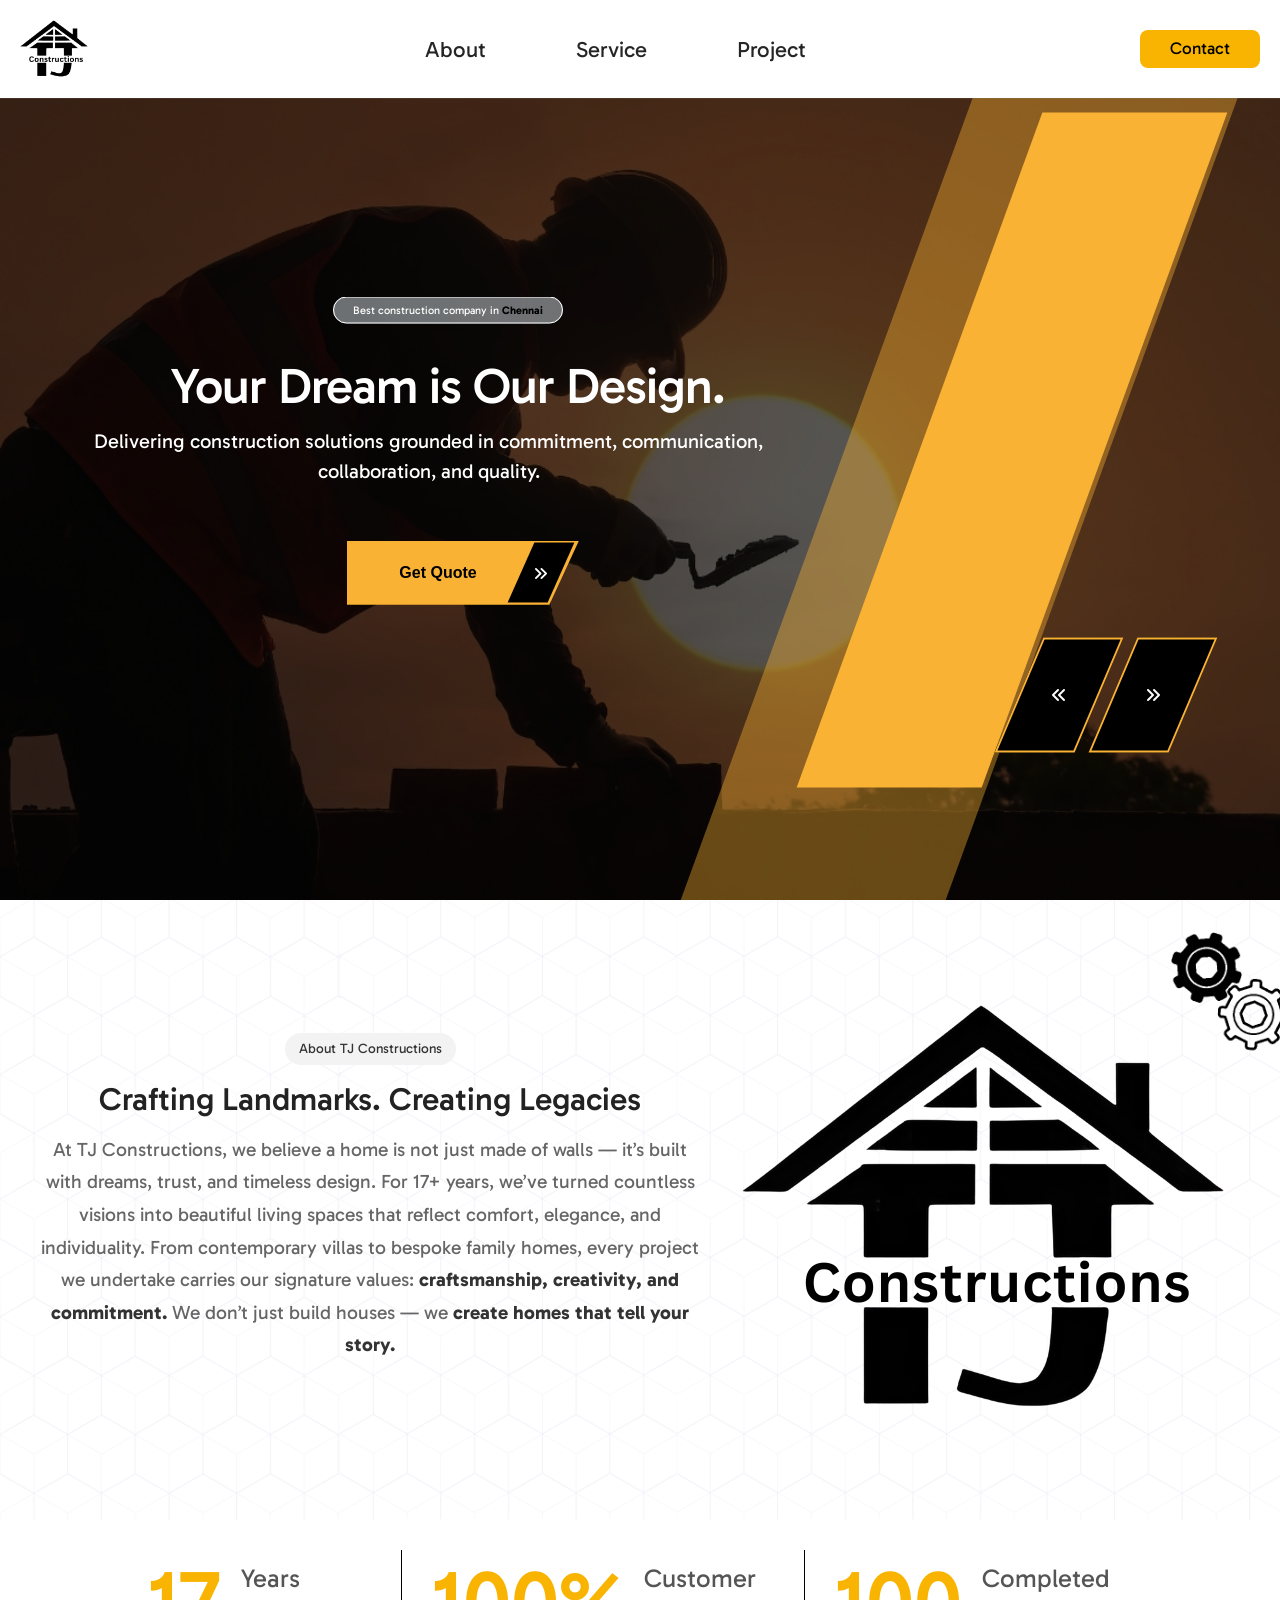
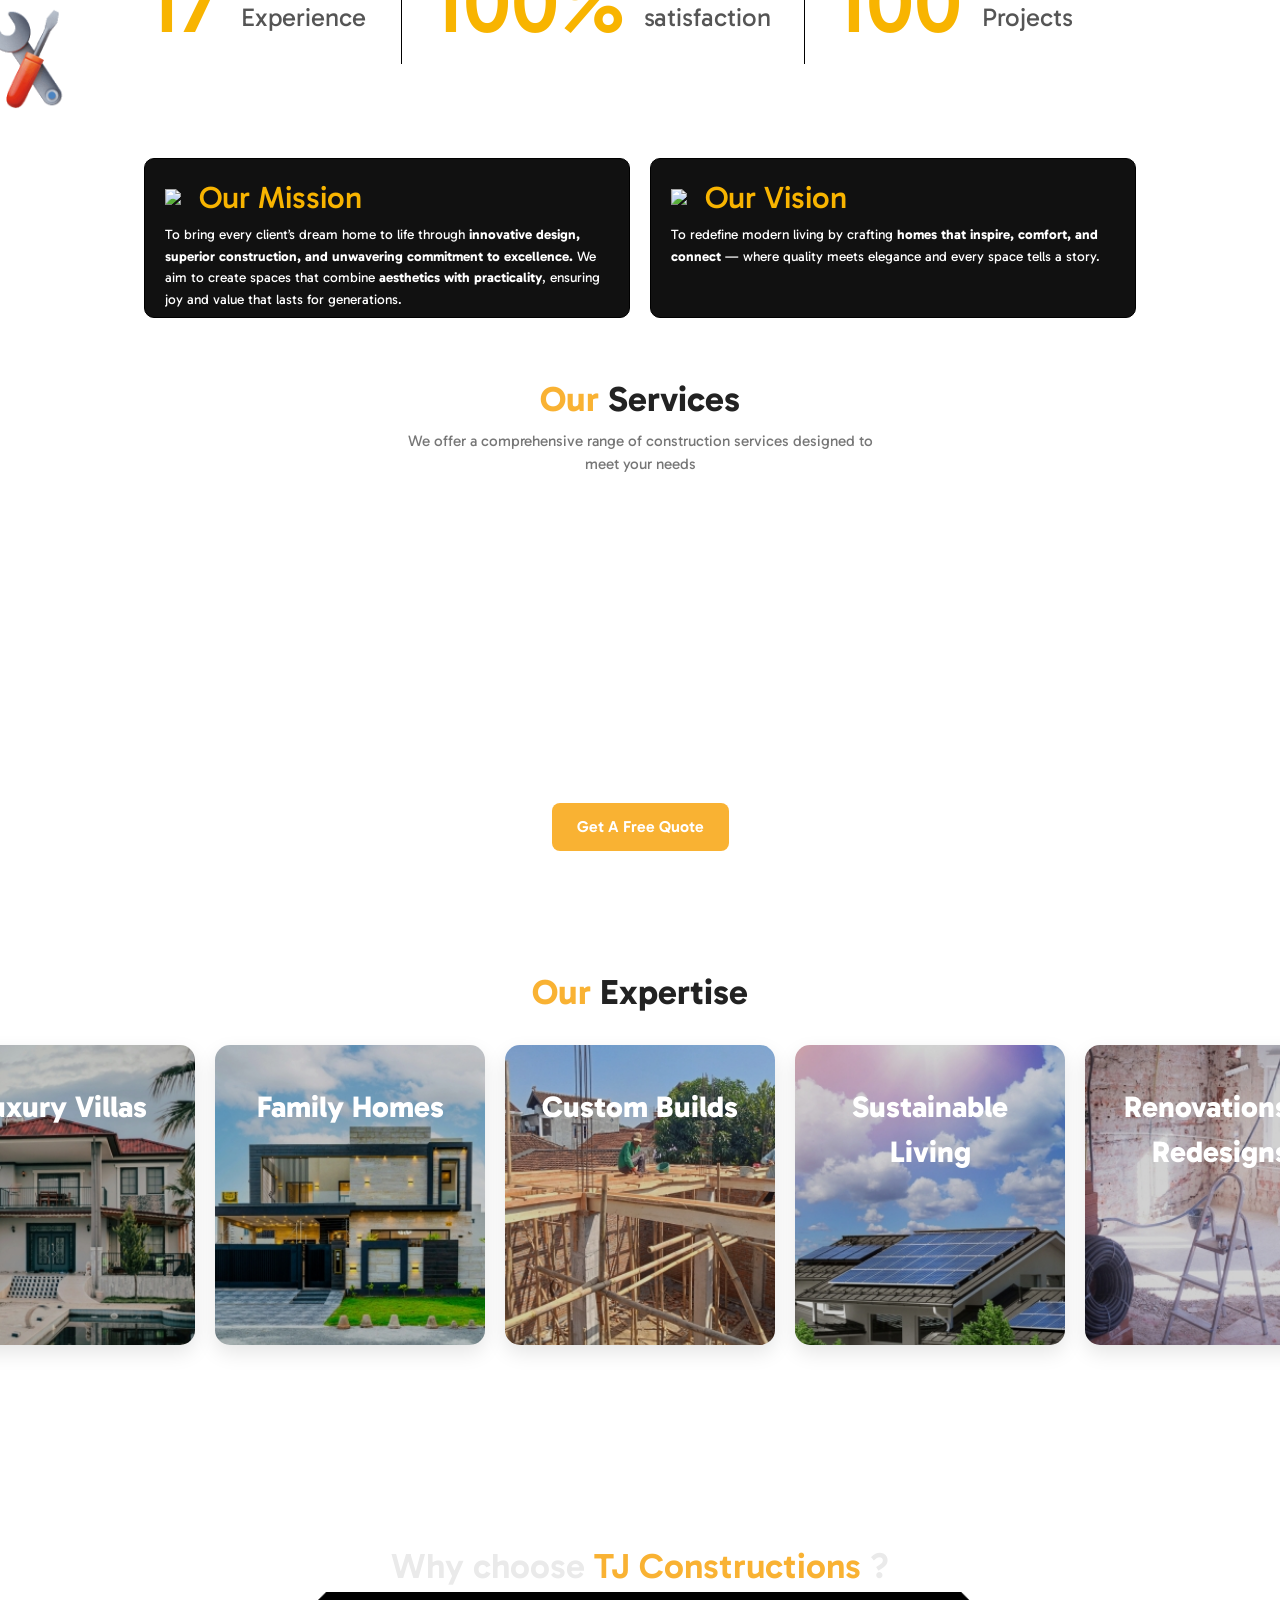
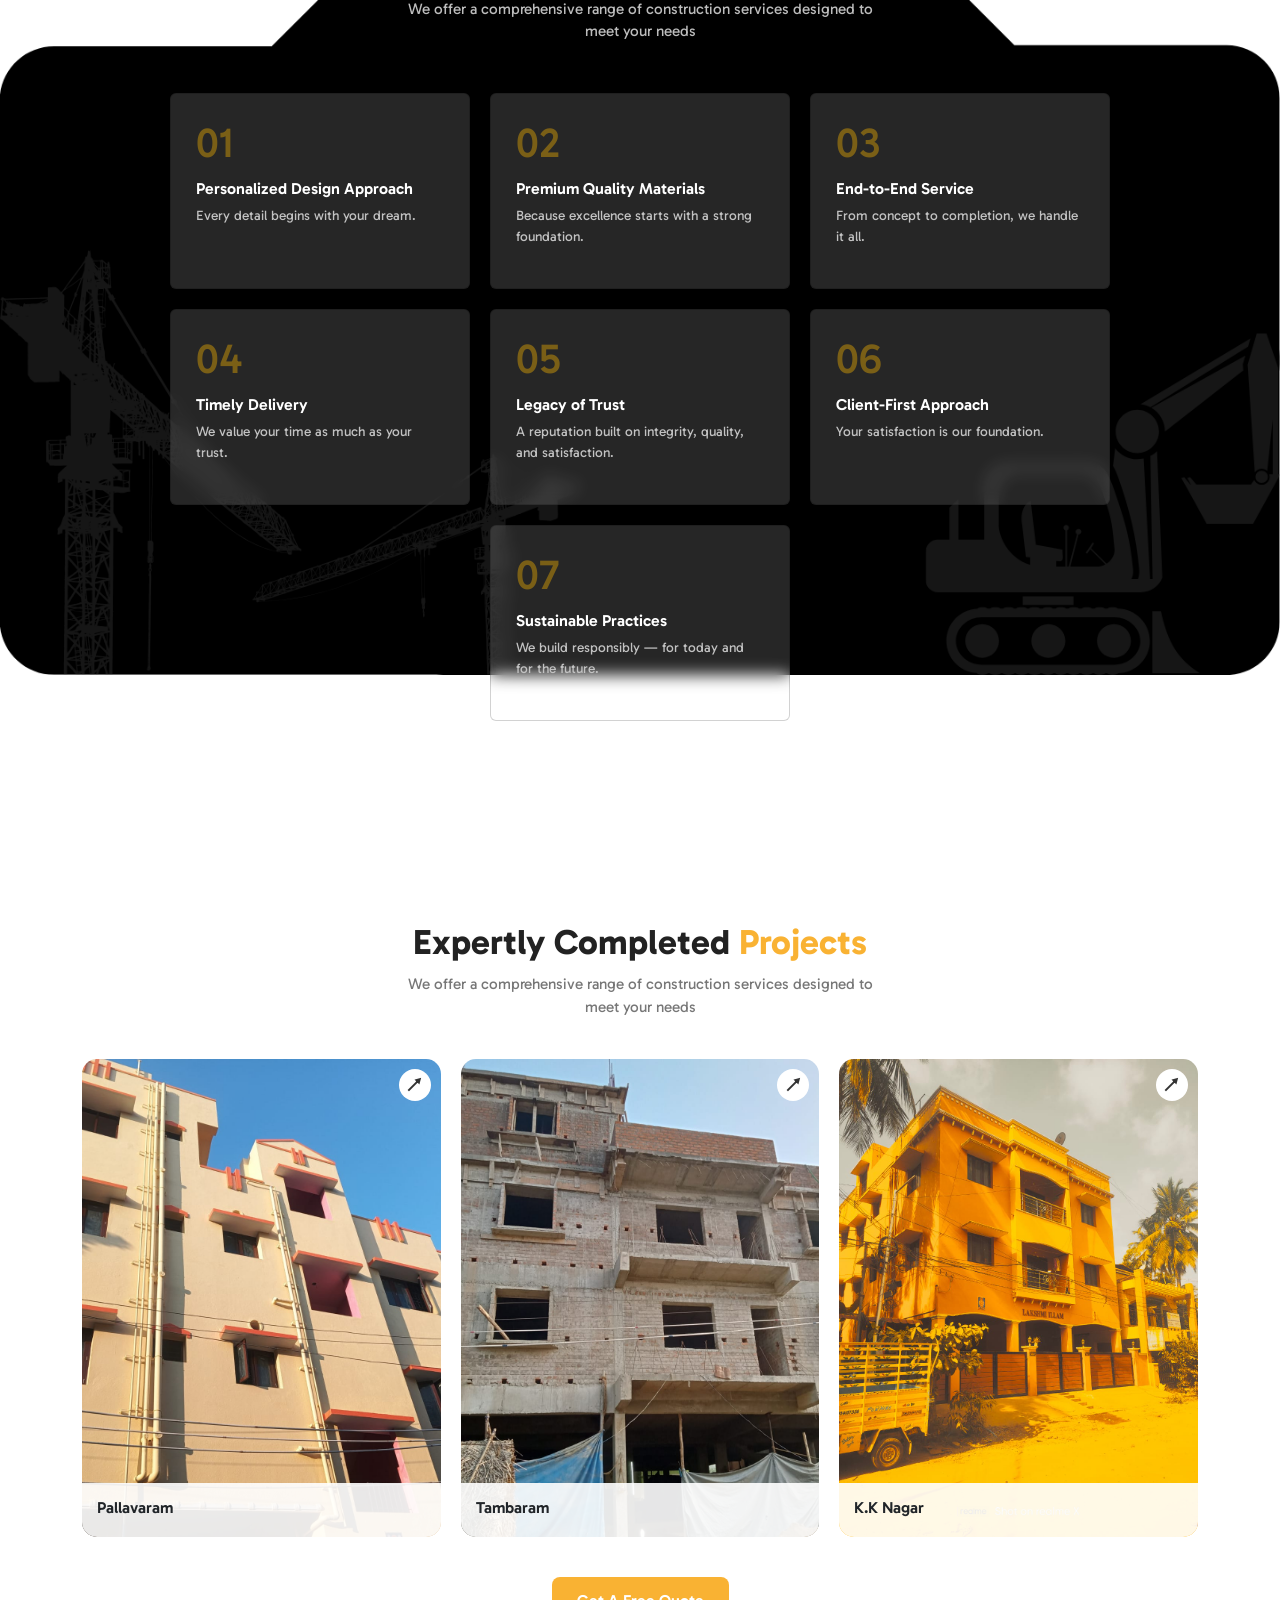
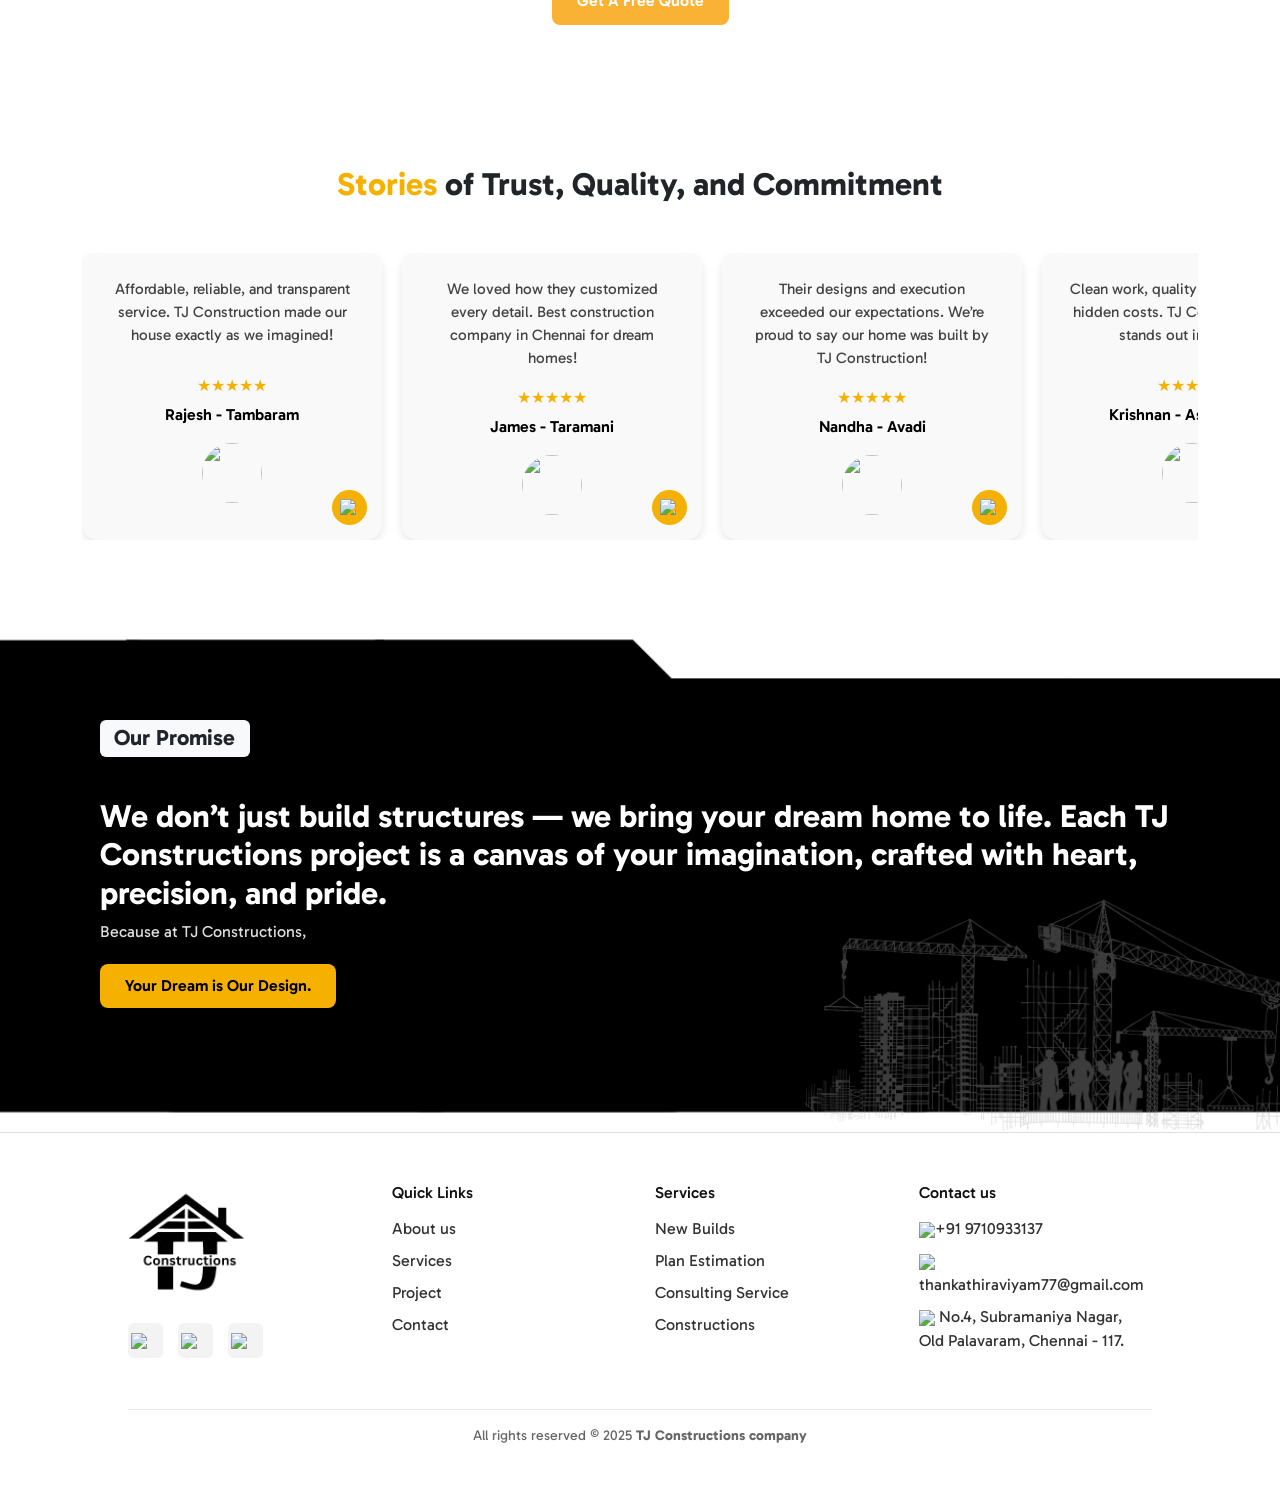
==== index.html @ e99a5098 "Update index.html" ====
<!DOCTYPE html>
<html lang="en">
<head>
    <meta charset="UTF-8">
    <meta name="viewport" content="width=device-width, initial-scale=1.0">
    <title>TJ Constructions</title>
    <!-- Local Stylesheet Linking -->
    <link rel="stylesheet" type="text/css" href="./Assets/style/index.css">
    <!-- google font cdn linking  -->
    <link rel="preconnect" href="https://fonts.googleapis.com">
    <link rel="preconnect" href="https://fonts.gstatic.com" crossorigin>
    <link href="https://fonts.googleapis.com/css2?family=Gabarito:wght@400..900&display=swap" rel="stylesheet">
    <!-- Bootstrap CDN Linking -->
    <link href="https://cdn.jsdelivr.net/npm/bootstrap@5.3.8/dist/css/bootstrap.min.css" rel="stylesheet" integrity="sha384-sRIl4kxILFvY47J16cr9ZwB07vP4J8+LH7qKQnuqkuIAvNWLzeN8tE5YBujZqJLB" crossorigin="anonymous">
    <!-- fav ico -->
    <link rel="apple-touch-icon" sizes="180x180" href="./Assets/Constructions.jpg">
    <link rel="icon" type="image/png" sizes="32x32" href="./Assets/Constructions.jpg">
    <link rel="icon" type="image/png" sizes="16x16" href="./Assets/Constructions.jpg">
    <link rel="manifest" href="site.webmanifest">
    <link href="https://unpkg.com/aos@2.3.1/dist/aos.css" rel="stylesheet">
    <!-- swiper js -->
<link rel="stylesheet" href="https://cdn.jsdelivr.net/npm/swiper@11/swiper-bundle.min.css">
  <link rel="stylesheet" href="https://cdnjs.cloudflare.com/ajax/libs/font-awesome/6.5.2/css/all.min.css">
  
  </head>
<body>
    <!-- header start -->
<nav class="navbar fixed-top mobile-navigation">
  <div class="container-fluid">
    <a class="navbar-brand" href="#"><img src="./Assets/Constructions.png" width="50px"></a>
    <button class="navbar-toggler" type="button" data-bs-toggle="offcanvas" data-bs-target="#offcanvasNavbar" aria-controls="offcanvasNavbar" aria-label="Toggle navigation">
      <span class="navbar-toggler-icon"></span>
    </button>
    <div class="offcanvas offcanvas-end" tabindex="-1" id="offcanvasNavbar" aria-labelledby="offcanvasNavbarLabel">
      <div class="offcanvas-header">
        <h5 class="offcanvas-title" id="offcanvasNavbarLabel">TJ Constructions</h5>
        <button type="button" class="btn-close" data-bs-dismiss="offcanvas" aria-label="Close"></button>
      </div>
      <div class="offcanvas-body">
        <ul class="navbar-nav justify-content-end flex-grow-1 pe-3">
          <li class="nav-item">
            <a class="nav-link active" aria-current="page" href="#">Home</a>
          </li>
          <li class="nav-item">
            <a class="nav-link" href="#about">About</a>
          </li>
          <li class="nav-item">
            <a class="nav-link" href="#service">Service</a>
          </li>
          <li class="nav-item">
            <a class="nav-link" href="#project">Project</a>
          </li>
          <li class="nav-item">
            <a class="nav-link" href="#contact">Contact</a>
          </li>
        </ul>
      </div>
    </div>
  </div>
</nav>

<!-- desktop navigation bar -->
<div class="desktop-navigation">
    <a href="#"><img src="./Assets/Constructions.png" width="70px"></a>
    <div class="subnav">
        <a href="#about">About</a>
        <a href="#service">Service</a>
        <a href="#project">Project</a>
    </div>
    <button class="con" onclick="window.location.href='#contact'">Contact</button>
</div>
    <!-- header end -->

    <!-- home section starts -->
     <!-- <section class="hero">
    <div class="hero-content">
      <p class="small-text">Best construction company in <strong>Chennai</strong></p>
      <h1>Your Dream is<br>Our <span class="typed" aria-live="polite">Design</span></h1>
      <p class="desc">
        Delivering construction solutions grounded in commitment, communication, collaboration, and quality.
      </p>

      <div class="btn-group">
        <a href="tel:+919710933137" class="btn primary">Free Quote</a>
        <a href="#service" class="btn secondary">Our Services</a>
      </div>
    </div>

    <div class="hero-image">
      <img src="./Assets/home.png" data-aos="fade-up" alt="Construction site" />
      <div class="rating">
        <p style="margin-bottom: 0;">⭐ Rating <strong>4.8</strong></p>
        <div class="avatars">
          <img src="https://img.icons8.com/?size=100&id=d7WxNEZSjR5O&format=png&color=000000" alt="User" />
          <img src="https://img.icons8.com/?size=100&id=d7WxNEZSjR5O&format=png&color=000000" alt="User" />
          <img src="https://img.icons8.com/?size=100&id=d7WxNEZSjR5O&format=png&color=000000" alt="User" />
        </div>
      </div>
    </div>
  </section> -->


  <!-- Second Home -->
   <section class="creative-parallax--slider" style="background: grey; min-height: 100vh;">
    <div class="creative-container">
        <div class="swiper swiper-container parallax-slider">
            <div class="swiper-wrapper">
                <!-- Slide 1 -->
                <div class="swiper-slide">
                    <div class="f-slider-layer">
                        <img src="./Assets/home5.jpg" alt="Builty Innovative &amp; Industrial Solutions" />
                        <div class="f-slider-one-data" style="text-align: center;">
                          <p class="small-text" style="font-size:11px; margin-bottom: 90px; padding: 6px 19px; background-color: rgba(240, 248, 255, 0.442); border: 1px solid white; border-radius: 25px; display: inline;">Best construction company in <strong>Chennai</strong></p>
                            <h1 style="text-align: center; margin-top: 30px;">Your Dream is Our Design.</h1>
                            <p>Delivering construction solutions grounded in commitment, communication, collaboration, and quality.</p>
                            <a class="slide-btn" href="">Get Quote<i class="fa-solid fa-angles-right"></i></a>
                        </div>
                    </div>
                </div>
                <!-- Slide 2 -->
                <div class="swiper-slide">
                    <div class="f-slider-layer">
                        <img src="./Assets/home3.jpg" alt="Create the Building You Want Here" />
                        <div class="f-slider-one-data">
                            <h1>From Blueprint to Reality</h1>
                            <p>End-to-end construction, renovation, and design services that bring your vision to life.</p>
                            <a class="slide-btn" href="">Get Quote<i class="fa-solid fa-angles-right"></i></a>
                        </div>
                    </div>
                </div>
                <!-- Slide 3 -->
                <div class="swiper-slide">
                    <div class="f-slider-layer">
                        <img src="./Assets/home2.jpg" alt="A Better Way To Build Your Dreams" />
                        <div class="f-slider-one-data">
                            <h1>A Better Way To Build Your Dreams</h1>
                            <p>Innovative designs, sustainable solutions, and construction excellence in every detail.</p>
                            <a class="slide-btn" href="">Get Quote<i class="fa-solid fa-angles-right"></i></a>
                        </div>
                    </div>
                </div>
            </div>
            <div class="swiper-nav">
                <button class="swiper-nav-prev" tabindex="0" aria-label="Previous slide"><i class="fa-solid fa-angles-left"></i></button>
                <button class="swiper-nav-next" tabindex="0" aria-label="Next slide"><i class="fa-solid fa-angles-right"></i></button>
            </div>
        </div>
    </div>
</section>


    <!-- about start -->
    <section class="about-section" id="about">
    <div class="about-container">

      <!-- Left Text Section -->
      <div class="about-left">
        <button class="about-btn" data-aos="fade-down">About TJ Constructions</button>
        <h2 data-aos="fade-up">Crafting Landmarks. Creating Legacies</h2>
        <p class="about-text" data-aos="fade-left">
          At TJ Constructions, we believe a home is not just made of walls — it’s built with dreams, trust, and timeless design.
For 17+ years, we’ve turned countless visions into beautiful living spaces that reflect comfort, elegance, and individuality.
From contemporary villas to bespoke family homes, every project we undertake carries our signature values: <strong>craftsmanship, creativity, and commitment.</strong>
We don’t just build houses — we <strong>create homes that tell your story.</strong>
        </p>
      </div>
      <div class="about-right">
        <img src="./Assets/Constructions.png">
      </div>
      <img src="./Assets/nut.gif" class="nut">
    </div>
  </section>

      <!-- <div class="abt-video"> -->

        <!-- <video src="./Assets/abt.mp4" muted loop autoplay> -->
      <!-- </div> -->

      <div class="stats" id="statsBox">
        <img src="./Assets/bold.gif" class="bolt">

    <div class="stat">
        <h2 id="exp">0</h2>
        <p>Years Experience</p>
    </div>
    <div class="stat" style="border-left: 1px solid black; padding-left: 30px;">
        <h2 id="succ">0%</h2>
        <p>Customer satisfaction</p>
    </div>
    <div class="stat" style="border-left: 1px solid black; padding-left: 30px;">
        <h2 id="proj">0</h2>
        <p>Completed Projects</p>
    </div>

</div>

      <div class="ours">
          <div class="mission" data-aos="fade-right">
          <!-- <h4 style="display: flex; align-items: center; gap: 4px;"><img src="https://img.icons8.com/?size=100&id=LZtGgAmh0n0e&format=png&color=000000" width="30px">Our Mission</h4> -->
          <h4 style="display: flex; align-items: center; gap: 4px;"><img src="https://img.icons8.com/?size=100&id=IN7yfpVTPRzI&format=png&color=ffffff" width="30px" style="opacity: 1;">Our Mission</h4>
          
          <p>
            To bring every client’s dream home to life through <strong>innovative design, superior construction, and unwavering commitment to excellence.</strong>
We aim to create spaces that combine <strong>aesthetics with practicality</strong>, ensuring joy and value that lasts for generations.
          </p>
        </div>

        <div class="vision" data-aos="fade-left">
          <!-- <h4 style="display: flex; align-items: center; gap: 4px;"><img src="https://img.icons8.com/?size=100&id=HNbq56FZXWmt&format=png&color=000000" width="30px">Our Vision</h4> -->
          <h4 style="display: flex; align-items: center; gap: 4px;"><img src="https://img.icons8.com/?size=100&id=vHtS0M2OcrhC&format=png&color=ffffff" width="30px" style="opacity: 1;">Our Vision</h4>
          <p>
            To redefine modern living by crafting <strong>homes that inspire, comfort, and connect</strong> — where quality meets elegance and every space tells a story.
          </p>
        </div>
      </div>

    <!-- service start -->
      <section class="services-section" id="service">
    <h2 class="section-title">
      <span>Our</span> Services
    </h2>
    <p class="section-subtitle">
      We offer a comprehensive range of construction services designed to meet your needs
    </p>

    <div class="scroll-wrapper">
      <div class="scroll-container">
        <!-- Card 1 -->
        <div class="service-card" data-aos="flip-left">
          <img src="./Assets/1.jpg" alt="New Builds" />
          <div class="card-info">Plan Estimation</div>
        </div>

        <!-- Card 2 -->
        <div class="service-card" data-aos="flip-left">
          <img src="./Assets/2.jpg" alt="Knockdown Rebuilds" />
          <div class="card-info">Construction of Residential</div>
        </div>

        <!-- Card 3 -->
        <div class="service-card" data-aos="flip-right">
          <img src="./Assets/3.jpg" alt="Custom Builds" />
          <div class="card-info">Consulting Service</div>
        </div>

        <!-- Card 4 -->
        <div class="service-card" data-aos="flip-right">
          <img src="./Assets/4.jpg" alt="Project Management" />
          <div class="card-info">Commercial & Industrial Plots</div>
        </div>

        <!-- Card 5 -->
        <div class="service-card" data-aos="flip-right">
          <img src="./Assets/redesign.jpg" alt="Project Management" />
          <div class="card-info">Renovations & Redesigns</div>
        </div>


      </div>
    </div>

    <div class="quote-btn-container">
      <a href="tel:+919710933137" class="quote-btn">Get A Free Quote</a>
    </div>
  </section>

      <!-- service start -->
      <section class="services-section" id="service">
    <h2 class="section-title">
      <span>Our</span> Expertise
    </h2><br>

    <div class="scroll-wrapper">
      <div class="scroll-container">
        <!-- Card 1 -->
        <div class="service-card ex1" data-aos="zoom-in">
          <!-- <img src="./Assets/1.jpg" alt="New Builds" /> -->
          <div class="expert">Luxury Villas</div>
          <p class="ex-p1">Crafted for those who seek sophistication, space, and exclusivity.</p>
        </div>

        <!-- Card 2 -->
        <div class="service-card ex2" data-aos="zoom-in">
          <!-- <img src="./Assets/2.jpg" alt="Knockdown Rebuilds" /> -->
          <div class="expert">Family Homes</div>
          <p class="ex-p2">Designed with heart, ensuring comfort, functionality, and elegance.</p>
        </div>

        <!-- Card 3 -->
        <div class="service-card ex3" data-aos="zoom-in">
          <!-- <img src="./Assets/3.jpg" alt="Custom Builds" /> -->
          <div class="expert">Custom Builds</div>
          <p class="ex-p3">From vision boards to final handover, every inch reflects your taste.</p>
        </div>

        <!-- Card 4 -->
        <div class="service-card ex4" data-aos="zoom-in">
          <!-- <img src="./Assets/4.jpg" alt="Project Management" /> -->
          <div class="expert">Sustainable Living</div>
          <p class="ex-p4">Smart, energy-efficient designs that care for the planet and your comfort.</p>
        </div>

        <!-- Card 5 -->
        <div class="service-card ex5" data-aos="zoom-in">
          <!-- <img src="./Assets/4.jpg" alt="Project Management" /> -->
          <div class="expert">Renovations & Redesigns</div>
           <p class="ex-p5">Breathing new life into the spaces you cherish.</p>
        </div>

      </div>
    </div>

  </section>


    <!-- Why Choose us -->
    <section class="why-choose">
    <div class="overlay">
      <h2>Why choose <span>TJ Constructions</span> ?</h2>
      <p class="subtitle">
        We offer a comprehensive range of construction services designed to meet your needs
      </p>

      <div class="cards">
        <div class="card" data-aos="zoom-out">
          <h3 class="number">01</h3>
          <h4>Personalized Design Approach </h4>
          <p>Every detail begins with your dream.</p>
        </div>

        <div class="card" data-aos="zoom-out">
          <h3 class="number">02</h3>
          <h4>Premium Quality Materials </h4>
          <p>Because excellence starts with a strong foundation.</p>
        </div>

        <div class="card" data-aos="zoom-out">
          <h3 class="number">03</h3>
          <h4>End-to-End Service</h4>
          <p>From concept to completion, we handle it all.</p>
        </div>

        <div class="card" data-aos="zoom-out">
          <h3 class="number">04</h3>
          <h4>Timely Delivery</h4>
          <p>We value your time as much as your trust.</p>
        </div>

                <div class="card" data-aos="zoom-out">
          <h3 class="number">05</h3>
          <h4>Legacy of Trust</h4>
          <p>A reputation built on integrity, quality, and satisfaction.</p>
        </div>

                <div class="card" data-aos="zoom-out">
          <h3 class="number">06</h3>
          <h4>Client-First Approach</h4>
          <p>Your satisfaction is our foundation.</p>
        </div>

                <div class="card" data-aos="zoom-out">
          <h3 class="number">07</h3>
          <h4>Sustainable Practices</h4>
          <p>We build responsibly — for today and for the future.</p>
        </div>
      </div>


    </div>
  </section>


    <!-- Worked Projects -->
    <section class="projects-section" id="project">
    <div class="container">
      <h2 class="section-title">
        Expertly Completed <span>Projects</span>
      </h2>
      <p class="section-subtitle">
        We offer a comprehensive range of construction services designed to meet your needs
      </p>

      <div class="projects-grid">
        <!-- Card 1 -->
        <div class="project-card" data-aos="zoom-out-right">
          <img src="./Assets/p1.jpeg" alt="Project 1" />
          <div class="project-info">
            <h3>Pallavaram</h3>
          </div>
          <div class="open-icon">↗</div>
        </div>

        <!-- Card 1 -->
        <div class="project-card" data-aos="zoom-out">
          <img src="./Assets/p2.jpeg" alt="Project 1" />
          <div class="project-info">
            <h3>Tambaram</h3>
          </div>
          <div class="open-icon">↗</div>
        </div>

        <!-- Card 1 -->
        <div class="project-card" data-aos="zoom-out-left">
          <img src="./Assets/p3.jpeg" alt="Project 1" />
          <div class="project-info">
            <h3>K.K Nagar</h3>
          </div>
          <div class="open-icon">↗</div>
        </div>        

      </div>

      <div class="quote-btn-container">
        <a href="tel:+919710933137" class="quote-btn">Get A Free Quote</a>
      </div>
    </div>
  </section>

    <!-- testimonial start -->
     <section class="testimonial-section container">
  <h2><span>Stories</span> of Trust, Quality, and Commitment</h2>

  <div class="slider">
    <div class="slide-track">
      
      <!-- Repeat cards (at least double for smooth scroll loop) -->
      <div class="testimonial-card position-relative">
        <p>Affordable, reliable, and transparent service.
TJ Construction made our house exactly as we imagined!</p>
        <div class="stars">★★★★★</div>
        <div class="author">Rajesh - Tambaram</div>
        <img src="https://img.icons8.com/?size=100&id=d7WxNEZSjR5O&format=png&color=000000" class="testimonial-img mt-3" alt="">
        <div class="play-btn"><img src="https://img.icons8.com/?size=100&id=jsQadwqj7AbO&format=png&color=000000" width="20px"></div>
      </div>

      <div class="testimonial-card position-relative">
        <p>We loved how they customized every detail.
Best construction company in Chennai for dream homes!</p>
        <div class="stars">★★★★★</div>
        <div class="author">James - Taramani</div>
        <img src="https://img.icons8.com/?size=100&id=d7WxNEZSjR5O&format=png&color=000000" class="testimonial-img mt-3" alt="">
        <div class="play-btn"><img src="https://img.icons8.com/?size=100&id=jsQadwqj7AbO&format=png&color=000000" width="20px"></div>
      </div>

      <div class="testimonial-card position-relative">
        <p>Their designs and execution exceeded our expectations.
We’re proud to say our home was built by TJ Construction!</p>
        <div class="stars">★★★★★</div>
        <div class="author">Nandha - Avadi</div>
        <img src="https://img.icons8.com/?size=100&id=d7WxNEZSjR5O&format=png&color=000000" class="testimonial-img mt-3" alt="">
        <div class="play-btn"><img src="https://img.icons8.com/?size=100&id=jsQadwqj7AbO&format=png&color=000000" width="20px"></div>
      </div>

      <div class="testimonial-card position-relative">
        <p>Clean work, quality materials, and no hidden costs.
TJ Construction really stands out in Chennai!</p>
        <div class="stars">★★★★★</div>
        <div class="author">Krishnan - Ashok Nagar</div>
        <img src="https://img.icons8.com/?size=100&id=d7WxNEZSjR5O&format=png&color=000000" class="testimonial-img mt-3" alt="">
        <div class="play-btn"><img src="https://img.icons8.com/?size=100&id=jsQadwqj7AbO&format=png&color=000000" width="20px"></div>
      </div>

      <div class="testimonial-card position-relative">
        <p>Site visit panrapo daily update kuduthanga.
Construction process full clear ah explain pannanga! Thanks TJ Construction</p>
        <div class="stars">★★★★★</div>
        <div class="author">Victoria - Pallavaram</div>
        <img src="https://img.icons8.com/?size=100&id=d7WxNEZSjR5O&format=png&color=000000" class="testimonial-img mt-3" alt="">
        <div class="play-btn"><img src="https://img.icons8.com/?size=100&id=jsQadwqj7AbO&format=png&color=000000" width="20px"></div>
      </div>

      <!-- Duplicate for infinite effect -->
      <div class="testimonial-card position-relative">
        <p>Super ah work pannanga TJ Construction team.
En dream home reality aagiduchu – thanks a lot!</p>
        <div class="stars">★★★★★</div>
        <div class="author">Annamalai - K.K Nagar</div>
        <img src="https://img.icons8.com/?size=100&id=d7WxNEZSjR5O&format=png&color=000000" class="testimonial-img mt-3" alt="">
        <div class="play-btn"><img src="https://img.icons8.com/?size=100&id=jsQadwqj7AbO&format=png&color=000000" width="20px"></div>
      </div>

      <div class="testimonial-card position-relative">
        <p>TJ Construction built our dream home perfectly on time.
Their quality and professionalism are truly impressive!</p>
        <div class="stars">★★★★★</div>
        <div class="author">Aship - T.Nagar</div>
        <img src="https://img.icons8.com/?size=100&id=d7WxNEZSjR5O&format=png&color=000000" class="testimonial-img mt-3" alt="">
        <div class="play-btn"><img src="https://img.icons8.com/?size=100&id=jsQadwqj7AbO&format=png&color=000000" width="20px"></div>
      </div>

    </div>
  </div>
</section>

    <!-- faq start -->
     <section class="faq-section rounded-4">
  <div class="row faq-content align-items-center">
    <div class="col-lg-12 mb-4">
      <div class="faq-title">
        <span class="badge bg-light text-dark mb-2" style="font-size:22px; margin-bottom:40px !important;">Our Promise</span>
        <h2>We don’t just build structures —
we bring your dream home to life.
Each TJ Constructions project is a canvas of your imagination,
crafted with heart, precision, and pride.
</h2>
<p>Because at TJ Constructions,</p>
        <button class="btn-yellow mt-1" onclick="window.location.href='tel:+919710933137'">Your Dream is Our Design.</button>
      </div>
    </div>
  </div>
</section>

    <!-- footer start -->
    <footer id="contact">
  <div class="footer-container">

    <div class="footer-section">
      <div class="footer-logo"><img src="./Assets/Constructions.png" width="120px"></div>
      <div class="social-icons">
        <a href="https://wa.me/+919710933137"><img src="https://img.icons8.com/?size=100&id=mUZNnRQfuU6L&format=png&color=000000" width="30px"></a>
        <a href="mailto:thankathiraviyam77@gmail.com"><img src="https://img.icons8.com/?size=100&id=63&format=png&color=000000" width="30px"></a>
        <a href="tel:+919710933137"><img src="https://img.icons8.com/?size=100&id=FWYMZlD4gLUg&format=png&color=000000" width="30px"></a>
      </div>
    </div>

    <div class="footer-section">
      <h4>Quick Links</h4>
      <ul>
        <li><a href="#about">About us</a></li>
        <li><a href="#service">Services</a></li>
        <li><a href="#project">Project</a></li>
        <li><a href="#contact">Contact</a></li>
      </ul>
    </div>

    <div class="footer-section">
      <h4>Services</h4>
      <ul>
        <li><a href="#">New Builds</a></li>
        <li><a href="#">Plan Estimation</a></li>
        <li><a href="#">Consulting Service</a></li>
        <li><a href="#">Constructions</a></li>
      </ul>
    </div>

    <div class="footer-section">
      <h4>Contact us</h4>
      <ul>
        <li><a href="tel:+919710933137"><img src="https://img.icons8.com/?size=100&id=85059&format=png&color=000000" width="20px">+91 9710933137</a></li>
        <li><a href="mailto:thankathiraviyam77@gmail.com"><img src="https://img.icons8.com/?size=100&id=hf35HOxizD5q&format=png&color=000000" width="20px"> thankathiraviyam77@gmail.com</a></li>
        <li><img src="https://img.icons8.com/?size=100&id=l1hqS5ECiDBm&format=png&color=000000" width="20px"> No.4, Subramaniya Nagar,<br>Old Palavaram, Chennai - 117.</li>
      </ul>
    </div>
  </div>

  <div class="footer-bottom">
    All rights reserved © 2025 <strong>TJ Constructions company</strong>
  </div>
</footer>
    <!-- footer end -->
</body>
    <!-- script cdn bootstrap linking -->
    <script src="https://cdn.jsdelivr.net/npm/bootstrap@5.3.8/dist/js/bootstrap.bundle.min.js" integrity="sha384-FKyoEForCGlyvwx9Hj09JcYn3nv7wiPVlz7YYwJrWVcXK/BmnVDxM+D2scQbITxI" crossorigin="anonymous"></script>
  <script>
document.addEventListener("DOMContentLoaded", function () {
  const navLinks = document.querySelectorAll(".offcanvas a.nav-link");
  const offcanvas = document.querySelector(".offcanvas");

  navLinks.forEach(link => {
    link.addEventListener("click", () => {
      const offcanvasInstance = bootstrap.Offcanvas.getInstance(offcanvas);
      offcanvasInstance.hide(); // close the menu when any link is clicked
    });
  });
});
</script>

<script>
/*
  Simple type-and-delete loop.
  - words: array of words to cycle
  - typeSpeed: ms per character typing
  - deleteSpeed: ms per character deleting
  - pauseAfterType: pause when word fully typed
  - pauseAfterDelete: short pause after deleting
*/
(function(){
  const el = document.querySelector('.typed');
  if(!el) return;

  const words = ['Design', 'Creation', 'Passion'];
  const typeSpeed = 280;     // ms per character (typing)
  const deleteSpeed = 45;   // ms per character (deleting)
  const pauseAfterType = 2200; // ms hold when fully typed
  const pauseAfterDelete = 300; // ms hold after delete

  // If user prefers reduced motion, just show first word and exit
  const reduced = window.matchMedia && window.matchMedia('(prefers-reduced-motion: reduce)').matches;
  if(reduced){
    el.textContent = words[0];
    return;
  }

  let wordIndex = 0;
  let charIndex = 0;
  let deleting = false;

  function tick(){
    const current = words[wordIndex];
    if(!deleting){
      // typing
      charIndex++;
      el.textContent = current.slice(0, charIndex);
      el.classList.add('fade-in');
      if(charIndex >= current.length){
        // finished typing
        setTimeout(()=> { deleting = true; tick(); }, pauseAfterType);
        return;
      }
      setTimeout(tick, typeSpeed);
    } else {
      // deleting
      charIndex--;
      el.textContent = current.slice(0, charIndex);
      if(charIndex <= 0){
        // move to next word
        deleting = false;
        wordIndex = (wordIndex + 1) % words.length;
        setTimeout(tick, pauseAfterDelete);
        return;
      }
      setTimeout(tick, deleteSpeed);
    }
  }

  // small optimization: ensure fade-in class removed after animation
  el.addEventListener('animationend', ()=> el.classList.remove('fade-in'));

  // start with the first word typed out (or start typing from 0 — here we'll start from 0)
  el.textContent = '';
  tick();
})();
</script>

<script src="https://unpkg.com/aos@2.3.1/dist/aos.js"></script>
<script>
  AOS.init();
</script>

<script>
    const stats = [
        { id: "exp", end: 17, suffix: "" },
        { id: "proj", end: 100, suffix: "" },
        { id: "succ", end: 100, suffix: "%" }
    ];

    let animated = false;

    function animateCount() {
        if (animated) return;
        animated = true;

        stats.forEach(stat => {
            let count = 0;
            const element = document.getElementById(stat.id);
            const speed = Math.ceil(stat.end / 60);

            const interval = setInterval(() => {
                count += speed;
                if (count >= stat.end) {
                    count = stat.end;
                    clearInterval(interval);
                }
                element.textContent = count + stat.suffix;
            }, 30);
        });
    }

    window.addEventListener('scroll', () => {
        const box = document.getElementById('statsBox');
        const rect = box.getBoundingClientRect();
        if (rect.top < window.innerHeight - 100) {
            animateCount();
        }
    });
</script>
  <script src="https://code.jquery.com/jquery-3.6.0.min.js"></script>
  <script src="https://cdn.jsdelivr.net/npm/swiper@11/swiper-bundle.min.js"></script>


<!-- sceonf home js -->
 <script>
 $(document).ready(function() {
    var swiper = new Swiper(".parallax-slider", {
        speed: 1000,
        parallax: true,
        loop: true,
        autoplay: {
            delay: 5000, // Adjust autoplay delay as needed
            disableOnInteraction: false
        },
        grabCursor: true,
        effect: "creative",
      creativeEffect: {
        prev: {
          shadow: true,
          translate: ["-120%", 0, -500],
        },
        next: {
          shadow: true,
          translate: ["120%", 0, -500],
        },
      },
        pagination: {
            el: ".swiper-pagination",
            clickable: true
        },
        navigation: {
            nextEl: ".swiper-nav-next",
            prevEl: ".swiper-nav-prev"
        },
    });
});
</script>

</html>
---- Assets/style/index.css ----
*{
    padding: 0;
    margin: 0;
    box-sizing: border-box;
}

body{
    font-family:"Gabarito", sans-serif !important;
}

/* variable and values */

:root{
    --main-color:#F8B400;
    --next-color:#1E1E1E;
    --third-color:#234182;
    --black:#252525;
    --head:26px;
    --sub-head:22px;
    --text:18px;
}

/* Mobile navigation Bar */
.mobile-navigation{
    display: none !important;
}

@media screen and (min-width:320px) and (max-width:768px){
    .mobile-navigation{
        display: unset !important;
        /* box-shadow: 0px 2px 5px gray; */
        background-color: #fff;
        border-bottom: 1px solid gainsboro;
    }
    .navbar-toggler{
        box-shadow:none !important;
        border:none !important;
    }
    .desktop-navigation{
        display: none !important;
    }

    .nut{
      width: 65px !important;
    }
    .bolt{
      bottom: unset;
      top: -90px !important;
      width: 90px !important;
      left: -30px !important;
    }
}

/* desktop navigation Bar */
.desktop-navigation{
    display: flex;
    justify-content: space-between;
    align-items: center;
    padding: 14px 20px;
    background-color: #fff;
    box-shadow: 0px 0px 1px gray;
    position: fixed;
    top: 0;
    z-index: 9999;
    width: 100%;
}

.subnav{
    display: flex;
    gap: 90px;
}

.subnav a{
    text-decoration: none;
    color: var(--black);
    font-size: var(--sub-head);
}


/* hoem section */

.hero {
  overflow: hidden;
  position: relative;
  margin-top: 6rem;
  display: flex;
  align-items: start;
  justify-content: space-between;
  flex-wrap: wrap;
  padding: 80px 8%;
  background: #fff;
  background-image: url("../bg5.png");
  background-position: bottom;
  background-repeat: no-repeat;
  background-size: cover;
}

/* Left text section */
.hero-content {
  flex: 1;
  min-width: 320px;
  z-index: 2;
}

.small-text {
  font-size: 0.95rem;
  color: #666;
  /* margin-bottom: 10px; */
  margin-bottom: none !important;
}

.small-text strong {
  color: #000;
}

.hero-content h1 {
  font-size: 5.5rem;
  font-weight: 700;
  color: #111;
  line-height: 1.2;
  margin-bottom: 20px;
}

.hero-content h1 span {
  color: #f8b400;
}

.desc {
  color: #555;
  font-size: 1rem;
  line-height: 1.6;
  margin-bottom: 30px;
  max-width: 450px;
}

/* Buttons */
.btn-group {
  display: flex;
  gap: 15px;
}

.btn {
  text-decoration: none;
  font-weight: 500;
  padding: 12px 24px;
  border-radius: 8px;
  transition: all 0.3s ease;
}

.btn.primary {
  background: #f8b400;
  color: #fff;
  border-radius: 8px !important;
}

.btn.primary:hover {
  background: #e2a100;
}

.btn.secondary {
  background: #f3f3f3;
  color: #333;
  border-radius: 8px !important;
}

.btn.secondary:hover {
  background: #e9e9e9;
}

/* Right Image section */
.hero-image {
  flex: 1;
  min-width: 320px;
  position: relative;
  text-align: right;
}

.hero-image img {
  width: 100%;
  max-width: 600px;
  border-radius: 20px;
  clip-path: path('M 0 0 Q 50 20 100 0 Q 150 -20 200 0 Q 250 20 300 0 Q 350 -20 400 0 Q 450 20 500 0 L 500 400 L 0 400 Z');
  /* fallback if clip-path not supported */
  -webkit-clip-path: polygon(0 0, 100% 0, 100% 95%, 0 95%);
  object-fit: cover;
}

/* Rating overlay */
.rating {
  position: absolute;
  bottom: 15px;
  left: 30px;
  background: rgba(255, 255, 255, 0.9);
  backdrop-filter: blur(6px);
  border-radius: 15px;
  padding: 8px 15px;
  display: flex;
  align-items: center;
  gap: 12px;
  box-shadow: 0 5px 15px rgba(0,0,0,0.1);
}

.rating p {
  font-size: 0.9rem;
  color: #333;
}

.rating strong {
  color: #f8b400;
}

.avatars {
  display: flex;
}

.avatars img {
  width: 30px;
  height: 30px;
  border-radius: 50%;
  object-fit: cover;
  border: 2px solid #fff;
  margin-left: -8px;
}

.con{
  padding: 6px 30px;
  font-size: 17px;
  background-color: var(--main-color);
  border: none;
  border-radius: 8px;
}

/* Responsive */
@media (max-width: 992px) {
  .hero {
    flex-direction: column;
    text-align: center;
    margin-top: 3rem;
  }

  .hero-content h1 {
    font-size: 2.5rem;
  }

  .desc {
    margin: 0 auto 30px;
  }

  .btn-group {
    justify-content: center;
  }

  .hero-image {
    margin-top: 40px;
    text-align: center;
  }

  .hero-image img {
    max-width: 100%;
    clip-path: none;
    border-radius: 30px;
  }

  .rating {
    position: static;
    justify-content: center;
    /* margin-top: 15px; */
  }
}

@media (max-width: 480px) {
  .hero-content h1 {
    font-size: 3rem;
  }

  .btn {
    padding: 10px 18px;
    font-size: 0.9rem;
  }
}

/* about start */
/* Section Layout */
.about-section {
  padding: 60px 20px;
  background-image: url("../bg\ 1.png");
  background-position: bottom;
  background-repeat: no-repeat;
  background-size: cover; 
  overflow: hidden;
  position: relative;

}

.about-container {
  text-align: center;
  display: flex;
  gap: 40px;
  align-items: center;
  max-width: 1200px;
  margin: 0 auto;
}

.nut{
  width: 120px;
  position: absolute;
  top: 20px;
  right: -10px;
}

/* Left Side */
.about-left {
  text-align:center;
}

.about-btn {
  background: #f3f3f3;
  border: none;
  color: #333;
  font-size: 0.85rem;
  padding: 6px 14px;
  border-radius: 20px;
  cursor: default;
  margin-bottom: 15px;
}

.abt-video{
  width: 100%;
  display: flex;
  justify-content: center;
  align-items: center;
}

.abt-video video{
  width: 80%;
  border-radius: 13px;
  box-shadow: 2px 2px 7px gray;
}

.ours{
  width: 100%;
  display: flex;
  justify-content:center;
  gap: 20px;
  align-items: center;
  margin-top: 4rem;
  overflow: hidden;
}

.stats{
  position: relative;
}
.bolt{
  position: absolute;
  left: -30px;
  bottom:-40px;
  width: 120px;
}

.mission{
  width: 400px;
  border-radius: 10px;
  border: 1px solid #000;
  padding: 20px;
  flex-basis: 38%;
  /* background-image: url('../mission.png'); */
  background-color:#111;
  background-repeat: no-repeat;
  background-size: cover;
  background-position: bottom;
}

.vision{
  width: 400px;
  border-radius: 10px;
  border: 1px solid #000;
  padding: 20px;
  height: 184px;
  flex-basis: 38%;
  /* background-image: url('../vision.png'); */
  background-color: #111;
  background-repeat: no-repeat;
  background-size: cover;
  background-position: bottom;
}

@media screen and (min-width:320px) and (max-width:768px){
  .about-text{
    font-size: 0.97rem !important;
  }
  .ours{
    flex-direction: column;
  }
  .vision{
    height: unset;
  }
}

.about-left h2 {
  font-size: 2rem;
  margin-bottom: 15px;
  color: #222;
}

.about-text {
  font-size: 1.2rem;
  color: #666;
  line-height: 1.7;
  margin-bottom: 25px;
}

.about-text strong {
  color: #333;
}

/* Founder Section */
.founder {
  display: flex;
  align-items: center;
  gap: 12px;
}

.founder-img {
  width: 45px;
  height: 45px;
  border-radius: 50%;
  object-fit: cover;
}

.founder h4 {
  font-size: 0.95rem;
  margin-bottom: 3px;
}

.founder p {
  font-size: 0.8rem;
  color: #777;
}

.signature {
  height: 28px;
  margin-left: auto;
}

/* Center Image */
.about-center img {
  width: 100%;
  border-radius: 20px;
  object-fit: cover;
  box-shadow: 0 10px 25px rgba(0, 0, 0, 0.1);
}

    @keyframes pulse {
      0%, 100% { transform: scale(1); }
      50% { transform: scale(1.05); }
    }
        @keyframes floatLogo {
      0%, 100% { transform: translateY(0); }
      50% { transform: translateY(-15px); }
    }

/* Right Section */
.about-right {
  display: flex;
  flex-direction: column;
  gap: 25px;
  align-items: flex-start;
  position: relative;
  /* animation: pulse 3s infinite; */
  animation: floatLogo 4s ease-in-out infinite;
}

/* Circular Logo */
.circle-logo {
  position: absolute;
  top: -30px;
  right: 0;
  text-align: center;
}

.circle-text {
  position: absolute;
  width: 120px;
  height: 120px;
  border-radius: 50%;
  text-align: center;
  font-size: 0.7rem;
  color: #aaa;
  animation: spin 10s linear infinite;
}

.circle-inner {
  position: absolute;
  top: 50%;
  left: 50%;
  transform: translate(-50%, -50%);
  font-weight: 500;
  font-size: 0.9rem;
  border: 1px solid rgba(128, 128, 128, 0.292);
  padding: 10px;
  border-radius: 50%;
  color: #bbb;
}

@keyframes spin {
  from { transform: rotate(0deg); }
  to { transform: rotate(360deg); }
}

/* Mission & Vision */
.mission h4,
.vision h4 {
  font-size: 1.94rem;
  color: var(--main-color);
  margin-bottom: 8px;
}

.mission p,
.vision p {
  font-size: 0.85rem;
  color: #fff;
  line-height: 1.6;
  padding-bottom: 15px;
}

.vision, .mission{
  height: 160px;
}

/* Responsive Design */
@media (max-width: 992px) {
  .about-container {
    gap: 30px;
  }

  .about-right {
    order: 3;
  }

  .circle-logo {
    display: none;
  }
}

@media (max-width: 768px) {
  .about-container {
    flex-direction: column;
    text-align: center;
    gap: 10px;
  }

  .about-right img{
    width: 80%;
  }

  .about-left, .about-right {
    align-items: center;
    text-align: center;
  }

  .founder {
    justify-content: center;
  }

  .about-center img {
    width: 90%;
    margin: 0 auto;
  }
}


/* service starts */
.services-section {
  padding: 60px 20px;
  text-align: center;
  overflow: hidden;
}

.section-title {
  font-size: 2.2rem;
  font-weight: 700;
  color: #222;
}

.section-title span {
  color: #F9B233;
}

.section-subtitle {
  color: #777;
  font-size: 0.95rem;
  margin: 10px auto 40px;
  max-width: 500px;
}

/* SCROLLING CONTAINER */
.scroll-wrapper {
  /* overflow: scroll; */
  position: relative;
}

.scroll-container {
  display: flex;
  justify-content: center;
  gap: 20px;
  animation: scrll 25s forwards linear infinite;
  width: 100%;
}

/* Stop scrolling on hover */
.scroll-container:hover {
  animation-play-state: paused;
}

/* CARD DESIGN */
.service-card {
  min-width: 270px;
  max-width: 270px;
  border-radius: 15px;
  overflow: hidden;
  background: #fff;
  flex-shrink: 0;
  box-shadow: 0 8px 20px rgba(0, 0, 0, 0.1);
  transition: transform 0.3s ease;
}


.service-card img {
  width: 100%;
  height: 200px;
  object-fit: cover;
  display: block;
  transition: transform 0.4s ease;
}

.service-card:hover img {
  transform: scale(1.05);
}

.card-info {
  background: #fff;
  text-align: center;
  padding: 12px;
  font-weight: 600;
  border-top: 1px solid #f2f2f2;
  font-size: 0.95rem;
}

.card:hover{
  /* border: 1px solid white; */
  box-shadow: 0px 0px 9px whitesmoke;
  padding: 25px;
}

/* QUOTE BUTTON */
.quote-btn-container {
  margin-top: 40px;
}

.quote-btn {
  display: inline-block;
  background: #F9B233;
  color: #fff;
  text-decoration: none;
  padding: 12px 25px;
  border-radius: 8px;
  font-weight: 600;
  transition: background 0.3s ease;
}

.quote-btn:hover {
  background: #e49e1e;
}

/* KEYFRAMES for smooth horizontal scrolling */
@keyframes scroll {
  0% {
    transform: translateX(0);
  }
  100% {
    transform: translateX(-50%);
  }
}

/* RESPONSIVE DESIGN */
@media (max-width: 1024px) {
  .service-card {
    min-width: 240px;
  }
}

@media (max-width: 768px) {
  .section-title {
    font-size: 1.8rem;
  }
  .scroll-container {
    animation-duration: 30s;
    justify-content: start;
  }
}

@media (max-width: 600px) {
  .scroll-container {
    display: flex;
    overflow-x: auto;
    scroll-snap-type: x mandatory;
    animation: none;
  }

  .service-card {
    flex: 0 0 80%;
    scroll-snap-align: center;
  }

  .service-card img {
    height: 180px;
  }

  .quote-btn {
    padding: 10px 20px;
  }
}

.expert{
  font-size: 30px;
  font-weight: 800;
  margin-top: 20px;
  color: white;
  text-align: center;
}



/* ex4 */
.ex1{
  width:260px; height: 300px; background-image:url('../villa.jpg'); padding: 20px; background-position: center; background-size: cover;
}

.ex1:hover{
  color: white;
  background-image: url('../villa1.jpg');
  background-color: #000;
  padding: 20px;
}


.ex-p1{
  display: none;
}

.ex1:hover > .ex-p1{
  display: unset !important;
  margin-top: 20px;
}

/* ex2 */
.ex2{
  width:260px; height: 300px; background-image:url('../home.jpg'); padding: 20px; background-position: center; background-size: cover;
}

.ex2:hover{
  color: white;
  background-image: url('../home1.jpg');
  background-color: #000;
  padding: 20px;
}


.ex-p2{
  display: none;
}

.ex2:hover > .ex-p2{
  display: unset !important;
  margin-top: 20px;
}

/* ex3 */
.ex3{
  width:260px; height: 300px; background-image:url('../custom.jpg'); padding: 20px; background-position: center; background-size: cover;
}

.ex3:hover{
  color: white;
  background-image: url('../cus1.jpg');
  background-color: #000;
  padding: 20px;
}


.ex-p3{
  display: none;
}

.ex3:hover > .ex-p3{
  display: unset !important;
  margin-top: 20px;
}

/* ex2 */
.ex4{
  width:260px; height: 300px; background-image:url('../sus.jpg'); padding: 20px; background-position: center; background-size: cover;
}

.ex4:hover{
  color: white;
  background-image: url('../sus1.jpg');
  background-color: #000;
  padding: 20px;
}


.ex-p4{
  display: none;
}

.ex4:hover > .ex-p4{
  display: unset !important;
  margin-top: 20px;
}


/* ex5 */
.ex5{
  width:260px; height: 300px; background-image:url('../re.jpg'); padding: 20px; background-position: center; background-size: cover;
}

.ex5:hover{
  color: white;
  background-image: url('../re1.jpg');
  background-color: #000;
  padding: 20px;
}


.ex-p5{
  display: none;
}

.ex5:hover > .ex-p5{
  display: unset !important;
  margin-top: 20px;
}


/* why start */
.why-choose {
  background: url('../why.png') center/contain no-repeat;
  position: relative;
  padding: 80px 20px;
  border-radius: 30px;
  overflow: hidden;
}

/* Dark overlay to improve contrast */
.overlay {
  /* background: rgba(0, 0, 0, 0.75); */
  border-radius: 30px;
  padding: 60px 20px;
  text-align: center;
}

/* Title */
.why-choose h2 {
  font-size: 2.2rem;
  font-weight: 600;
  color: #eaeaea;
}

.why-choose h2 span {
  color: #F9B233;
}

.subtitle {
  font-size: 0.95rem;
  color: #bcbcbc;
  max-width: 500px;
  margin: 10px auto 50px auto;
}

/* Cards Grid */
.cards {
  display: flex;
  grid-template-columns: repeat(auto-fit, minmax(230px, 1fr));
  gap: 20px;
  justify-content: center;
  flex-wrap: wrap;
}

/* Individual Card */
.card {
  background: rgba(255, 255, 255, 0.15) !important;
  border-radius: 15px;
  padding: 25px;
  text-align: left;
  width: 300px;
  color: #fff;
  transition: all 0.3s ease;
  backdrop-filter: blur(8px);
}

.card:hover {
  background: rgba(255, 255, 255, 0.95);
  transform: translateY(-5px);
}

/* Card Content */
.number {
  font-size: 2.6rem;
  font-weight: 500;
  opacity: 0.4;
  margin-bottom: 10px;
  color: var(--main-color);
}

.card h4 {
  font-size: 1rem;
  font-weight: 600;
  margin-bottom: 8px;
  color: #fff;
}

.card p {
  font-size: 0.85rem;
  color: #c2c2c2;
  line-height: 1.5;
}

/* Responsive */
@media (max-width: 768px) {
  .why-choose {
    padding: 60px 15px;
    background: url('../why.png') center/cover no-repeat;
  }

  .why-choose h2 {
    font-size: 1.8rem;
  }

  .subtitle {
    font-size: 0.9rem;
    margin-bottom: 30px;
  }

  .card {
    padding: 20px;
  }

  .number {
    font-size: 1.4rem;
  }

  .card h4 {
    font-size: 0.95rem;
  }

  .card p {
    font-size: 0.8rem;
  }
}

@media (max-width: 480px) {
  .cards {
    grid-template-columns: 1fr;
  }
}

/* Project page */

.projects-section {
  padding: 60px 20px;
  text-align: center;
  overflow: hidden;
}

.section-title {
  font-size: 2.2rem;
  font-weight: 700;
  color: #222;
}

.section-title span {
  color: #F9B233;
}

.section-subtitle {
  font-size: 0.95rem;
  color: #777;
  margin-top: 10px;
  max-width: 500px;
  margin-left: auto;
  margin-right: auto;
}

/* Grid Layout */
.projects-grid {
  display: grid;
  grid-template-columns: repeat(auto-fit, minmax(250px, 1fr));
  gap: 20px;
  margin-top: 40px;
}

/* Project Card */
.project-card {
  position: relative;
  border-radius: 15px;
  overflow: hidden;
  cursor: pointer;
  transition: transform 0.3s ease, box-shadow 0.3s ease;
}

.project-card img {
  width: 100%;
  height: 100%;
  object-fit: cover;
  display: block;
}

.project-card:hover {
  transform: translateY(-5px);
  box-shadow: 0 10px 20px rgba(0,0,0,0.15);
}

/* Card Info Overlay */
.project-info {
  position: absolute;
  bottom: 0;
  left: 0;
  width: 100%;
  background: rgba(255,255,255,0.9);
  padding: 15px;
  text-align: left;
}

.project-info h3 {
  font-size: 1rem;
  font-weight: 600;
  margin-bottom: 5px;
}

.project-info p {
  font-size: 0.85rem;
  color: #666;
}

/* Open Icon (top-right) */
.open-icon {
  position: absolute;
  top: 10px;
  right: 10px;
  background: #fff;
  border-radius: 50%;
  width: 32px;
  height: 32px;
  display: flex;
  align-items: center;
  justify-content: center;
  font-size: 1.2rem;
  color: #333;
  transition: background 0.3s;
}

.project-card:hover .open-icon {
  background: #F9B233;
  color: #fff;
}

/* Button */
.quote-btn-container {
  margin-top: 40px;
}

.quote-btn {
  display: inline-block;
  background: #F9B233;
  color: #fff;
  padding: 12px 25px;
  border-radius: 8px;
  text-decoration: none;
  font-weight: 600;
  transition: background 0.3s;
}

.quote-btn:hover {
  background: #e49e1e;
}

/* Responsive */
@media (max-width: 600px) {
  .section-title {
    font-size: 1.8rem;
  }

  .project-info {
    padding: 10px;
  }

  .quote-btn {
    padding: 10px 20px;
  }
}


/* testimonial start */

  .testimonial-section {
      padding: 80px 0;
      text-align: center;
      overflow: hidden;
    }

    .testimonial-section h2 {
      font-size: 2rem;
      font-weight: 700;
    }

    .testimonial-section h2 span {
      color: #f5b000;
    }

    /* Slider Container */
    .slider {
      display: flex;
      gap: 20px;
      overflow: hidden;
      margin-top: 50px;
      position: relative;
    }

    .slide-track {
      display: flex;
      animation: scroll 30s linear infinite;
      gap: 20px;
    }

    .testimonial-card {
      background: #f9f9f9;
      border-radius: 16px;
      padding: 25px;
      width: 300px;
      flex-shrink: 0;
      box-shadow: 0 3px 10px rgba(0,0,0,0.1);
      transition: transform 0.3s ease;
    }

    .testimonial-card:hover {
      transform: translateY(-5px);
    }

    .testimonial-card p {
      font-size: 0.95rem;
      color: #444;
      min-height: 80px;
    }

    .stars {
      color: #f5b000;
      font-size: 1rem;
    }

    .author {
      font-weight: 600;
      margin-top: 5px;
      color: #000;
    }

    .play-btn {
      background: #f5b000;
      border-radius: 50%;
      width: 35px;
      height: 35px;
      display: flex;
      align-items: center;
      justify-content: center;
      color: #000;
      font-weight: bold;
      position: absolute;
      bottom: 15px;
      right: 15px;
    }

    .testimonial-img {
      width: 60px;
      height: 60px;
      border-radius: 50%;
      object-fit: cover;
    }

    @keyframes scroll {
      0% { transform: translateX(0); }
      100% { transform: translateX(-50%); }
    }

    @media (max-width: 768px) {
      .testimonial-card {
        width: 250px;
      }
      .testimonial-section h2 {
        font-size: 1.5rem;
      }
    }


/* Faq Start */

 .faq-section {
      background: url("../faq.png") top/cover no-repeat;
      color: #fff;
      padding: 100px;
      border-radius: 20px;
      position: relative;
      overflow: hidden;
      /* min-height: 600px; */
    }

    .faq-section::before {
      content: '';
      position: absolute;
      inset: 0;
      /* background: rgba(0, 0, 0, 0.7); */
      z-index: 1;
    }

    .faq-content {
      position: relative;
      z-index: 2;
    }

    .faq-title h2 {
      font-size: 2rem;
      font-weight: 700;
    }

    .faq-title p {
      font-size: 1rem;
      color: #ddd;
    }

    .btn-yellow {
      background: #f5b000;
      color: #000;
      font-weight: 600;
      border: none;
      border-radius: 8px;
      padding: 10px 25px;
      transition: 0.3s;
    }

    .btn-yellow:hover {
      background: #ffcb3c;
    }

    .accordion-item {
      background-color: #1c1c1c;
      border: none;
      margin-bottom: 10px;
      border-radius: 10px;
    }

    .accordion-button {
      background-color: #2a2a2a;
      color: #fff;
      font-weight: 500;
      border-radius: 10px;
      box-shadow: none;
    }

    .accordion-button:not(.collapsed) {
      background-color: #f5b000;
      color: #000;
    }

    .accordion-body {
      background: #1c1c1c;
      color: #ccc;
    }

    @media (max-width: 768px) {
      .faq-title h2 {
        font-size: 1.2rem;
        font-weight: 400;
      }
      .faq-title p {
        font-size: 0.9rem;
      }
      .faq-section{
        background: url("../faq.png") center/cover no-repeat;
        padding: 20px;
        padding-top: 3rem;
      }
    }



/* FOOTER START */


  footer {
    background: #fff;
    color: #333;
    padding: 50px 10%;
    border-top: 1px solid #ddd;
    overflow: hidden;
  }

  .footer-container {
    display: flex;
    justify-content: space-between;
    flex-wrap: wrap;
    gap: 30px;
  }

  .footer-section {
    flex: 1 1 200px;
    min-width: 200px;
  }

  .footer-logo {
    font-weight: 700;
    font-size: 20px;
    margin-bottom: 20px;
  }

  .footer-section h4 {
    font-size: 16px;
    margin-bottom: 15px;
    color: #111;
  }

  .footer-section ul {
    list-style: none;
    padding-left: 0 !important;
  }

  .footer-section ul li {
    margin-bottom: 8px;
  }

  .footer-section ul li a {
    color: #333;
    text-decoration: none;
    transition: color 0.3s;
  }

  .footer-section ul li a:hover {
    color: var(--next-color);
    border-bottom: 2px solid var(--next-color);
  }

  .social-icons {
    display: flex;
    gap: 15px;
    margin-top: 10px;
  }

  .social-icons a {
    width: 35px;
    height: 35px;
    display: inline-flex;
    align-items: center;
    justify-content: center;
    border-radius: 6px;
    background: #f3f3f3;
    transition: background 0.3s;
  }

  .social-icons a:hover {
    background: var(--main-color);
    color: var(--next-color);
  }

  .social-icons i {
    color: #333;
  }

  .footer-bottom {
    text-align: center;
    border-top: 1px solid #eaeaea;
    margin-top: 40px;
    padding-top: 15px;
    font-size: 14px;
    color: #666;
  }

  /* Responsive Design */
  @media (max-width: 768px) {
    footer {
      padding: 40px 6%;
    }

    .footer-container {
      flex-direction: column;
    }

    .footer-section {
      text-align: center;
    }

    .social-icons {
      justify-content: center;
    }
  }



  /* effect */
   h1{
    font-size: clamp(24px, 4vw, 48px);
    font-weight:800;
    letter-spacing: -0.02em;
  }

  /* Keep original markup: span is the dynamic word */
  h1 .typed{
    color: var(--main-color);
    position: relative;
    white-space: nowrap;
    display: inline-block;
    min-width: 6ch; /* avoids layout jump while typing */
    vertical-align: bottom;
  }

  /* blinking caret implemented as pseudo-element */
  h1 .typed::after{
    content: "";
    display:inline-block;
    width:2px;
    height:1.05em;
    background:var(--accent);
    margin-left:6px;
    vertical-align:middle;
    transform-origin: 50% 50%;
    opacity:1;
    /* animation: blink 26s steps(2,end) infinite; */
  }

  @keyframes blink{
    0% { opacity:1 }
    50% { opacity:0 }
    100% { opacity:1 }
  }

  /* optional subtle fade when replacing words */
  .fade-in {
    /* animation: fadeIn 260ms ease-out; */
  }
  @keyframes fadeIn {
    from { opacity: 0.02; transform: translateY(-6px); }
    to   { opacity: 1; transform: translateY(0); }
  }

  /* Respect reduced motion preference */
  @media (prefers-reduced-motion: reduce) {
    h1 .typed::after { animation:none; }
    .fade-in { animation:none; }
  }

  /* small helper for demo page layout */
  .wrap { padding:40px; text-align:left; }
  p.hint { color:var(--muted); margin-top:8px; font-size:14px; }


  /* count */

      .stats {
        display: flex;
        justify-content: center;
        align-items: center;
        gap: 10px;
        border-radius: 12px;
        padding: 30px 40px;
    }

    .stat {
        text-align: center;
        display: flex;
        justify-content: center;
        align-items: center;
        gap: 20px;
        /* padding-right: 20px; */
    }

    .stat h2 {
        font-size: 5.5rem;
        color: #f8b400;
        /* margin-bottom: px; */
    }

    .stat p {
        font-size: 1.6rem;
        color: #555;
        /* letter-spacing: 0.5px; */
        text-align: left;
        max-width: 150px;
    }

    @media (max-width: 768px) {
        .stats {
            gap: 25px;
            width: 100%;
            padding: 15px 20px;
        }
        .stat{
          flex-direction: column;
          gap: 0;
          /* padding-left: 10px !important; */
          justify-content: center;

        }
        .stat h2 {
            font-size: 35px;
        }
        .stat p{
          font-size: 20px;
          text-align: center;
          max-width: 100px;
        }

        .about-section{
          padding: 10px 20px;
          padding-top: 40px;
        }

        .ours{
          margin-top: 2rem;
        }
    }


  /* Second Home Css */

  /* Full Parallax Slider */
.creative-parallax--slider .f-slider-layer {
    position: relative;
}
.creative-parallax--slider .swiper-slide.swiper-slide-active:before {
    content: "";
    width: 475px;
    height: 100%;
    position: absolute;
    top: 0;
    right: 3%;
    transform: translateX(-50%) skew(-20deg, 0deg);
    z-index: 1;
    opacity: .4;
    background-color: #F9B233;
    animation-name: fadeInTwo;
    animation-duration: 2.3s;
    animation-delay: 0s;
}
.creative-parallax--slider .f-slider-layer img{
    width: 100%;
    height: 100vh;
    vertical-align: middle;
    object-fit:cover;
}
.creative-parallax--slider .f-slider-layer:before {
    content: "";
    background: #000;
    width: 100%;
    height: 100%;
    position: absolute;
    left: 0;
    top: 0;
    opacity: .5;
}
.creative-parallax--slider .f-slider-layer:after{
    background-color: #F9B233;
    content: "";
    width: 280px;
    height: 540px;
    position: absolute;
    top: 60%;
    right: 1.5%;
    transform: translate(-50%, -50%) skew(-20deg, 0deg);
    z-index: 1;
    
}
.creative-parallax--slider .swiper-slide-active .f-slider-layer:after{
    animation-name: fadeInThree;
    animation-duration: 2.3s;
    animation-delay: 0s;
}
.creative-parallax--slider .f-slider-layer .f-slider-one-data{
    position: absolute;
    top: 60%;
    transform: translateY(-50%);
    left: 16%;
    width: 40%;
    z-index: 9;
}
.creative-parallax--slider .f-slider-one-data h1{
    font-size: 67px;
    line-height: 87px;
    color: #fff;
    margin-bottom: 10px;
    margin-top: 0px;
    opacity: 0;
    
}
.creative-parallax--slider .swiper-slide-active .f-slider-one-data h1{
    
    transition: opacity 0.5s ease, filter 0.5s ease; 
    animation: fadeInUp 1s ease forwards; 
    animation-delay: 1s;
}
.f-slider-layer .f-slider-one-data p{
    font-size: 20px;
    line-height: 30px;
    color: #fff;
    margin-bottom: 55px;
    width: 95%;
    font-weight: 400;
    opacity: 0;
}
 .swiper-slide-active .f-slider-layer  .f-slider-one-data p{
    transition: opacity 0.5s ease, filter 0.5s ease; 
    animation: fadeInUp 1s ease forwards; 
    animation-delay: 1.5s;
}
.f-slider-layer .slide-btn{
    text-decoration: none;
    background-color: #F9B233;
    padding: 18px 70px 18px 50px;
    font-size: 16px;
    font-family: Epilogue, sans-serif;
    color: #000;
    display: inline-flex;
    position: relative;
    border: 2px solid #F9B233;
    font-weight: 700;
    transition: .3s ease-in-out;
    opacity: 0;   
}
 .swiper-slide-active .f-slider-layer .slide-btn{
transition: opacity 0.5s ease, filter 0.5s ease; 
    animation: fadeInUp 1s ease forwards; 
    animation-delay: 2s;
}
.f-slider-layer .slide-btn:hover{
    background-color: transparent;
    color: #fff;
}
.f-slider-layer .slide-btn:after{
    content: "";
    width: 30px;
    height: 100%;
    position: absolute;
    top: -2px;
    right: -32px;
    background: transparent;
    border-left: 0 solid transparent;
    border-right: 30px solid transparent;
    border-top: 65px solid #F9B233;
}
.f-slider-layer .slide-btn i{
    width: 40px;
    height: 100%;
    position: absolute;
    top: 0;
    right: -14px;
    z-index: 1;
    color: #fff;
    display: flex;
    align-items: center;
    justify-content: center;
    font-size: 15px;
    transition: .5s ease-in-out;

}
.f-slider-layer .slide-btn:hover i{
    color: #000;
    width: 45px;
}
.f-slider-layer .slide-btn i:after{
    content: "";
    background: #000;
    width: 100%;
    height: 100%;
    position: absolute;
    z-index: -1;
    transform: skew(-24deg, 0deg);
    transition: .5s ease-in-out;
}
.f-slider-layer .slide-btn:hover i:after{
    background-color: #F9B233;
}
.swiper-nav {
    position: absolute;
    bottom: 10%;
    right: 0;
    transform: translate(-50%, -50%);
    z-index: 2;
}
.swiper-nav button{
    width: 80px;
    height: 115px;
    background: transparent;
    color: #fff;
    border: 0;
    position: relative;
    z-index: 0;
    border-color: #F9B233;
    transition: .3s ease-in-out;
    cursor: pointer;
}
.swiper-nav button:first-child{
    margin-right: 10px;
}
.swiper-nav button:before{
    content: "";
    width: 100%;
    height: 100%;
    background: #000;
    position: absolute;
    top: 0;
    left: 0;
    z-index: -1;
    border: 2px solid;
    transform: skew(-23deg, 0deg);
    border-color: #F9B233;
}
.swiper-nav button:hover:before{
    border-color: #c1c1c1;
}
@keyframes fadeInThree{
    0% {
        opacity: 0;
    }
    40% {
        opacity: .2;
    }
    100% {
        opacity: 1;
    }
}
@keyframes fadeInUp {
  0% {
    opacity: 0;
    transform: translateY(100px);
}
100% {
    opacity: 1;
    transform: translateY(0);
}
}
@keyframes fadeInTwo{
    0% {
        opacity: 0;
        transform: translateX(-50%) skew(-20deg, 0deg);
    }

    40% {
        opacity: 0;
        transform: translateX(-30%) skew(-20deg, 0deg);
    }
    100% {
        opacity: .4;
        transform: translateX(-50%) skew(-20deg, 0deg);
    }
}


/* ===================== RESPONSIVE IPAD PRO ============================= */
@media (max-width: 1366px) {
    .creative-parallax--slider .f-slider-layer .f-slider-one-data {
        width: 60%;
        left: 5%;
        top: 50%;
    }
    .creative-parallax--slider .swiper-slide.swiper-slide-active:before{
        width: 265px;
    }
    .creative-parallax--slider .f-slider-layer:after {
               width: 185px;
        height: 75%;
        right: 6.5%;
        top: 50%;
    }
        .creative-parallax--slider .f-slider-one-data h1 {
        font-size: 50px;
        line-height: 60px;
    }

}
/* ===================== RESPONSIVE IPAD ============================= */
@media (max-width: 992px) {
    .creative-parallax--slider .f-slider-layer .f-slider-one-data {
        width: 65%;
    }
    .creative-parallax--slider .f-slider-one-data h1 {
        font-size: 50px;
        line-height: 60px;
    }
}

/* ===================== RESPONSIVE IPAD ============================= */
@media (max-width: 767px) {
        .creative-parallax--slider .f-slider-layer .f-slider-one-data {
        width: 90%;
        top: 50%;
        text-align: center;
    }
    .creative-parallax--slider .f-slider-one-data h1{
            font-size: 30px;
    line-height: 40px;
    }
    .f-slider-layer .f-slider-one-data p{
        font-size: 15px;
        line-height: 25px;
    }
        .creative-parallax--slider .swiper-slide.swiper-slide-active:before {
        right: -100%;
    }
    .creative-parallax--slider .f-slider-layer:after{
        display: none;
    }
    .f-slider-layer .slide-btn{
                padding: 13px 55px 13px 25px;
    }
    .swiper-nav {
        left: 50%;
        transform: translate(-50%, -50%);
        right: unset;
                bottom: 2%;
    }
    .swiper-nav button{
                width: 50px;
        height: 50px;
        border-width: 1px;
                transform: unset;
    }
    .swiper-nav button:before{
        transform: unset;
    }
}
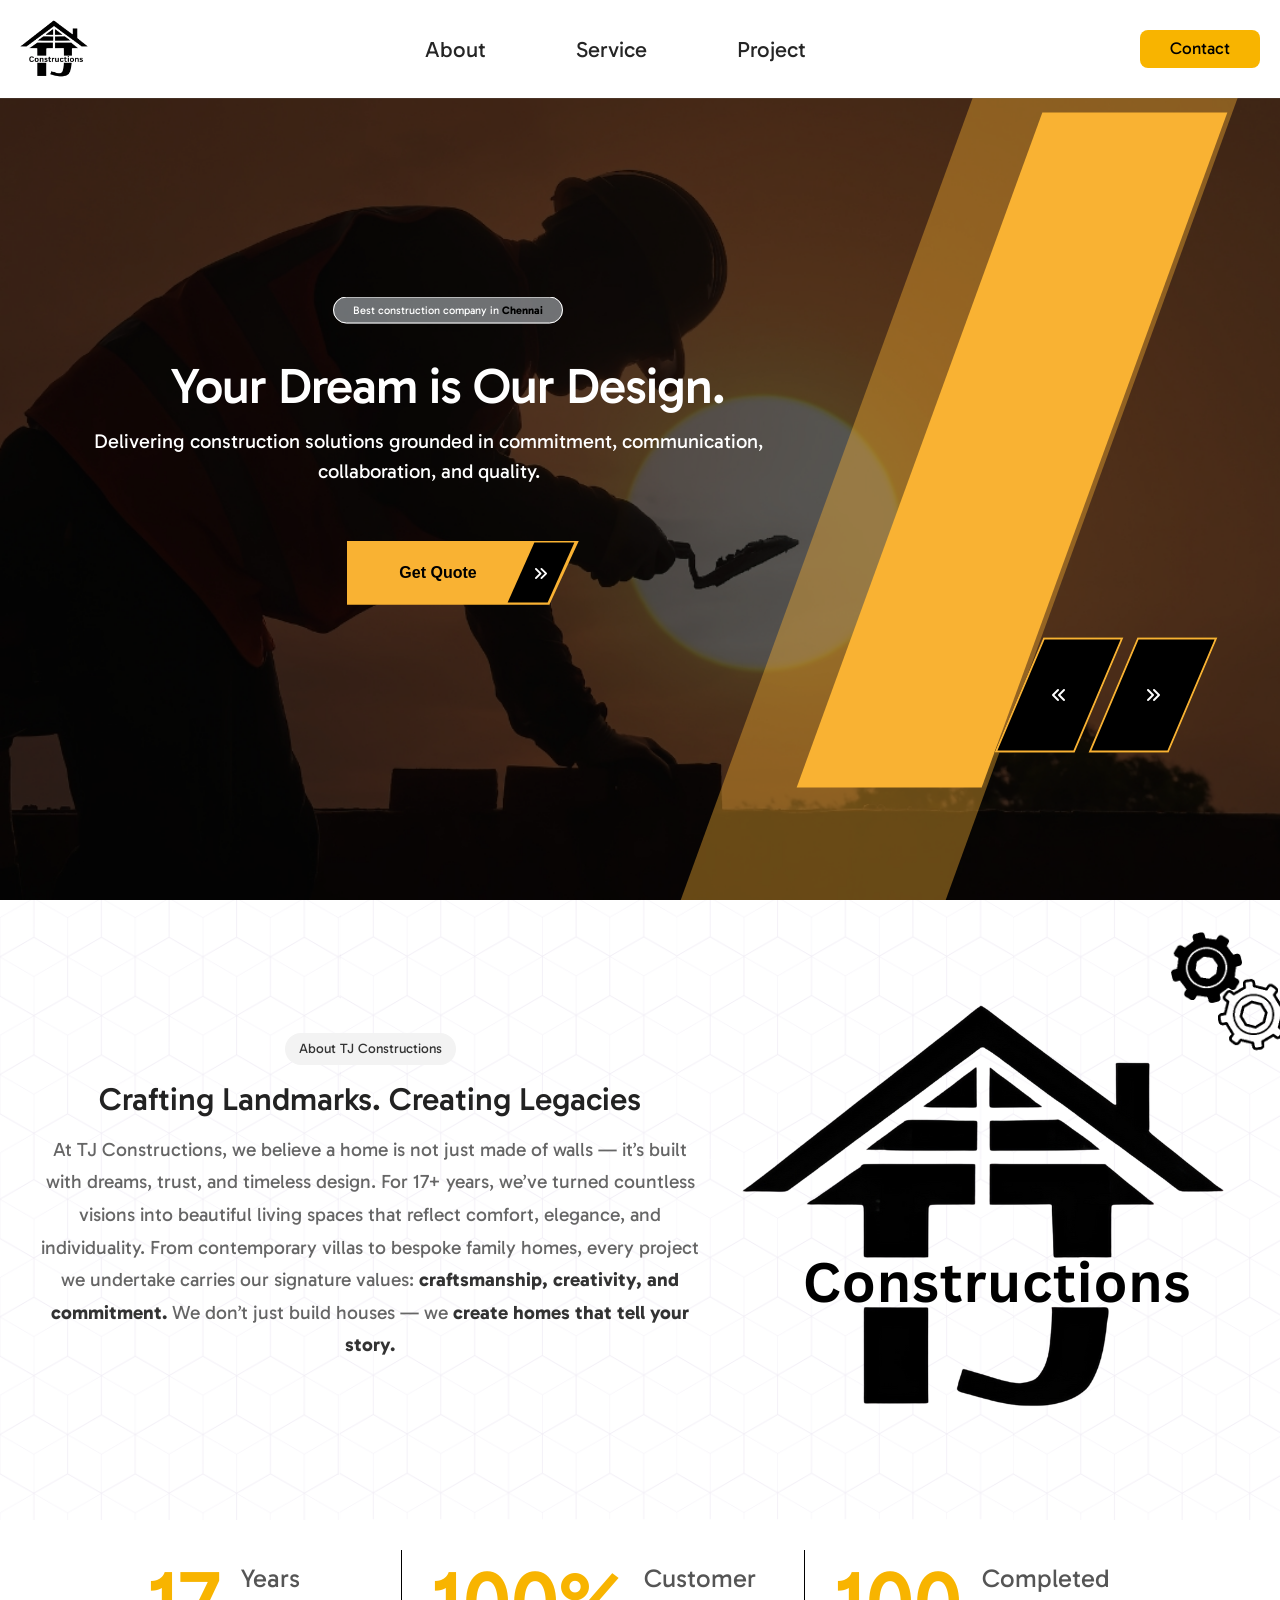
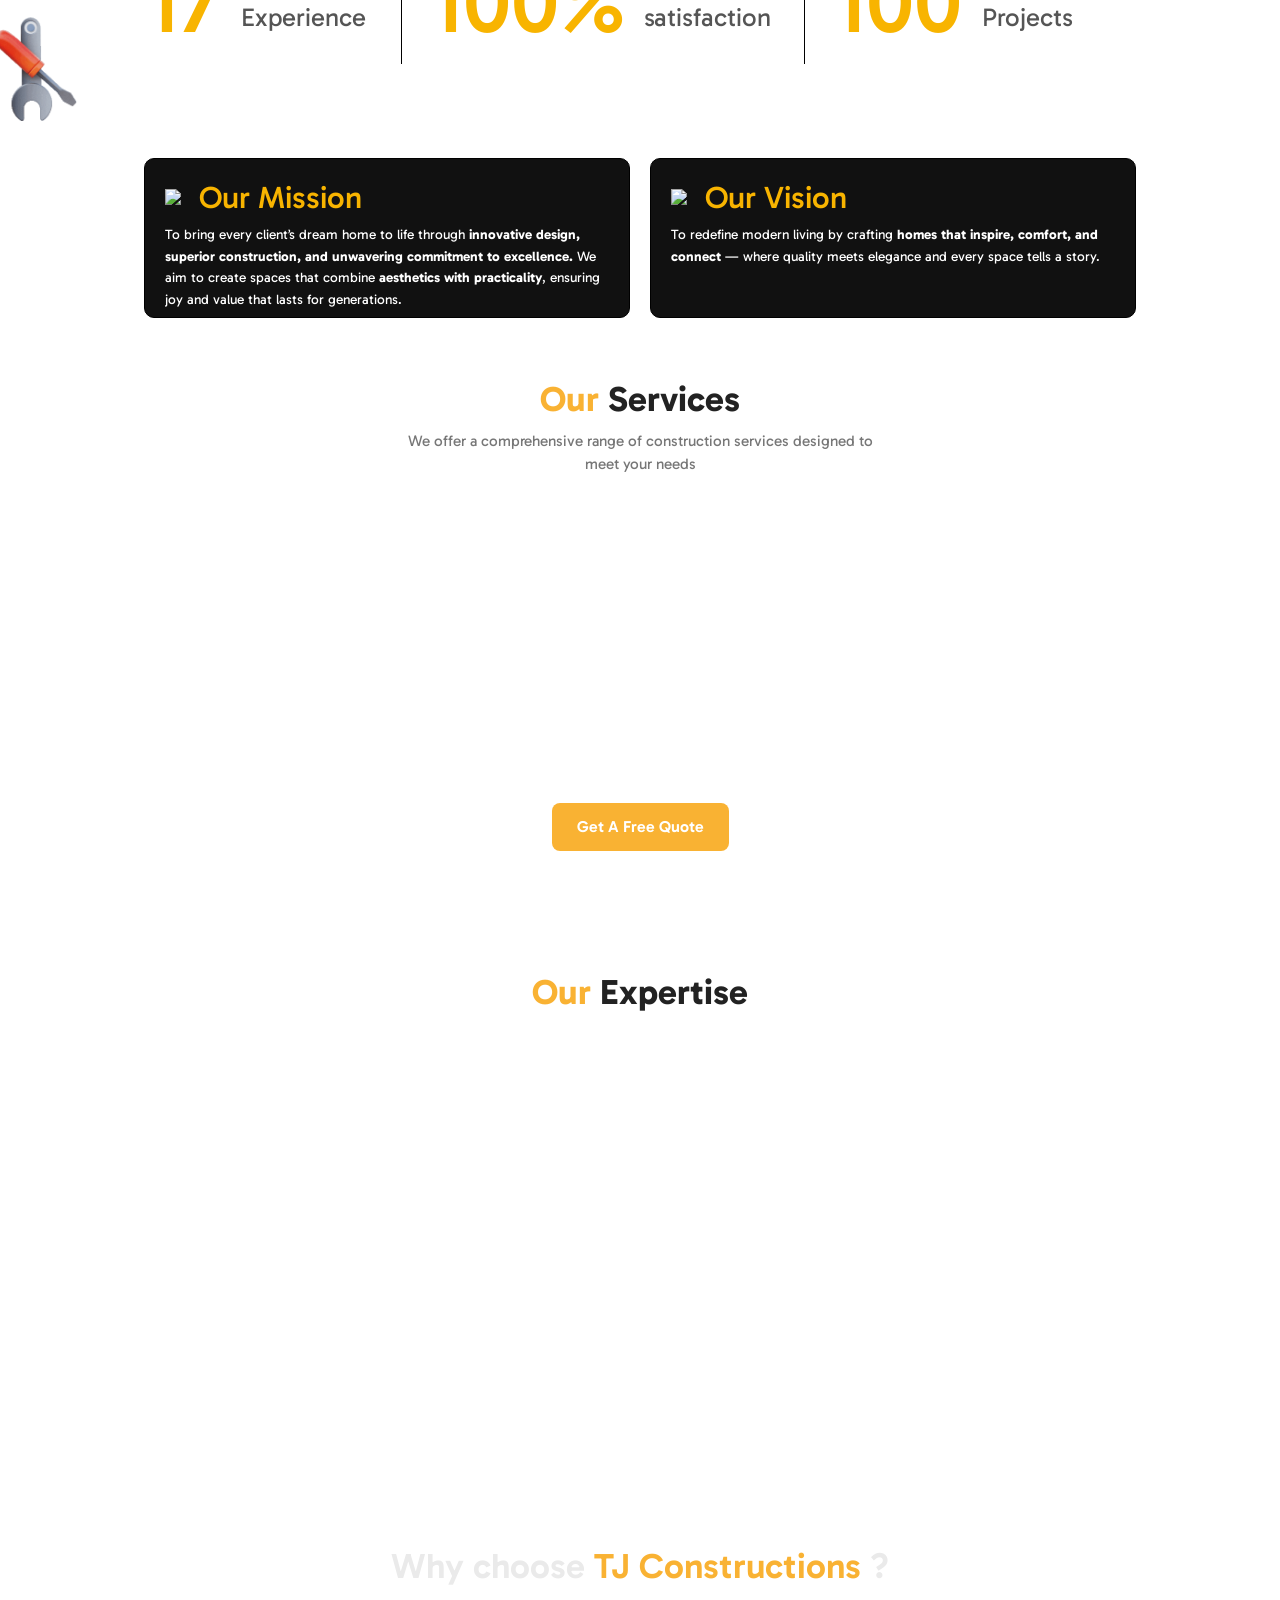
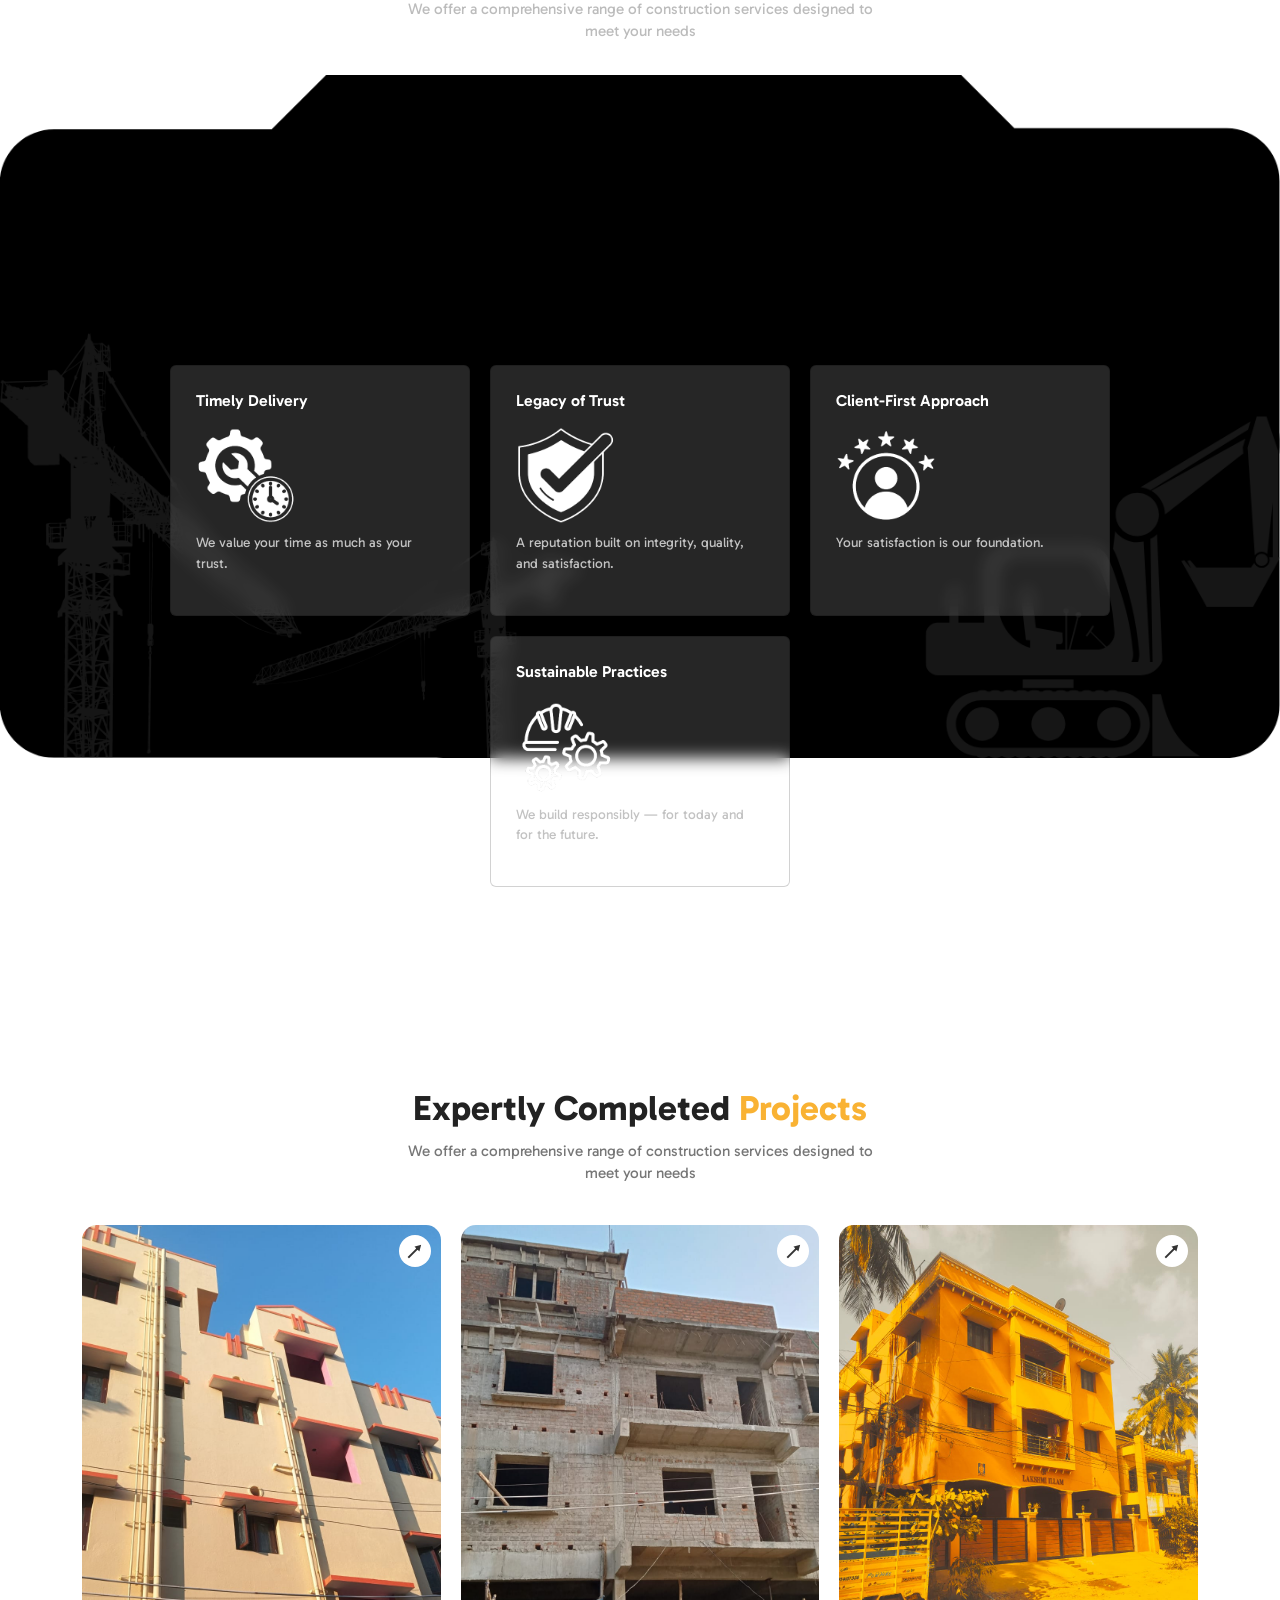
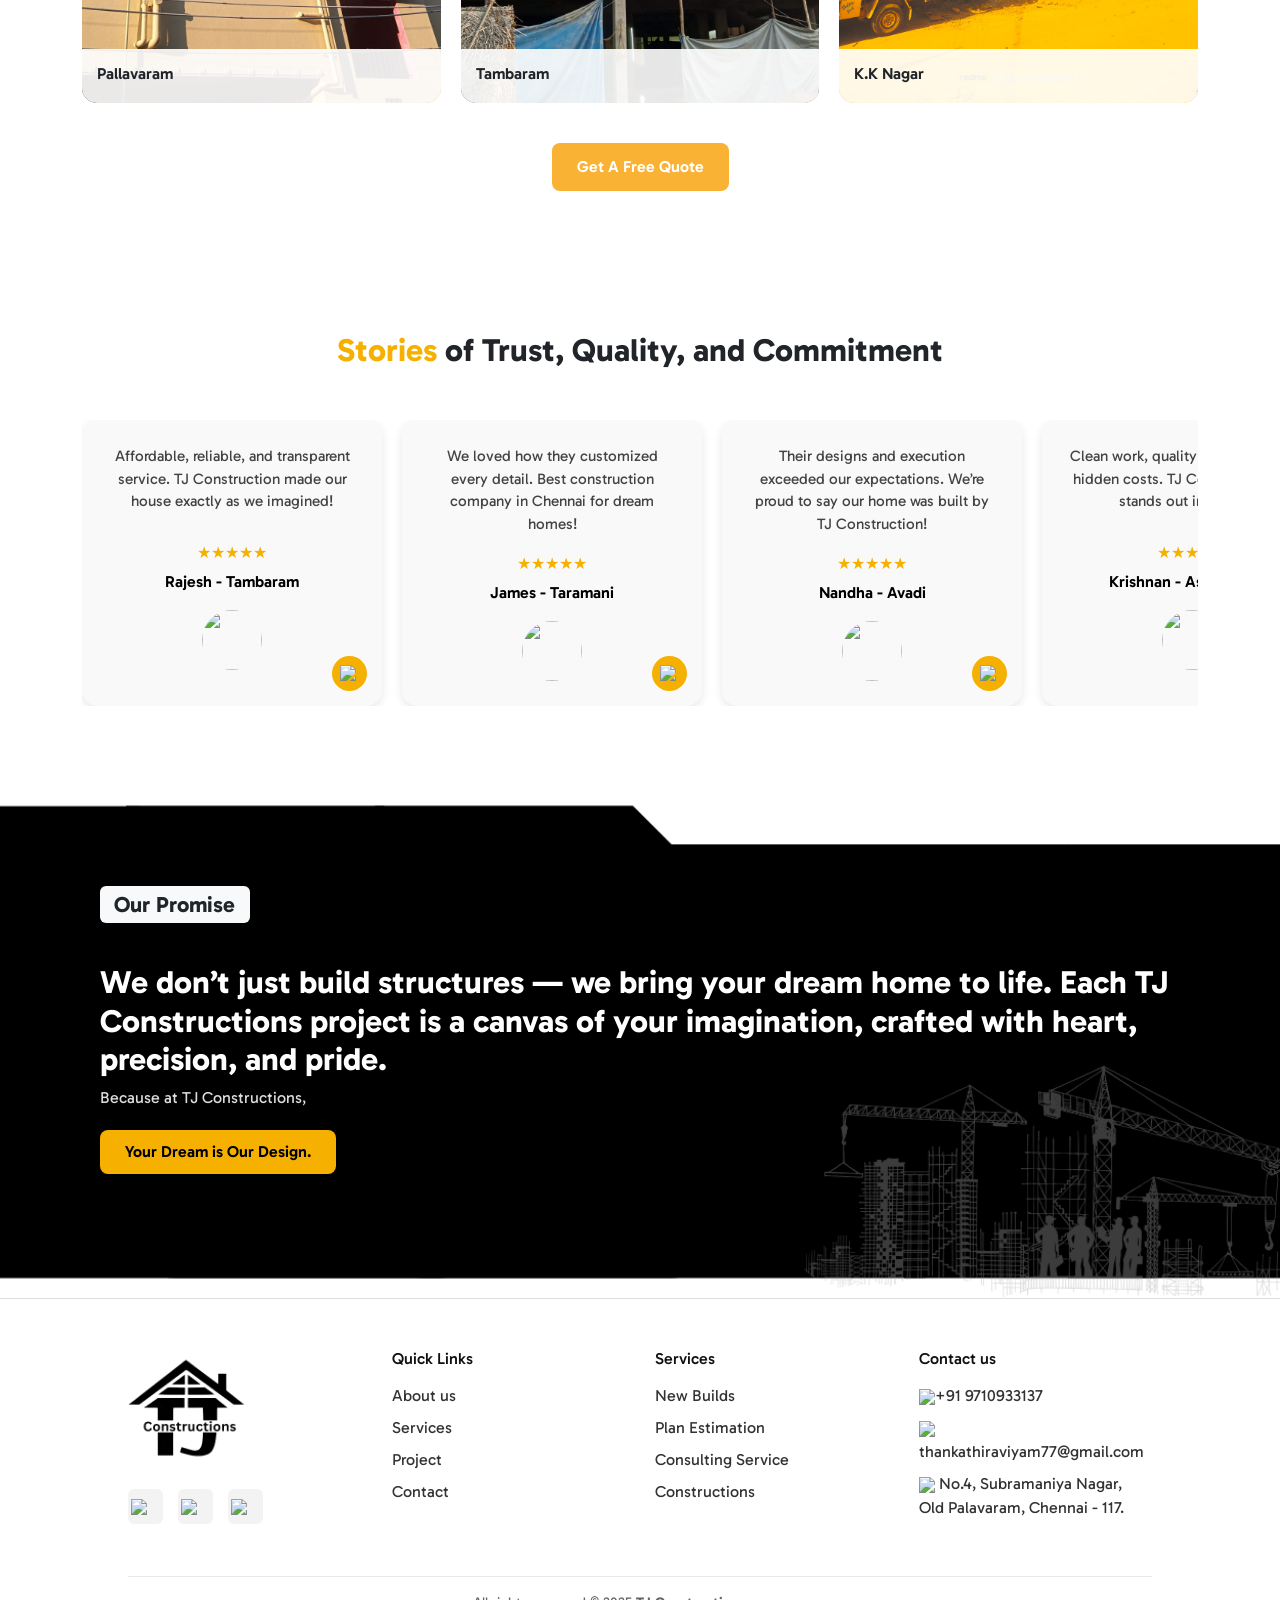
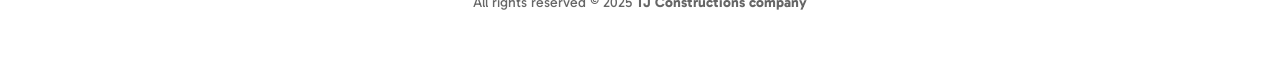
==== commit c74a3348: "Update index.html" ====
--- a/index.html
+++ b/index.html
@@ -321,50 +321,56 @@
         We offer a comprehensive range of construction services designed to meet your needs
       </p>
 
-      <div class="cards">
+            <div class="cards">
         <div class="card" data-aos="zoom-out">
-          <h3 class="number">01</h3>
+          <!-- <h3 class="number">01</h3> -->
           <h4>Personalized Design Approach </h4>
+          <img src="./Assets/15.png" width="100px">
           <p>Every detail begins with your dream.</p>
         </div>
 
         <div class="card" data-aos="zoom-out">
-          <h3 class="number">02</h3>
+          <!-- <h3 class="number">02</h3> -->
           <h4>Premium Quality Materials </h4>
+          <img src="./Assets/16.png" width="100px">
           <p>Because excellence starts with a strong foundation.</p>
         </div>
 
         <div class="card" data-aos="zoom-out">
-          <h3 class="number">03</h3>
+          <!-- <h3 class="number">03</h3> -->
           <h4>End-to-End Service</h4>
+          <img src="./Assets/17.png" width="100px">
           <p>From concept to completion, we handle it all.</p>
         </div>
 
         <div class="card" data-aos="zoom-out">
-          <h3 class="number">04</h3>
+          <!-- <h3 class="number">04</h3> -->
           <h4>Timely Delivery</h4>
+          <img src="./Assets/18.png" width="100px">
           <p>We value your time as much as your trust.</p>
         </div>
 
-                <div class="card" data-aos="zoom-out">
-          <h3 class="number">05</h3>
+        <div class="card" data-aos="zoom-out">
+          <!-- <h3 class="number">05</h3> -->
           <h4>Legacy of Trust</h4>
+          <img src="./Assets/19.png" width="100px">
           <p>A reputation built on integrity, quality, and satisfaction.</p>
         </div>
 
-                <div class="card" data-aos="zoom-out">
-          <h3 class="number">06</h3>
+        <div class="card" data-aos="zoom-out">
+          <!-- <h3 class="number">06</h3> -->
           <h4>Client-First Approach</h4>
+          <img src="./Assets/20.png" width="100px">
           <p>Your satisfaction is our foundation.</p>
         </div>
 
-                <div class="card" data-aos="zoom-out">
-          <h3 class="number">07</h3>
+        <div class="card" data-aos="zoom-out">
+          <!-- <h3 class="number">07</h3> -->
           <h4>Sustainable Practices</h4>
+          <img src="./Assets/21.png" width="100px">
           <p>We build responsibly — for today and for the future.</p>
         </div>
       </div>
-
 
     </div>
   </section>
@@ -727,3 +733,4 @@
 
 
 
+
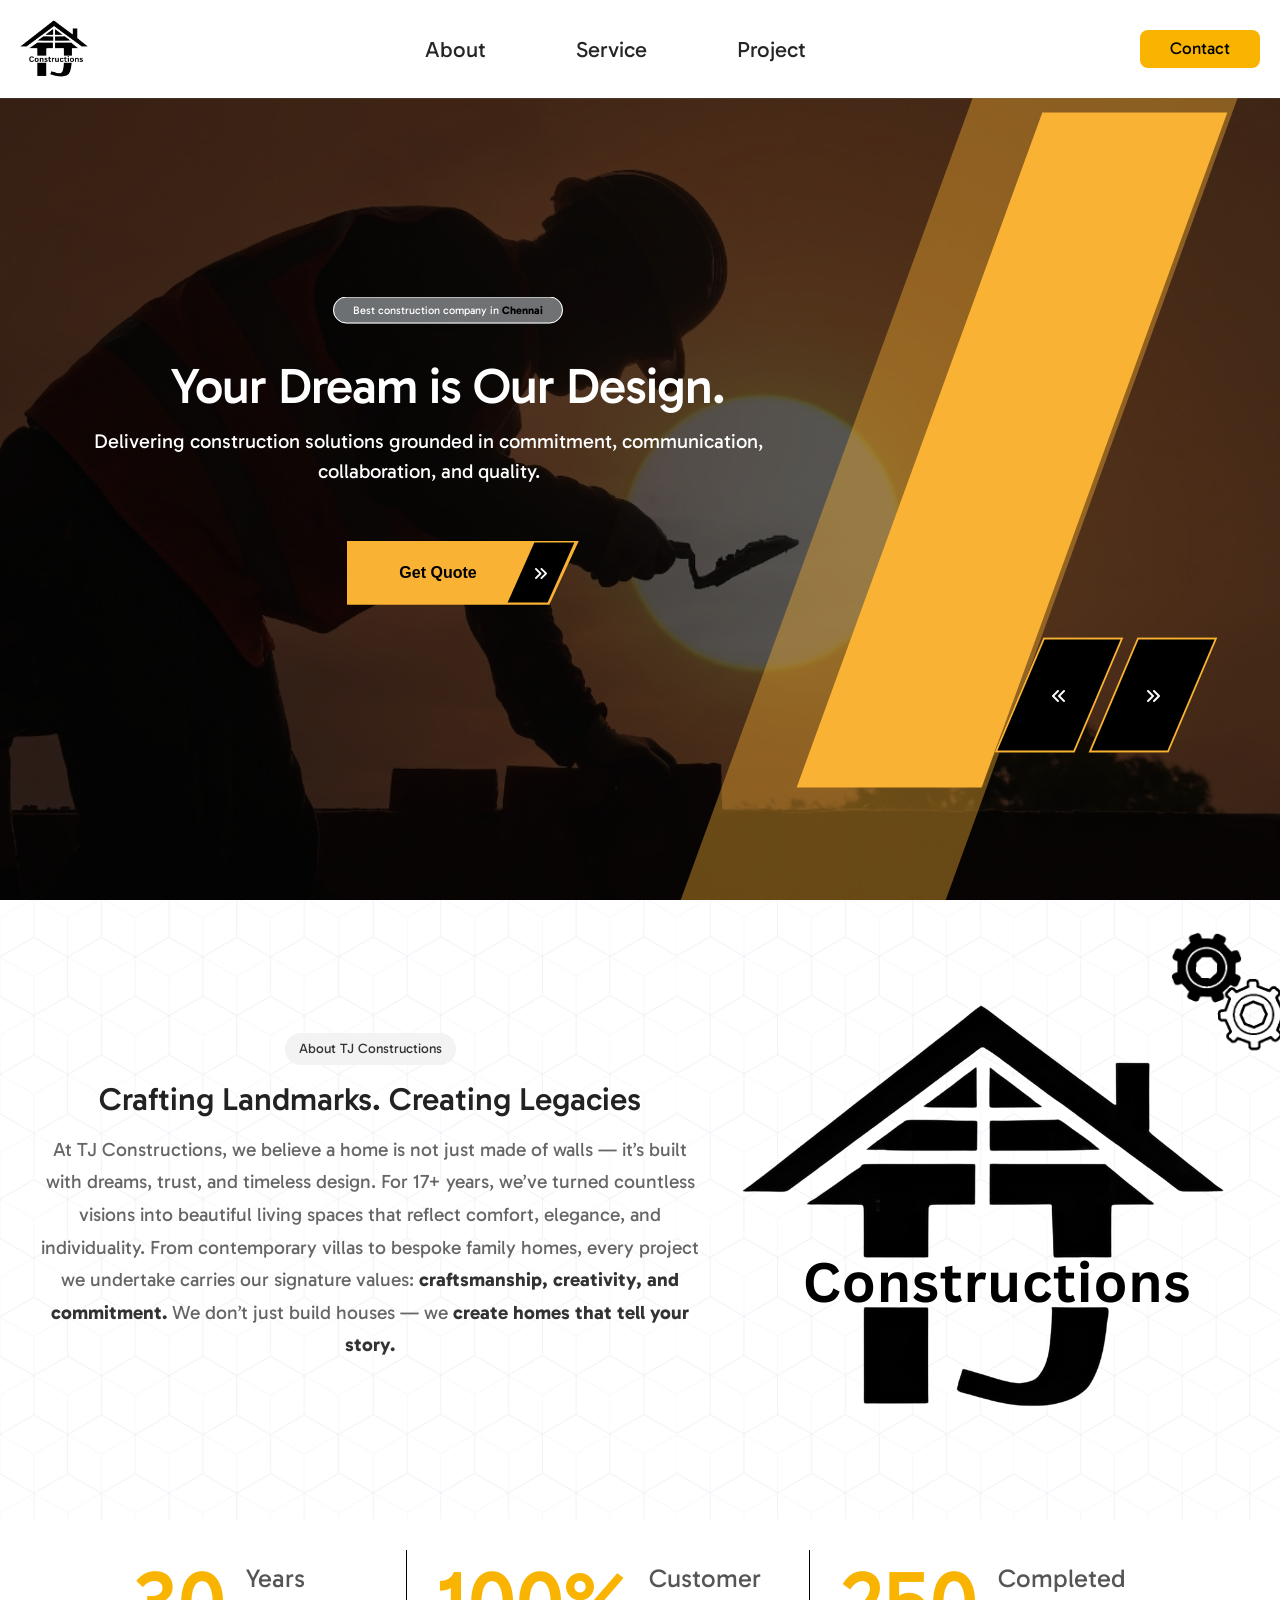
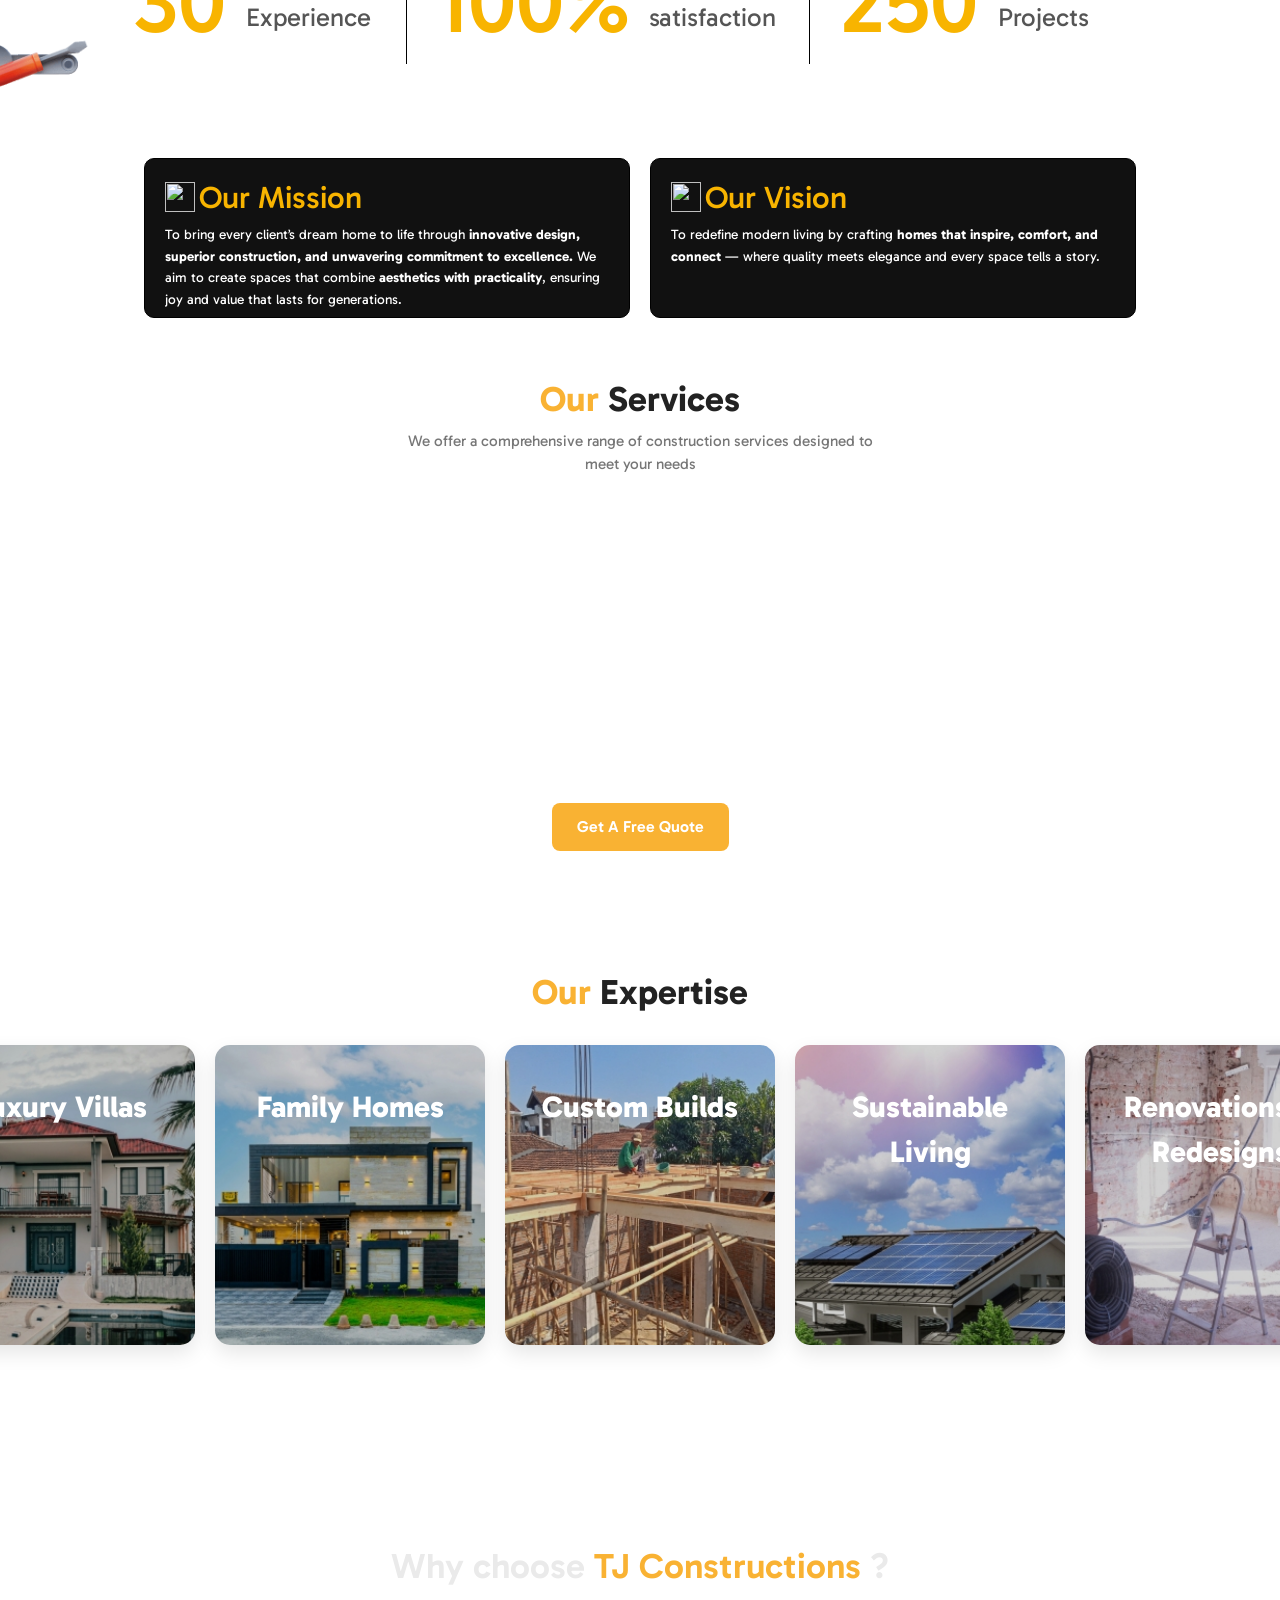
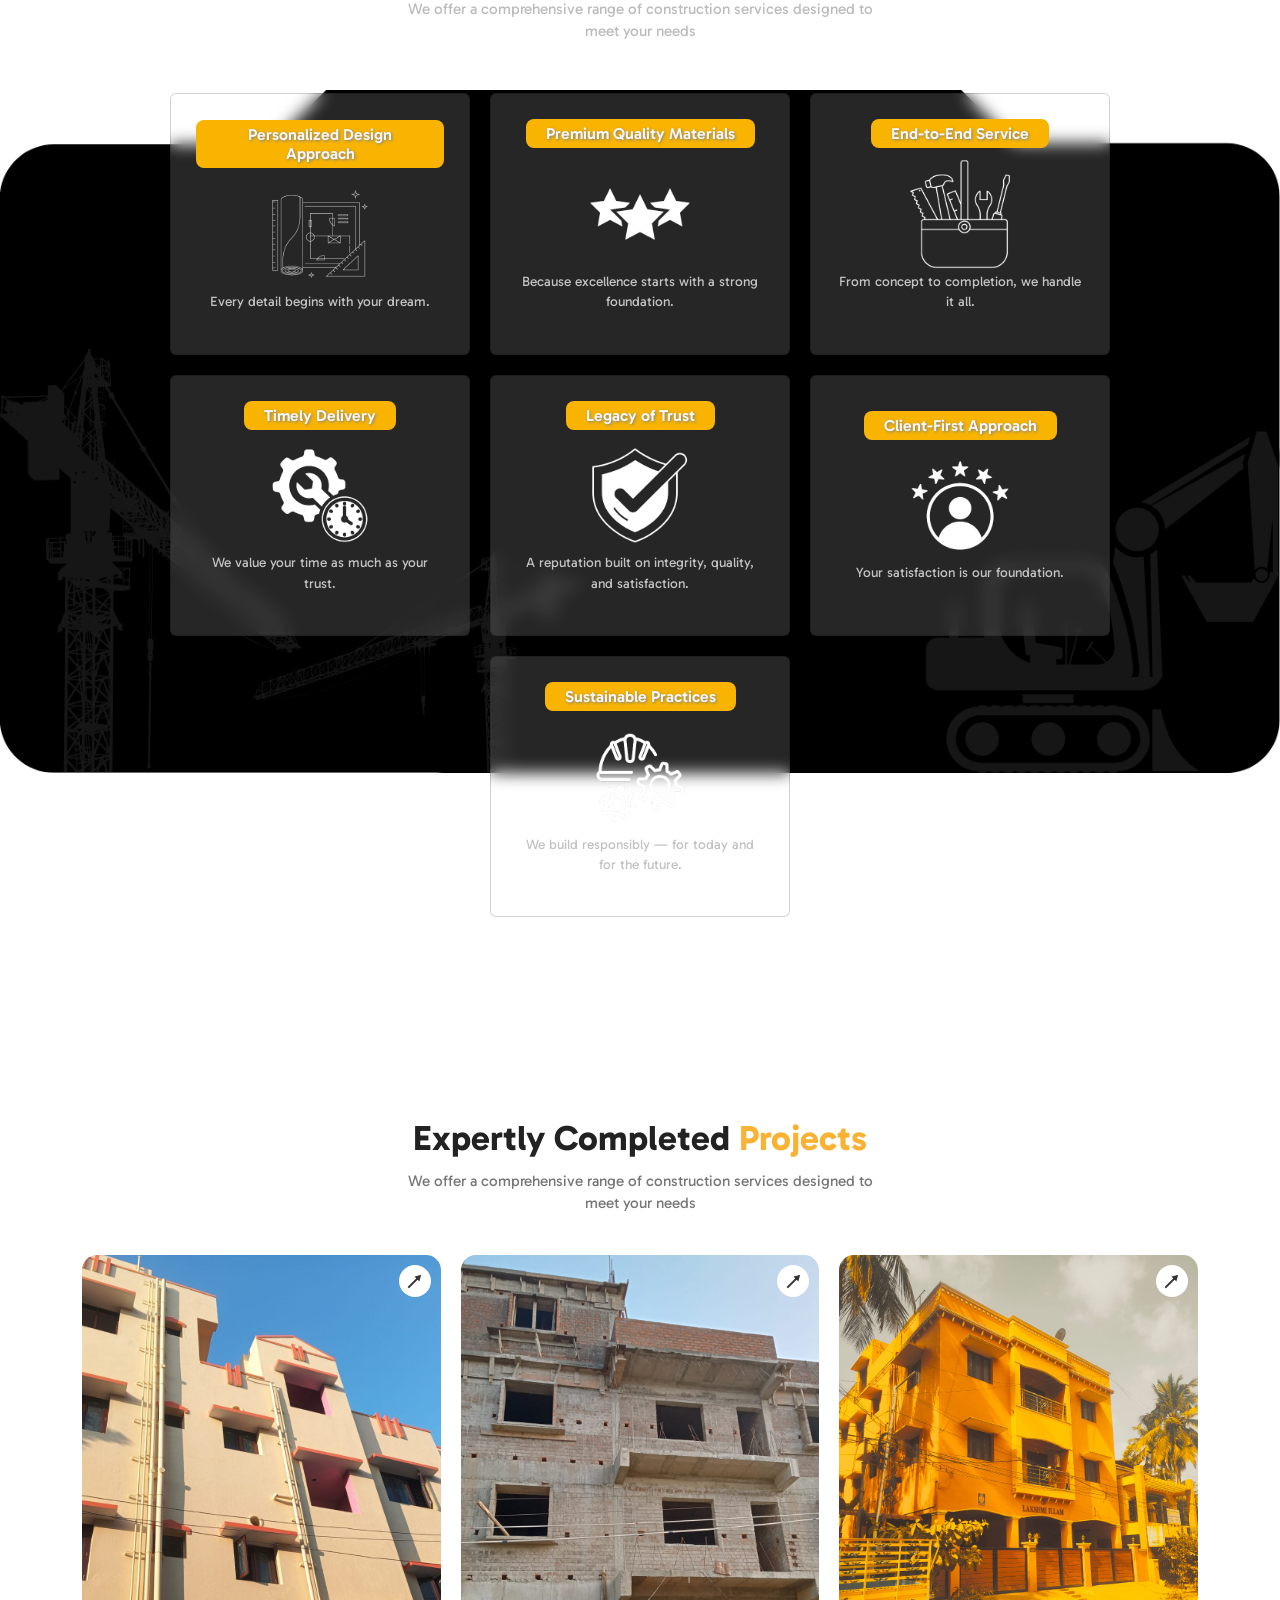
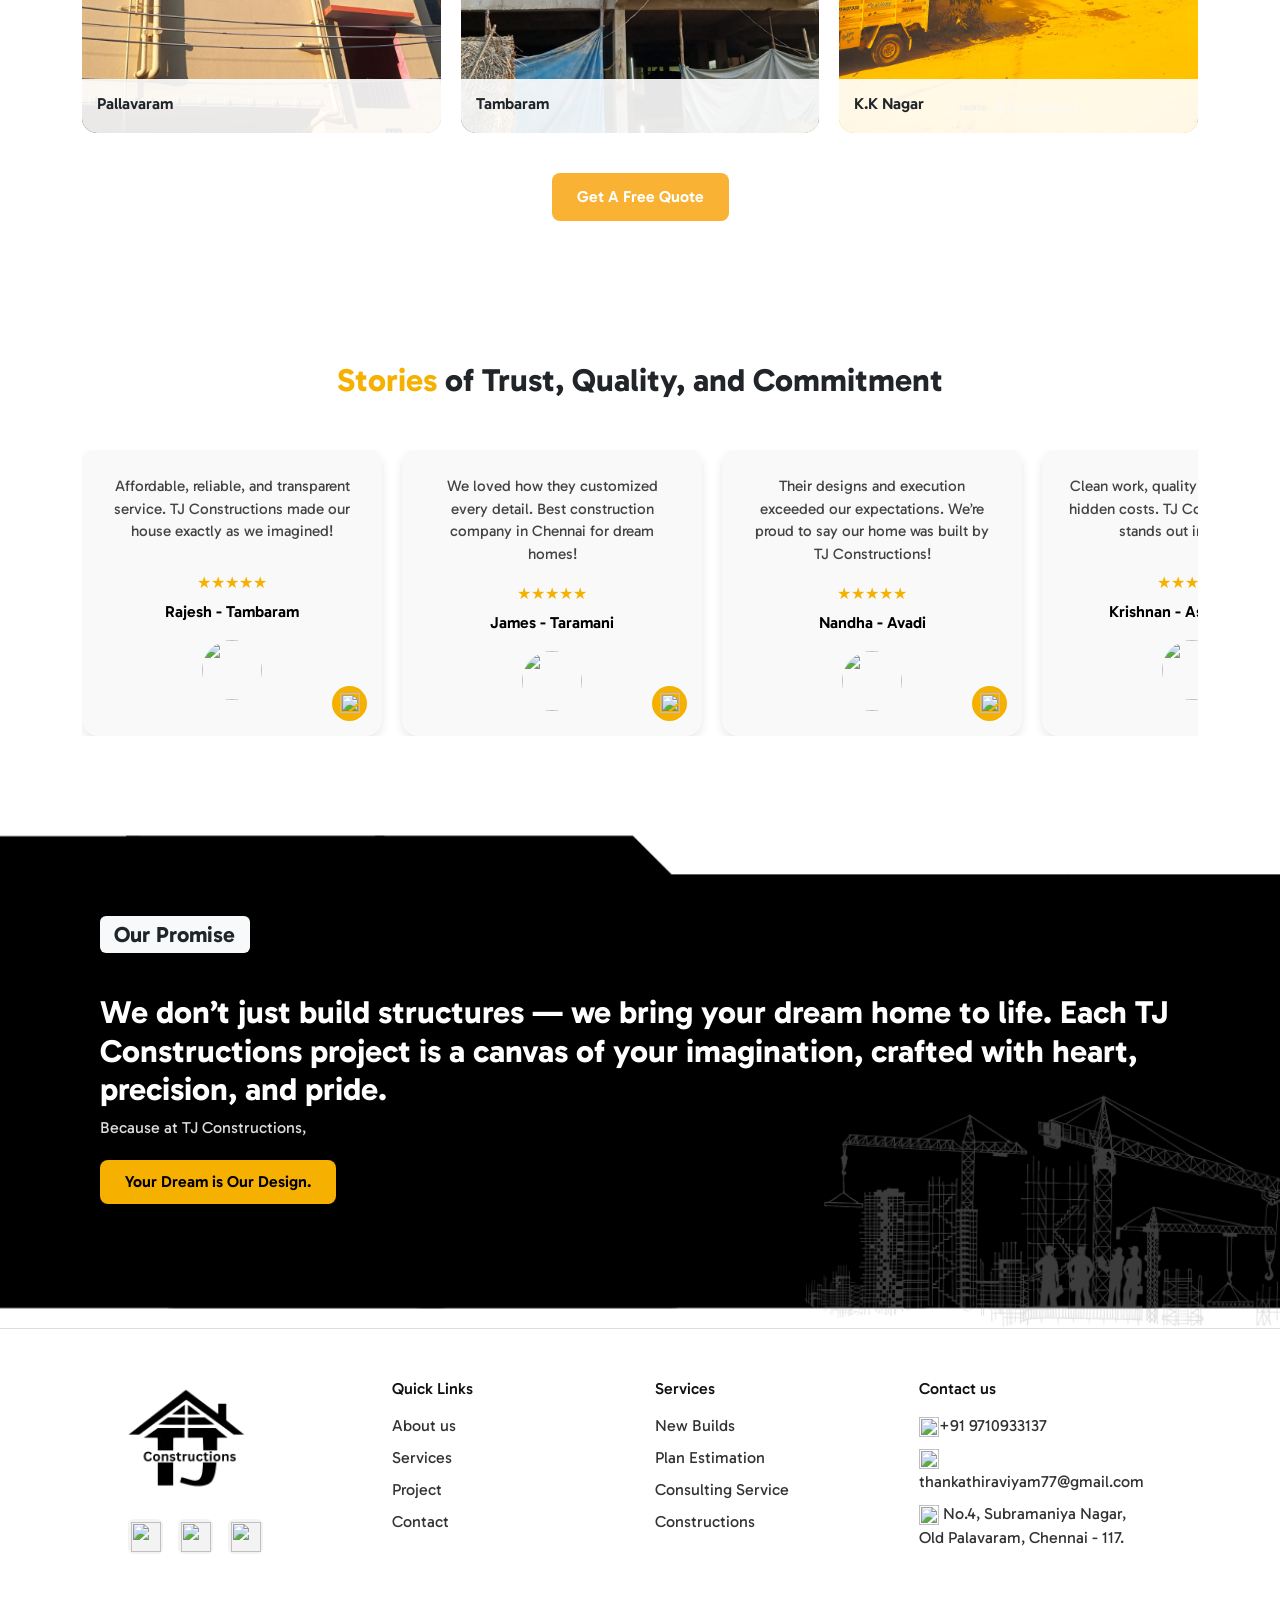
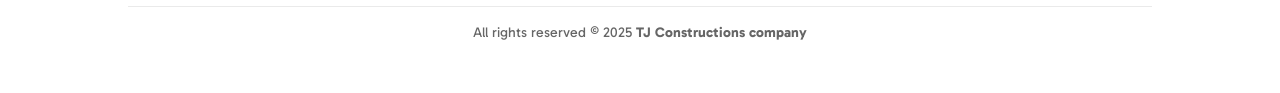
==== commit e669c761: "Update index.html" ====
--- a/index.html
+++ b/index.html
@@ -1,4 +1,3 @@
-<!DOCTYPE html>
 <html lang="en">
 <head>
     <meta charset="UTF-8">
@@ -432,7 +431,7 @@
       <!-- Repeat cards (at least double for smooth scroll loop) -->
       <div class="testimonial-card position-relative">
         <p>Affordable, reliable, and transparent service.
-TJ Construction made our house exactly as we imagined!</p>
+TJ Constructions made our house exactly as we imagined!</p>
         <div class="stars">★★★★★</div>
         <div class="author">Rajesh - Tambaram</div>
         <img src="https://img.icons8.com/?size=100&id=d7WxNEZSjR5O&format=png&color=000000" class="testimonial-img mt-3" alt="">
@@ -450,7 +449,7 @@
 
       <div class="testimonial-card position-relative">
         <p>Their designs and execution exceeded our expectations.
-We’re proud to say our home was built by TJ Construction!</p>
+We’re proud to say our home was built by TJ Constructions!</p>
         <div class="stars">★★★★★</div>
         <div class="author">Nandha - Avadi</div>
         <img src="https://img.icons8.com/?size=100&id=d7WxNEZSjR5O&format=png&color=000000" class="testimonial-img mt-3" alt="">
@@ -459,7 +458,7 @@
 
       <div class="testimonial-card position-relative">
         <p>Clean work, quality materials, and no hidden costs.
-TJ Construction really stands out in Chennai!</p>
+TJ Constructions really stands out in Chennai!</p>
         <div class="stars">★★★★★</div>
         <div class="author">Krishnan - Ashok Nagar</div>
         <img src="https://img.icons8.com/?size=100&id=d7WxNEZSjR5O&format=png&color=000000" class="testimonial-img mt-3" alt="">
@@ -468,7 +467,7 @@
 
       <div class="testimonial-card position-relative">
         <p>Site visit panrapo daily update kuduthanga.
-Construction process full clear ah explain pannanga! Thanks TJ Construction</p>
+Construction process full clear ah explain pannanga! Thanks TJ Constructions</p>
         <div class="stars">★★★★★</div>
         <div class="author">Victoria - Pallavaram</div>
         <img src="https://img.icons8.com/?size=100&id=d7WxNEZSjR5O&format=png&color=000000" class="testimonial-img mt-3" alt="">
@@ -477,7 +476,7 @@
 
       <!-- Duplicate for infinite effect -->
       <div class="testimonial-card position-relative">
-        <p>Super ah work pannanga TJ Construction team.
+        <p>Super ah work pannanga TJ Constructions team.
 En dream home reality aagiduchu – thanks a lot!</p>
         <div class="stars">★★★★★</div>
         <div class="author">Annamalai - K.K Nagar</div>
@@ -486,7 +485,7 @@
       </div>
 
       <div class="testimonial-card position-relative">
-        <p>TJ Construction built our dream home perfectly on time.
+        <p>TJ Constructions built our dream home perfectly on time.
 Their quality and professionalism are truly impressive!</p>
         <div class="stars">★★★★★</div>
         <div class="author">Aship - T.Nagar</div>
@@ -655,8 +654,8 @@
 
 <script>
     const stats = [
-        { id: "exp", end: 17, suffix: "" },
-        { id: "proj", end: 100, suffix: "" },
+        { id: "exp", end: 30, suffix: "" },
+        { id: "proj", end: 250, suffix: "" },
         { id: "succ", end: 100, suffix: "%" }
     ];
 
@@ -734,3 +733,4 @@
 
 
 
+
--- a/Assets/style/index.css
+++ b/Assets/style/index.css
@@ -892,7 +892,10 @@
   background: rgba(255, 255, 255, 0.15) !important;
   border-radius: 15px;
   padding: 25px;
-  text-align: left;
+  display: flex;
+  flex-direction: column;
+  justify-content: center;
+  align-items: center;
   width: 300px;
   color: #fff;
   transition: all 0.3s ease;
@@ -917,7 +920,11 @@
   font-size: 1rem;
   font-weight: 600;
   margin-bottom: 8px;
-  color: #fff;
+  color: whitesmoke;
+  border-radius: 8px;
+  padding: 5px 20px;
+  background-color: #f8b400;
+  text-shadow: 1px 1px 3px gray;
 }
 
 .card p {
@@ -1834,3 +1841,4 @@
         transform: unset;
     }
 }
+
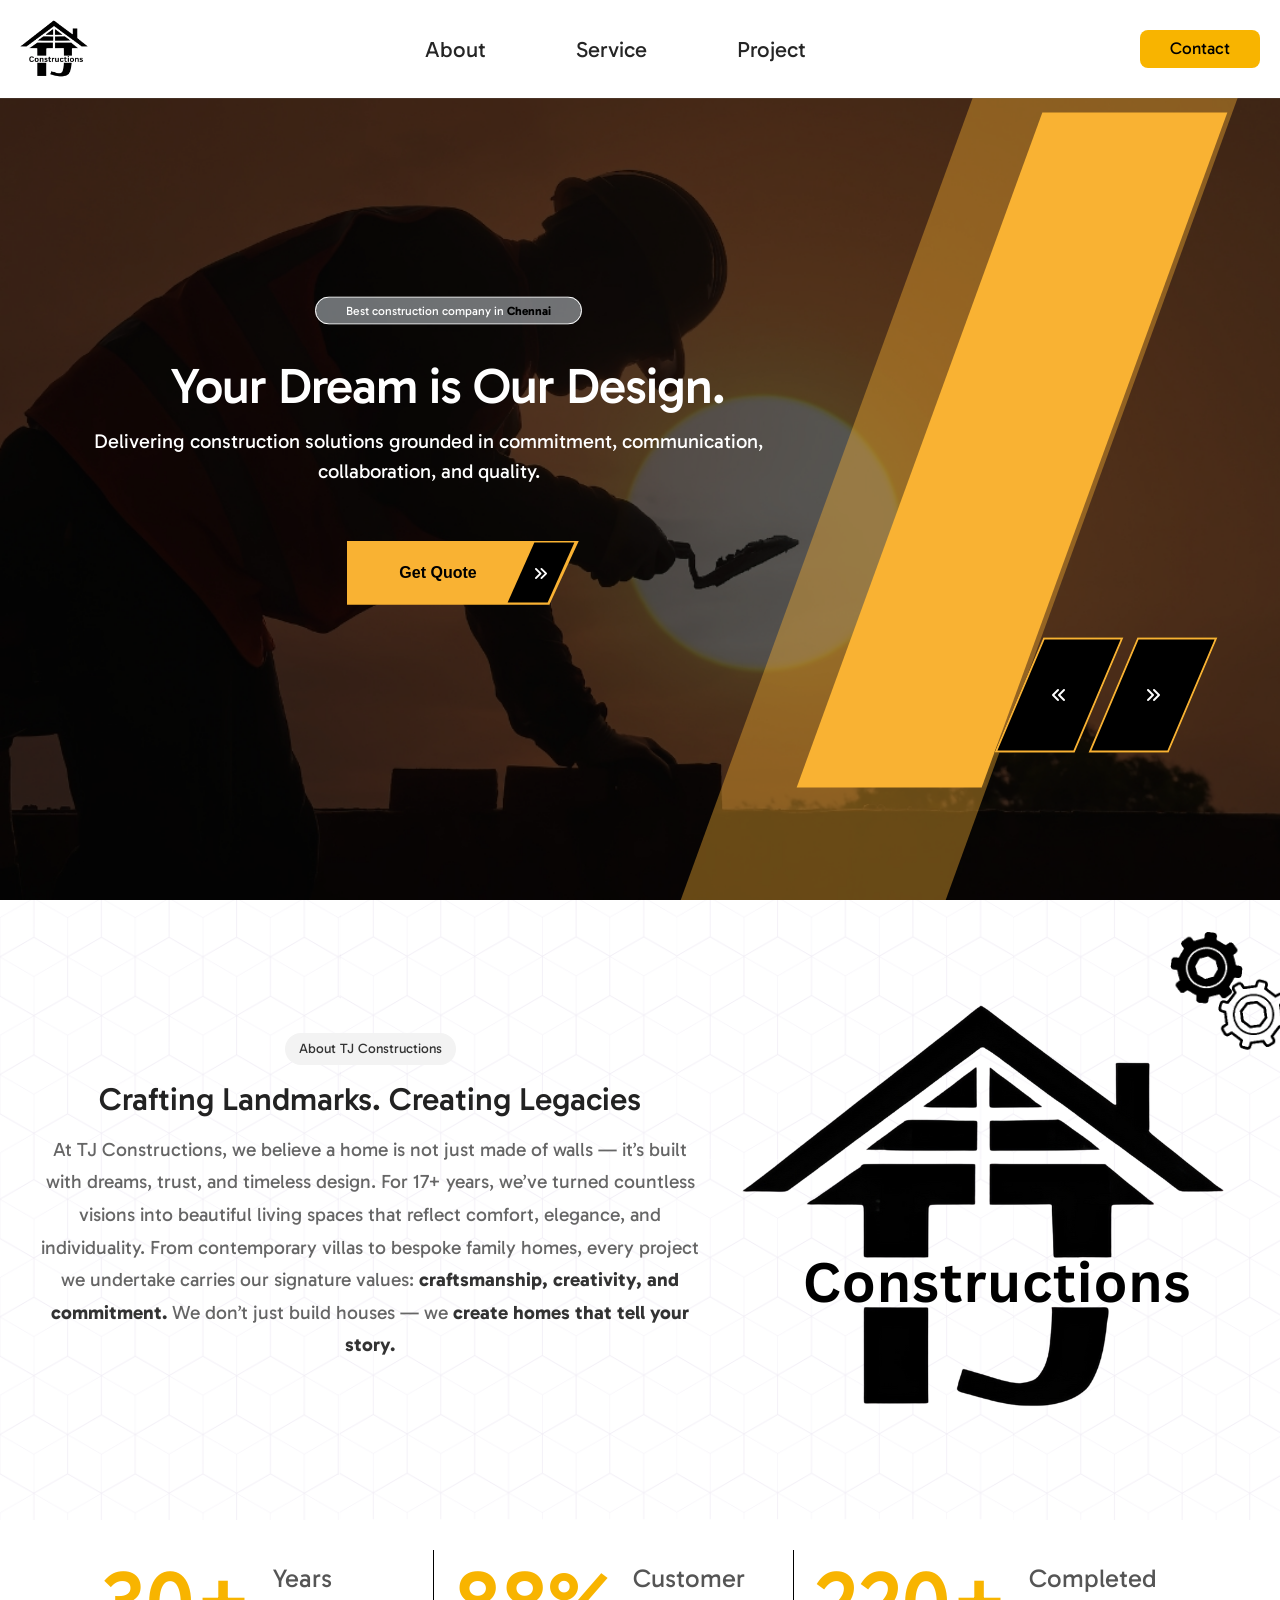
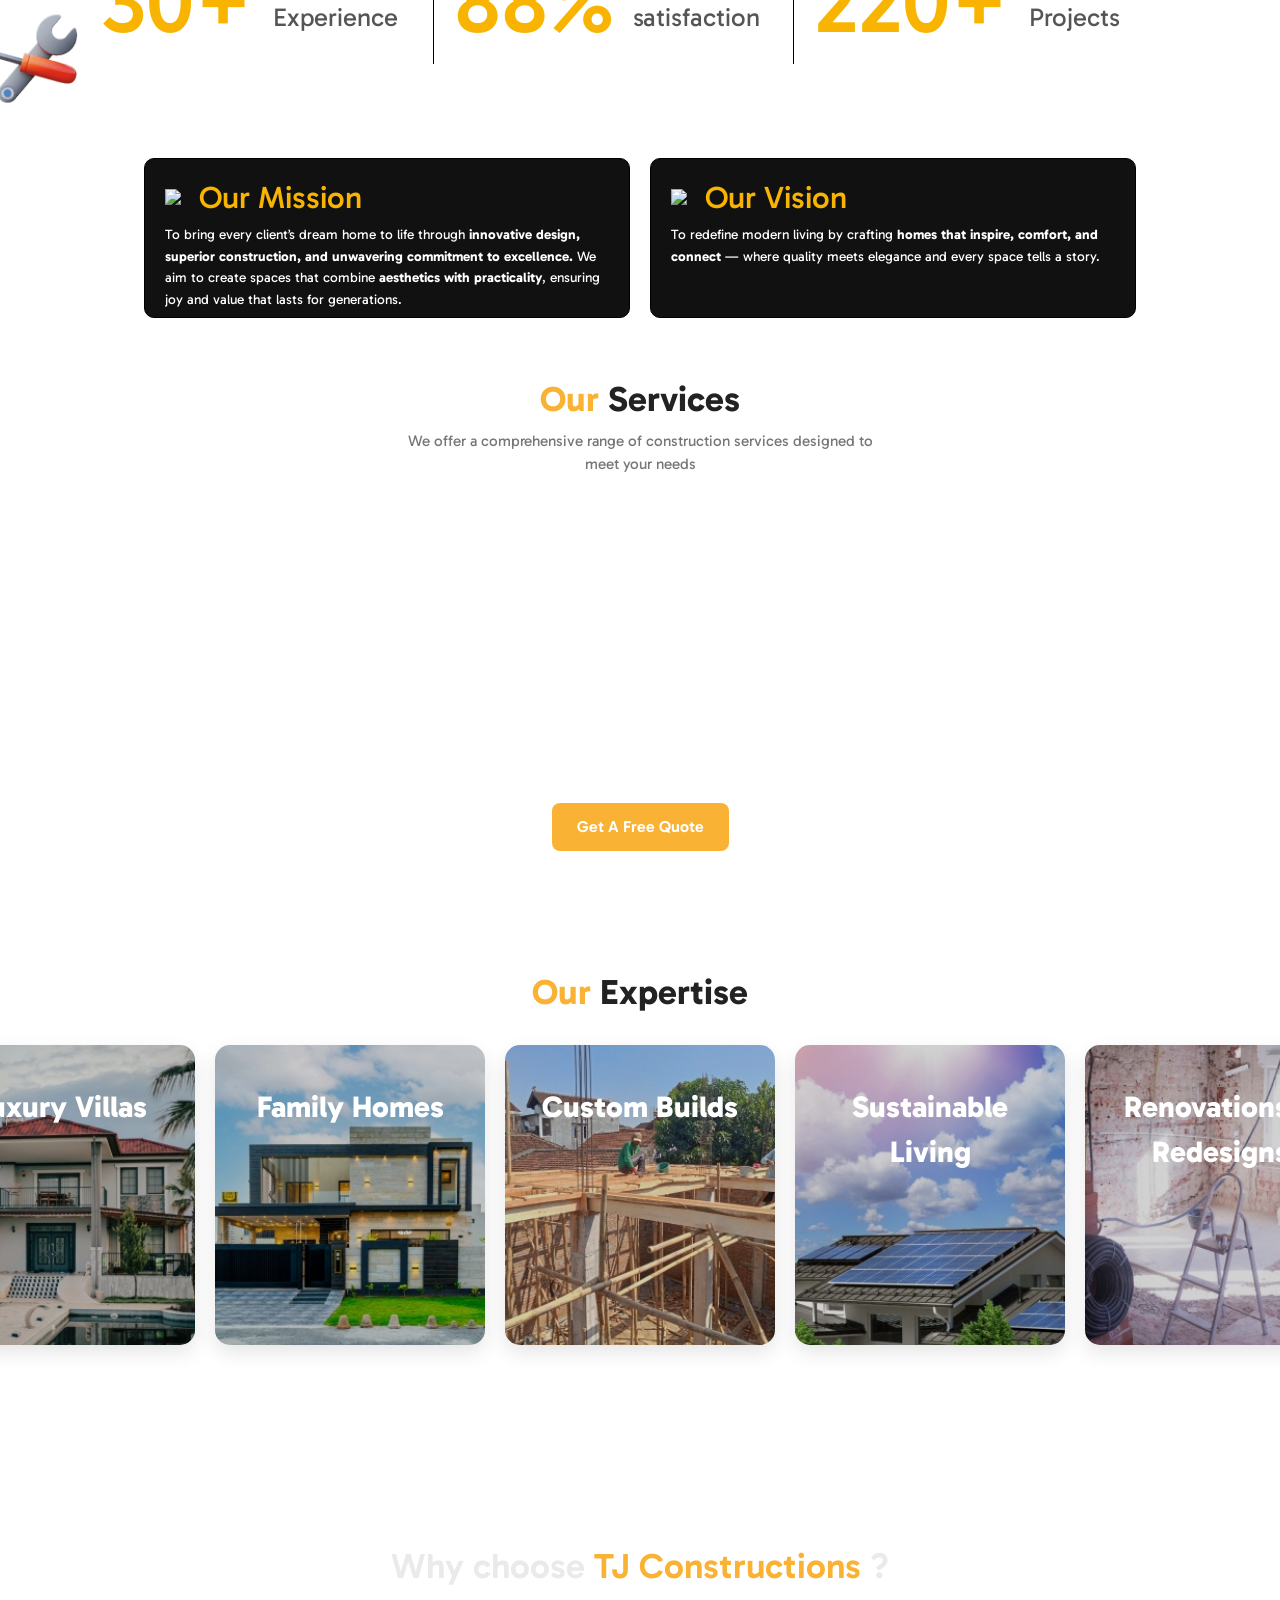
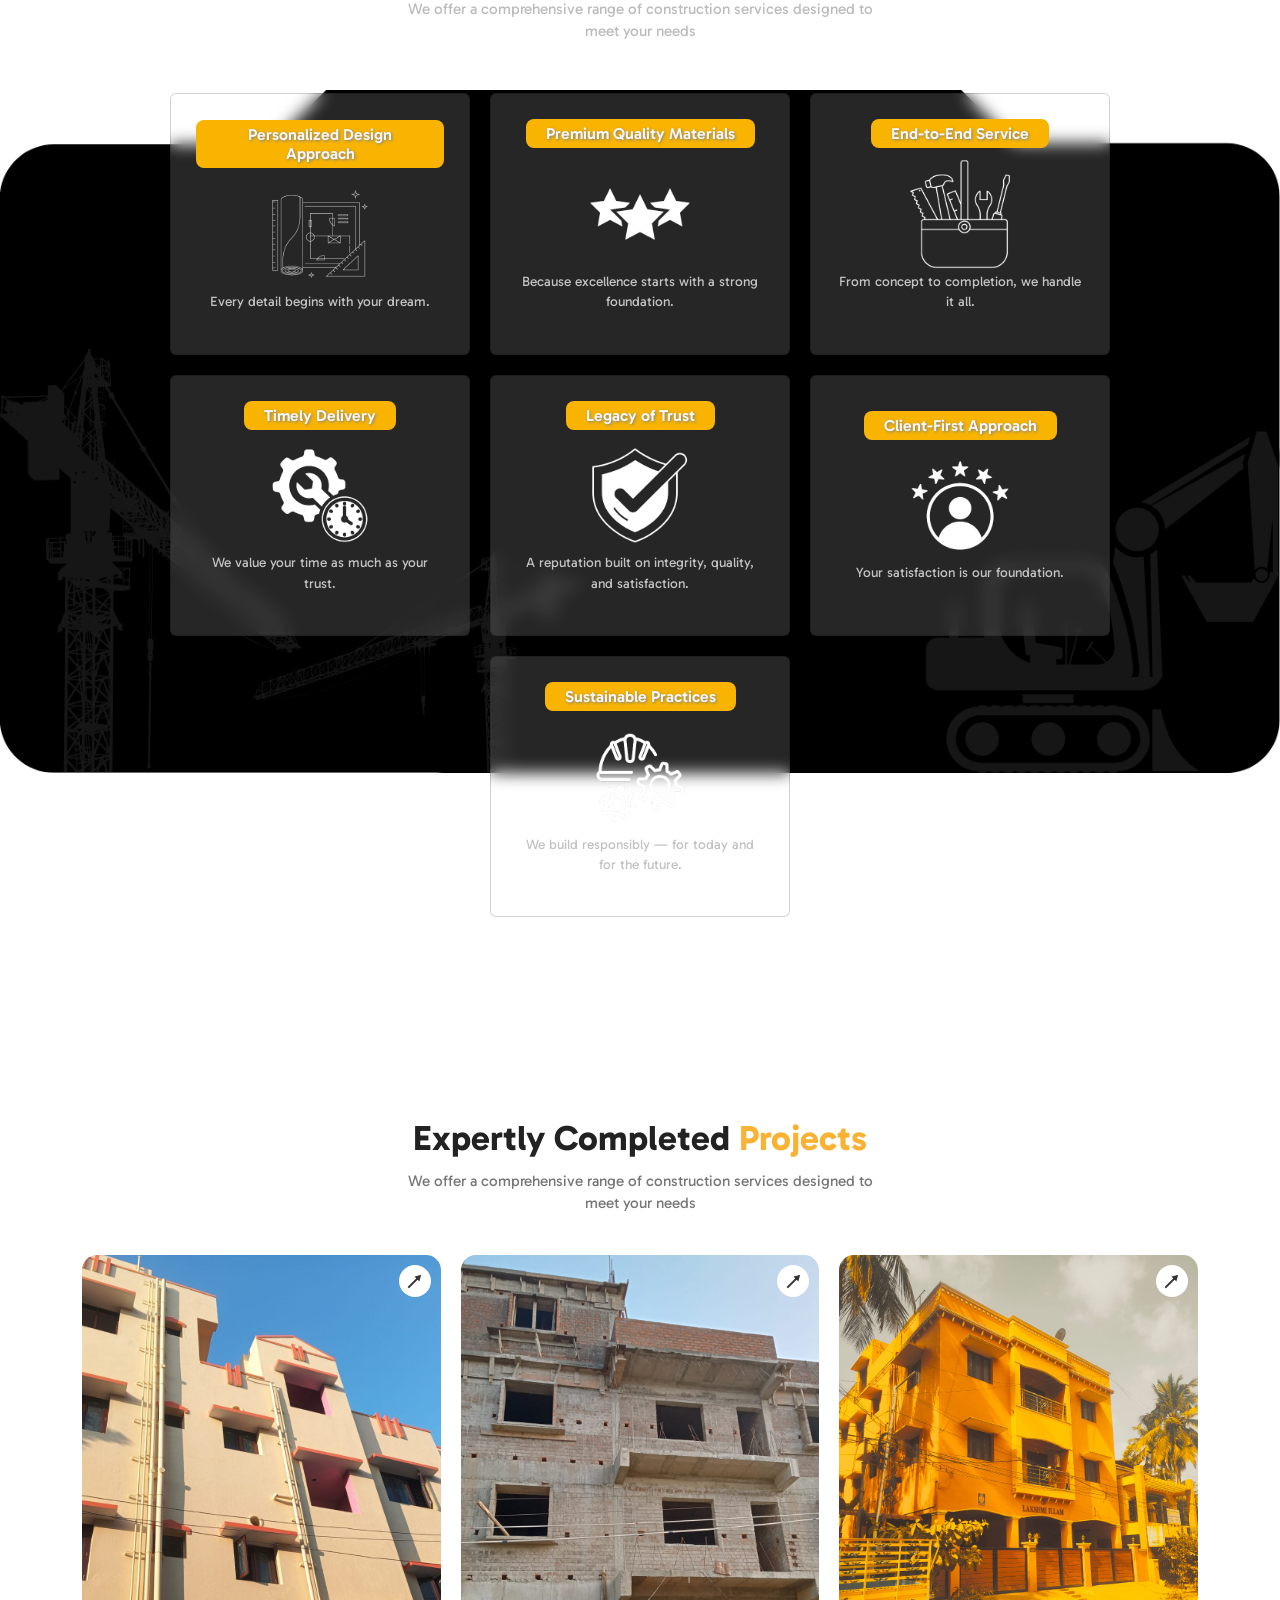
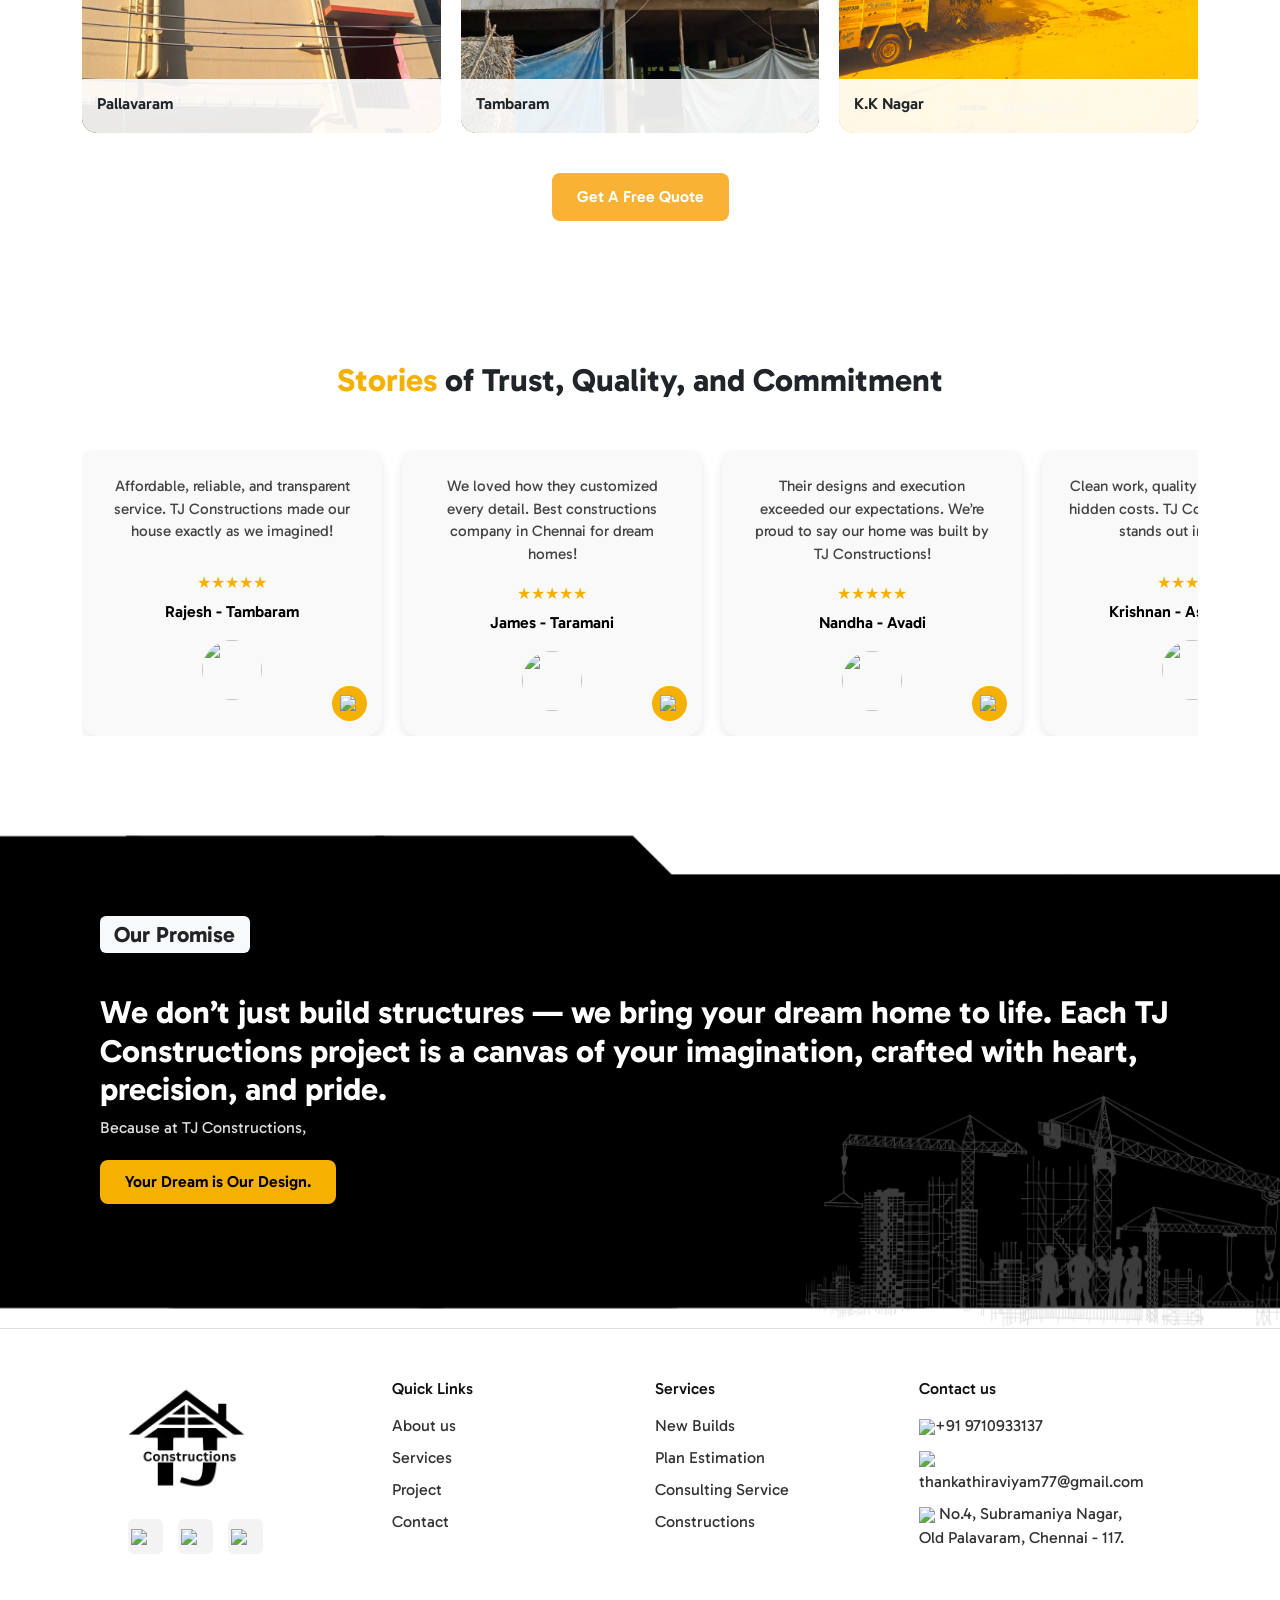
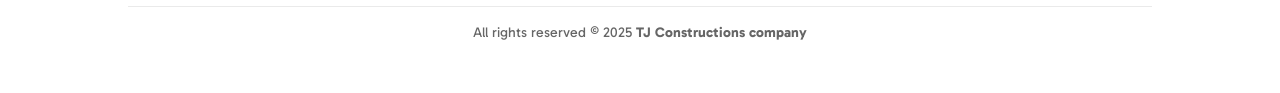
==== commit 55fc6869: "final 26" ====
--- a/index.html
+++ b/index.html
@@ -1,3 +1,4 @@
+<!DOCTYPE html>
 <html lang="en">
 <head>
     <meta charset="UTF-8">
@@ -70,33 +71,6 @@
 </div>
     <!-- header end -->
 
-    <!-- home section starts -->
-     <!-- <section class="hero">
-    <div class="hero-content">
-      <p class="small-text">Best construction company in <strong>Chennai</strong></p>
-      <h1>Your Dream is<br>Our <span class="typed" aria-live="polite">Design</span></h1>
-      <p class="desc">
-        Delivering construction solutions grounded in commitment, communication, collaboration, and quality.
-      </p>
-
-      <div class="btn-group">
-        <a href="tel:+919710933137" class="btn primary">Free Quote</a>
-        <a href="#service" class="btn secondary">Our Services</a>
-      </div>
-    </div>
-
-    <div class="hero-image">
-      <img src="./Assets/home.png" data-aos="fade-up" alt="Construction site" />
-      <div class="rating">
-        <p style="margin-bottom: 0;">⭐ Rating <strong>4.8</strong></p>
-        <div class="avatars">
-          <img src="https://img.icons8.com/?size=100&id=d7WxNEZSjR5O&format=png&color=000000" alt="User" />
-          <img src="https://img.icons8.com/?size=100&id=d7WxNEZSjR5O&format=png&color=000000" alt="User" />
-          <img src="https://img.icons8.com/?size=100&id=d7WxNEZSjR5O&format=png&color=000000" alt="User" />
-        </div>
-      </div>
-    </div>
-  </section> -->
 
 
   <!-- Second Home -->
@@ -109,13 +83,13 @@
                     <div class="f-slider-layer">
                         <img src="./Assets/home5.jpg" alt="Builty Innovative &amp; Industrial Solutions" />
                         <div class="f-slider-one-data" style="text-align: center;">
-                          <p class="small-text" style="font-size:11px; margin-bottom: 90px; padding: 6px 19px; background-color: rgba(240, 248, 255, 0.442); border: 1px solid white; border-radius: 25px; display: inline;">Best construction company in <strong>Chennai</strong></p>
+                          <p class="small-text" style="font-size:12px; margin-bottom: 90px; padding: 6px 30px; background-color: rgba(240, 248, 255, 0.442); border: 1px solid white; border-radius: 25px; display: inline;">Best construction company in <strong>Chennai</strong></p>
                             <h1 style="text-align: center; margin-top: 30px;">Your Dream is Our Design.</h1>
                             <p>Delivering construction solutions grounded in commitment, communication, collaboration, and quality.</p>
                             <a class="slide-btn" href="">Get Quote<i class="fa-solid fa-angles-right"></i></a>
                         </div>
                     </div>
-                </div>
+                </div> 
                 <!-- Slide 2 -->
                 <div class="swiper-slide">
                     <div class="f-slider-layer">
@@ -182,11 +156,11 @@
         <h2 id="exp">0</h2>
         <p>Years Experience</p>
     </div>
-    <div class="stat" style="border-left: 1px solid black; padding-left: 30px;">
+    <div class="stat" style="border-left: 1px solid black; padding-left: 20px;">
         <h2 id="succ">0%</h2>
         <p>Customer satisfaction</p>
     </div>
-    <div class="stat" style="border-left: 1px solid black; padding-left: 30px;">
+    <div class="stat" style="border-left: 1px solid black; padding-left: 20px;">
         <h2 id="proj">0</h2>
         <p>Completed Projects</p>
     </div>
@@ -320,7 +294,7 @@
         We offer a comprehensive range of construction services designed to meet your needs
       </p>
 
-            <div class="cards">
+      <div class="cards">
         <div class="card" data-aos="zoom-out">
           <!-- <h3 class="number">01</h3> -->
           <h4>Personalized Design Approach </h4>
@@ -370,6 +344,7 @@
           <p>We build responsibly — for today and for the future.</p>
         </div>
       </div>
+
 
     </div>
   </section>
@@ -440,7 +415,7 @@
 
       <div class="testimonial-card position-relative">
         <p>We loved how they customized every detail.
-Best construction company in Chennai for dream homes!</p>
+Best constructions company in Chennai for dream homes!</p>
         <div class="stars">★★★★★</div>
         <div class="author">James - Taramani</div>
         <img src="https://img.icons8.com/?size=100&id=d7WxNEZSjR5O&format=png&color=000000" class="testimonial-img mt-3" alt="">
@@ -467,7 +442,7 @@
 
       <div class="testimonial-card position-relative">
         <p>Site visit panrapo daily update kuduthanga.
-Construction process full clear ah explain pannanga! Thanks TJ Constructions</p>
+Constructions process full clear ah explain pannanga! Thanks TJ Constructions</p>
         <div class="stars">★★★★★</div>
         <div class="author">Victoria - Pallavaram</div>
         <img src="https://img.icons8.com/?size=100&id=d7WxNEZSjR5O&format=png&color=000000" class="testimonial-img mt-3" alt="">
@@ -654,8 +629,8 @@
 
 <script>
     const stats = [
-        { id: "exp", end: 30, suffix: "" },
-        { id: "proj", end: 250, suffix: "" },
+        { id: "exp", end: 30, suffix: "+" },
+        { id: "proj", end: 250, suffix: "+" },
         { id: "succ", end: 100, suffix: "%" }
     ];
 
@@ -730,7 +705,3 @@
 
 </html>
 
-
-
-
-
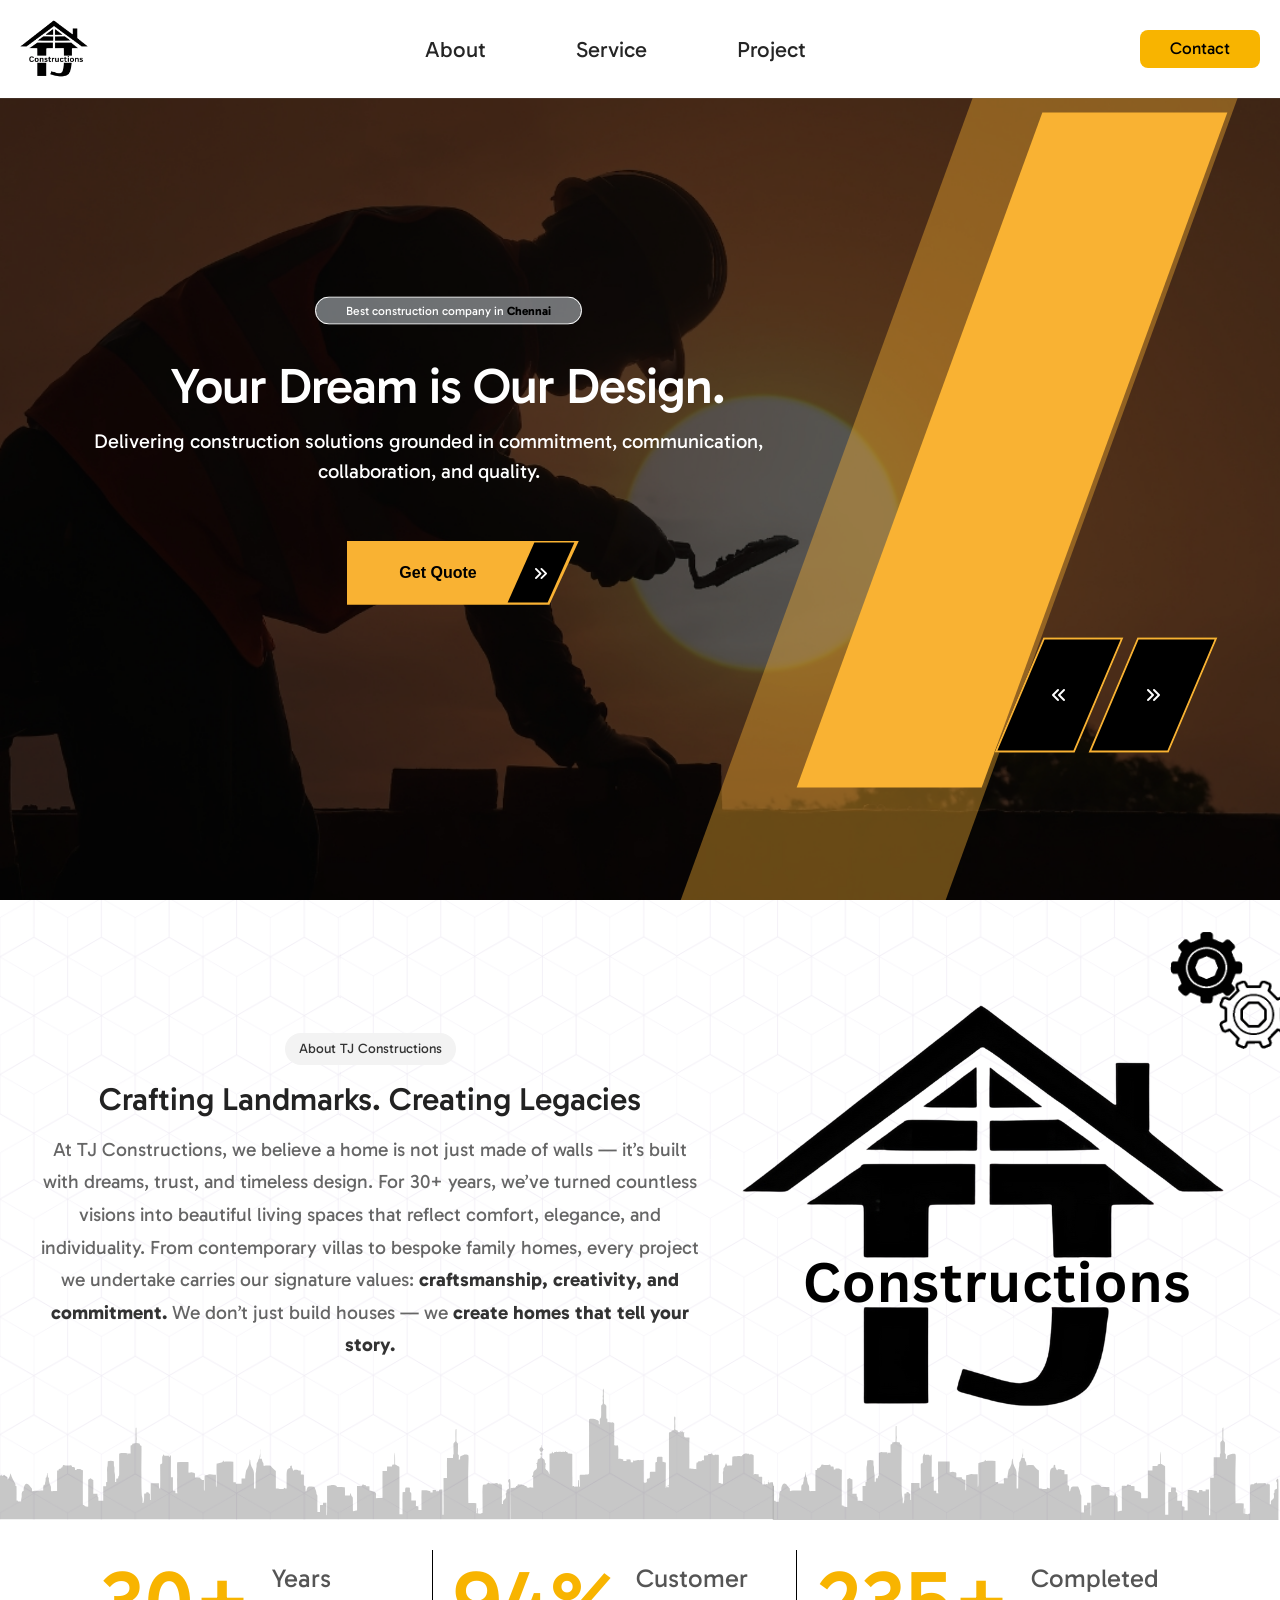
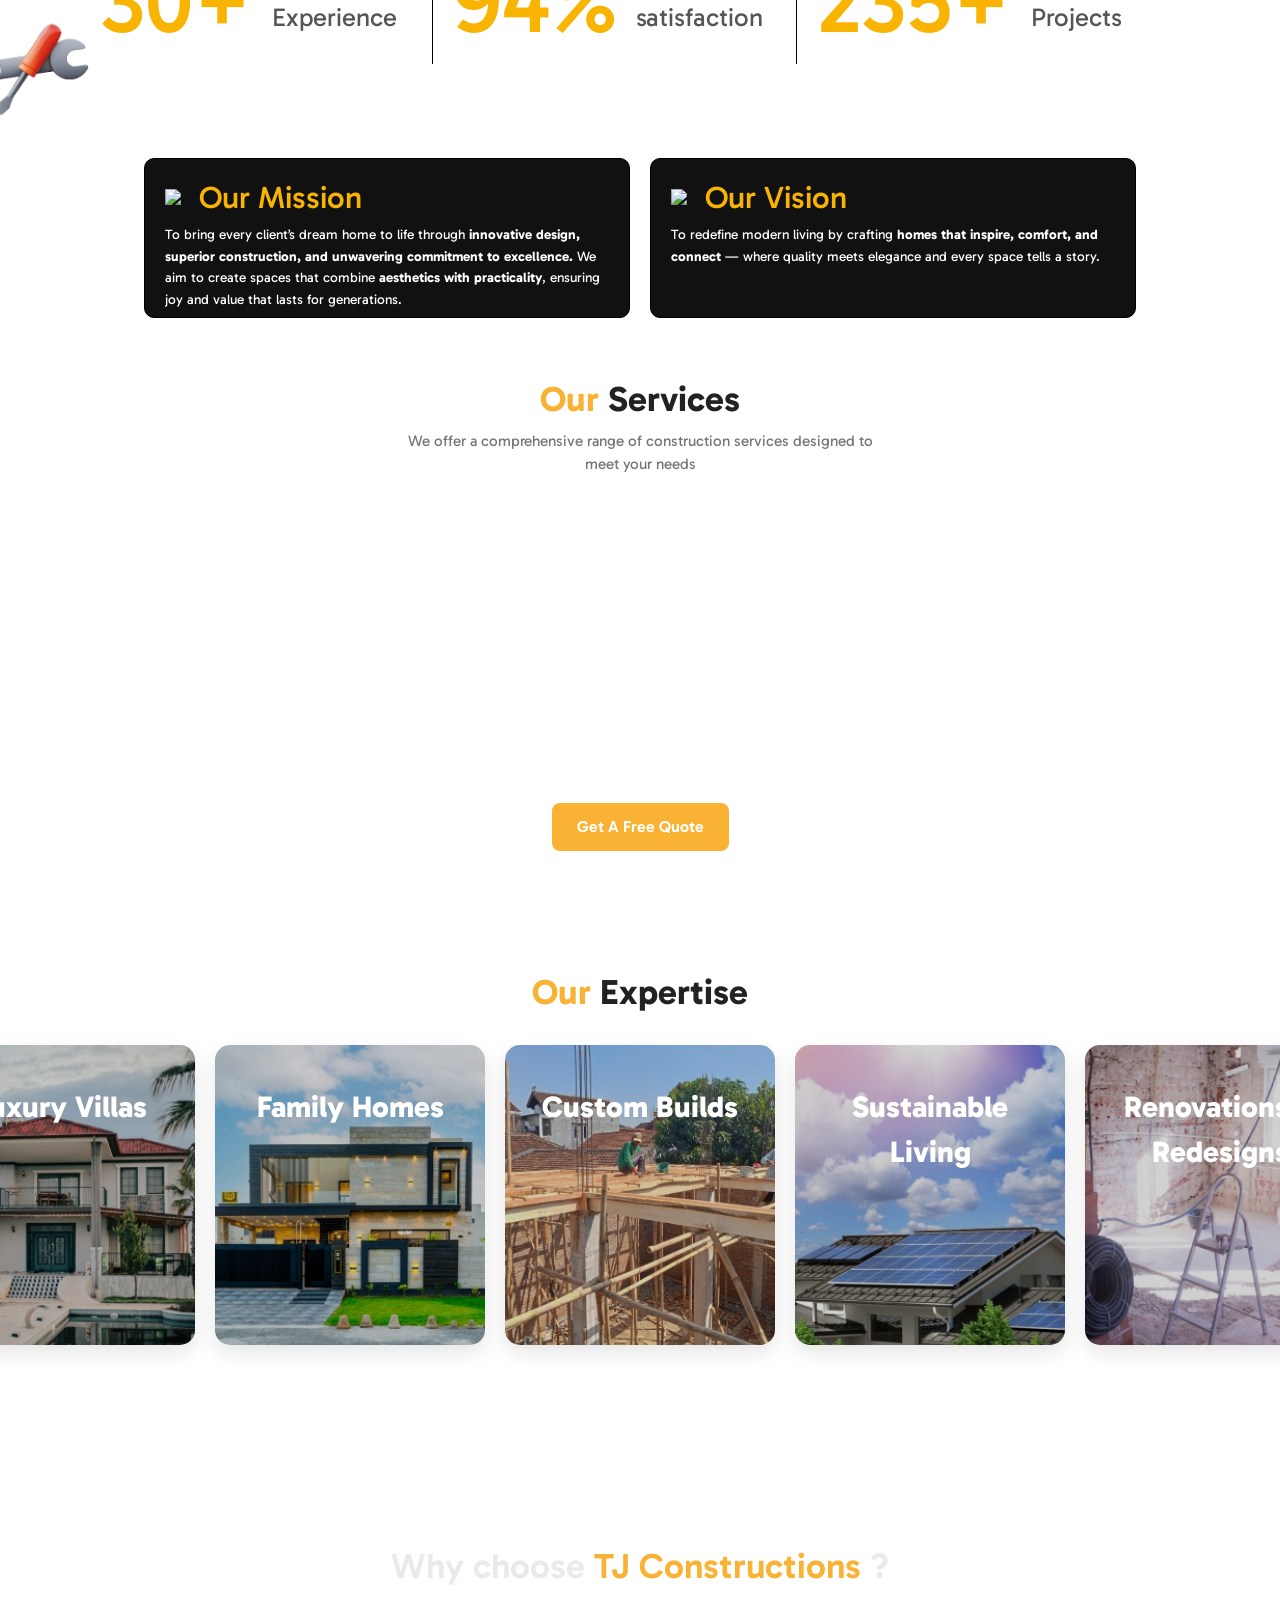
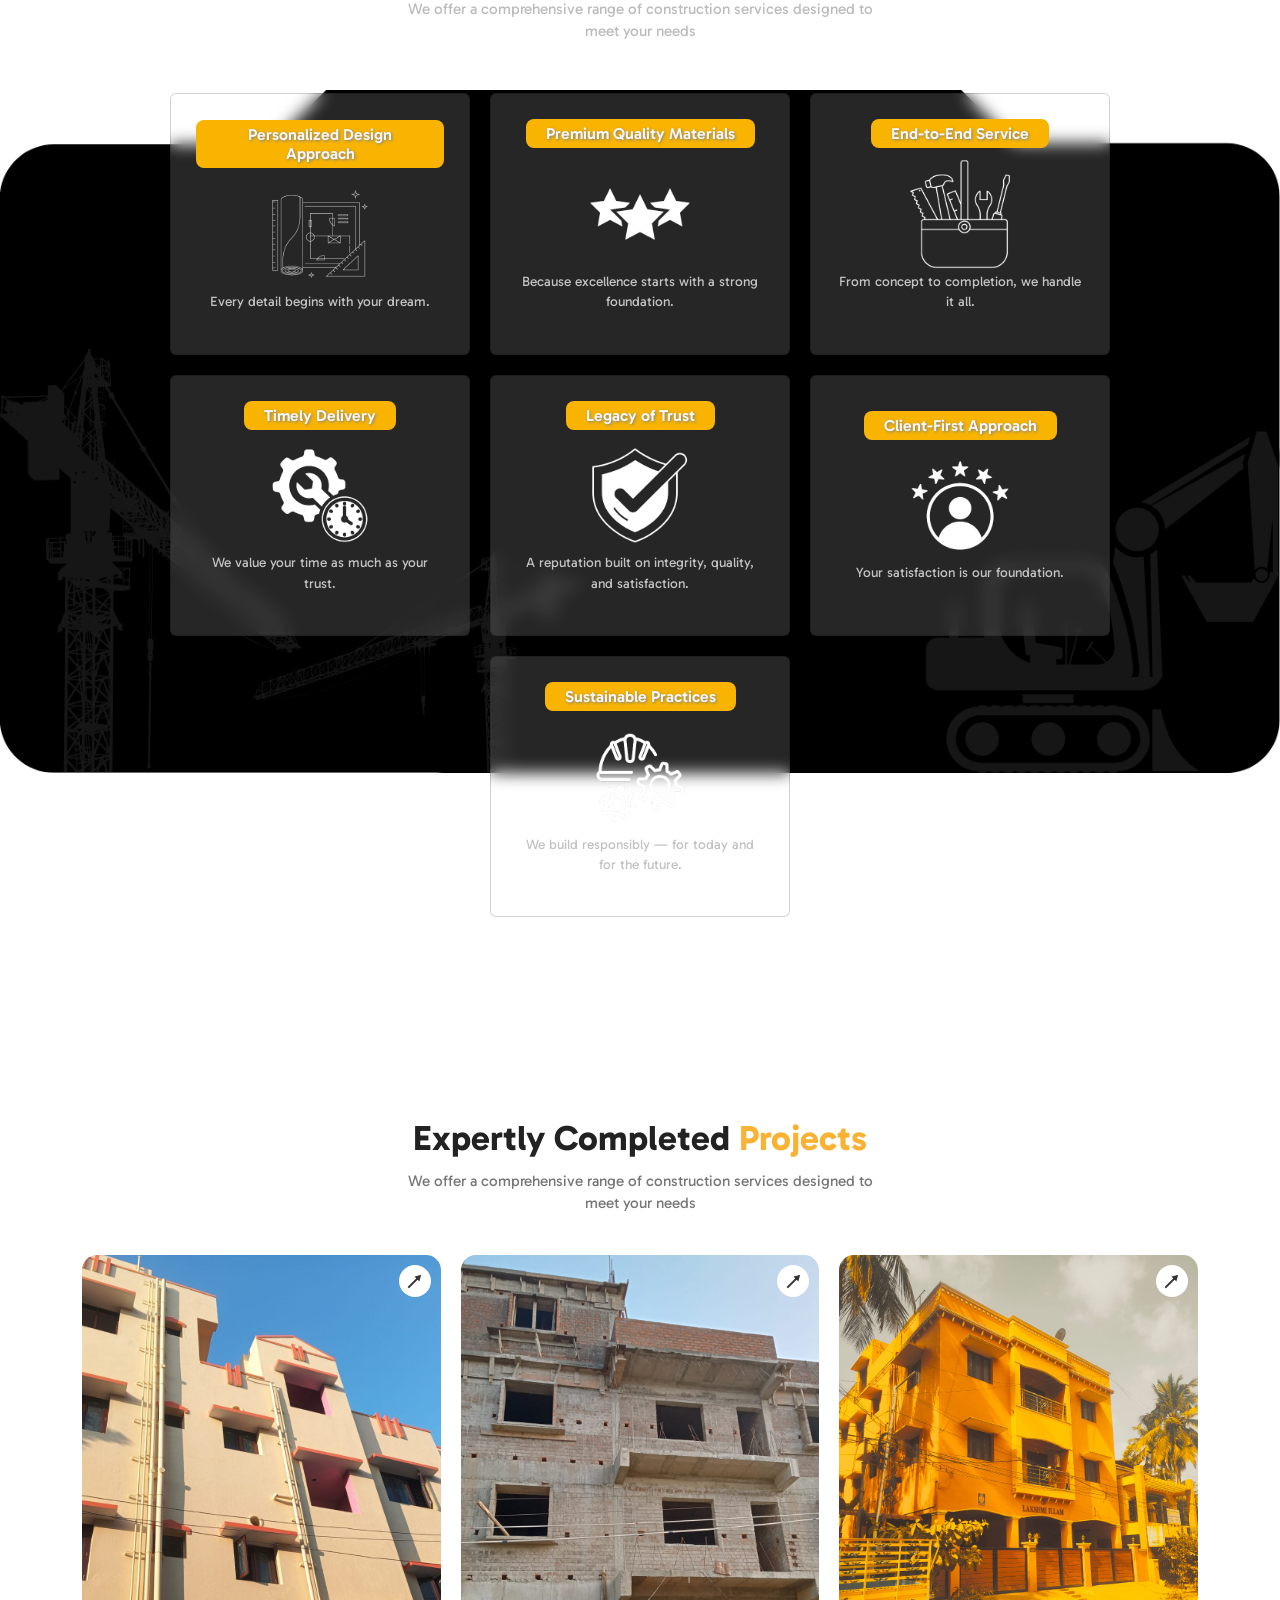
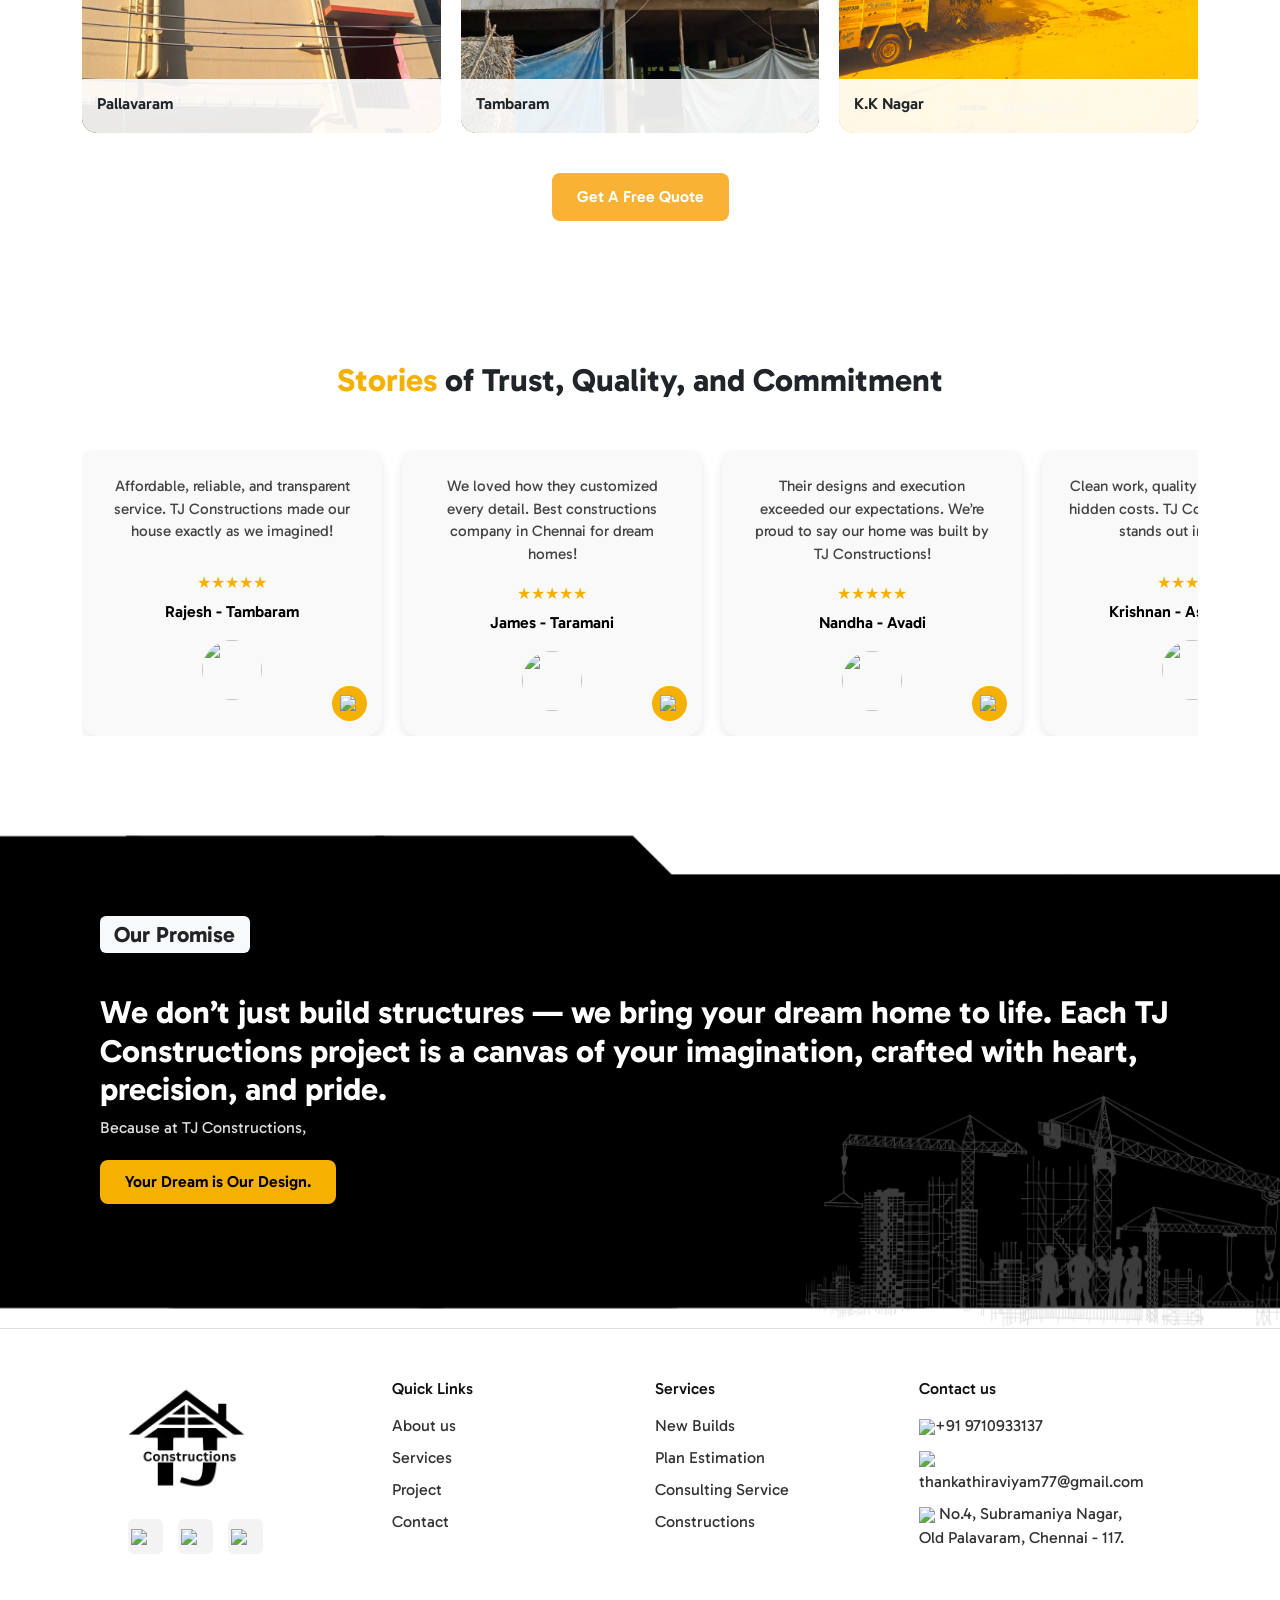
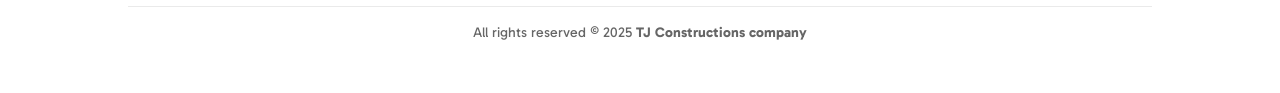
==== commit 529f062a: "Update index.html" ====
--- a/index.html
+++ b/index.html
@@ -132,7 +132,7 @@
         <h2 data-aos="fade-up">Crafting Landmarks. Creating Legacies</h2>
         <p class="about-text" data-aos="fade-left">
           At TJ Constructions, we believe a home is not just made of walls — it’s built with dreams, trust, and timeless design.
-For 17+ years, we’ve turned countless visions into beautiful living spaces that reflect comfort, elegance, and individuality.
+For 30+ years, we’ve turned countless visions into beautiful living spaces that reflect comfort, elegance, and individuality.
 From contemporary villas to bespoke family homes, every project we undertake carries our signature values: <strong>craftsmanship, creativity, and commitment.</strong>
 We don’t just build houses — we <strong>create homes that tell your story.</strong>
         </p>
@@ -705,3 +705,4 @@
 
 </html>
 
+
--- a/Assets/style/index.css
+++ b/Assets/style/index.css
@@ -283,7 +283,7 @@
 /* Section Layout */
 .about-section {
   padding: 60px 20px;
-  background-image: url("../bg\ 1.png");
+  background-image: url("../bg4.png");
   background-position: bottom;
   background-repeat: no-repeat;
   background-size: cover; 
@@ -1841,4 +1841,3 @@
         transform: unset;
     }
 }
-
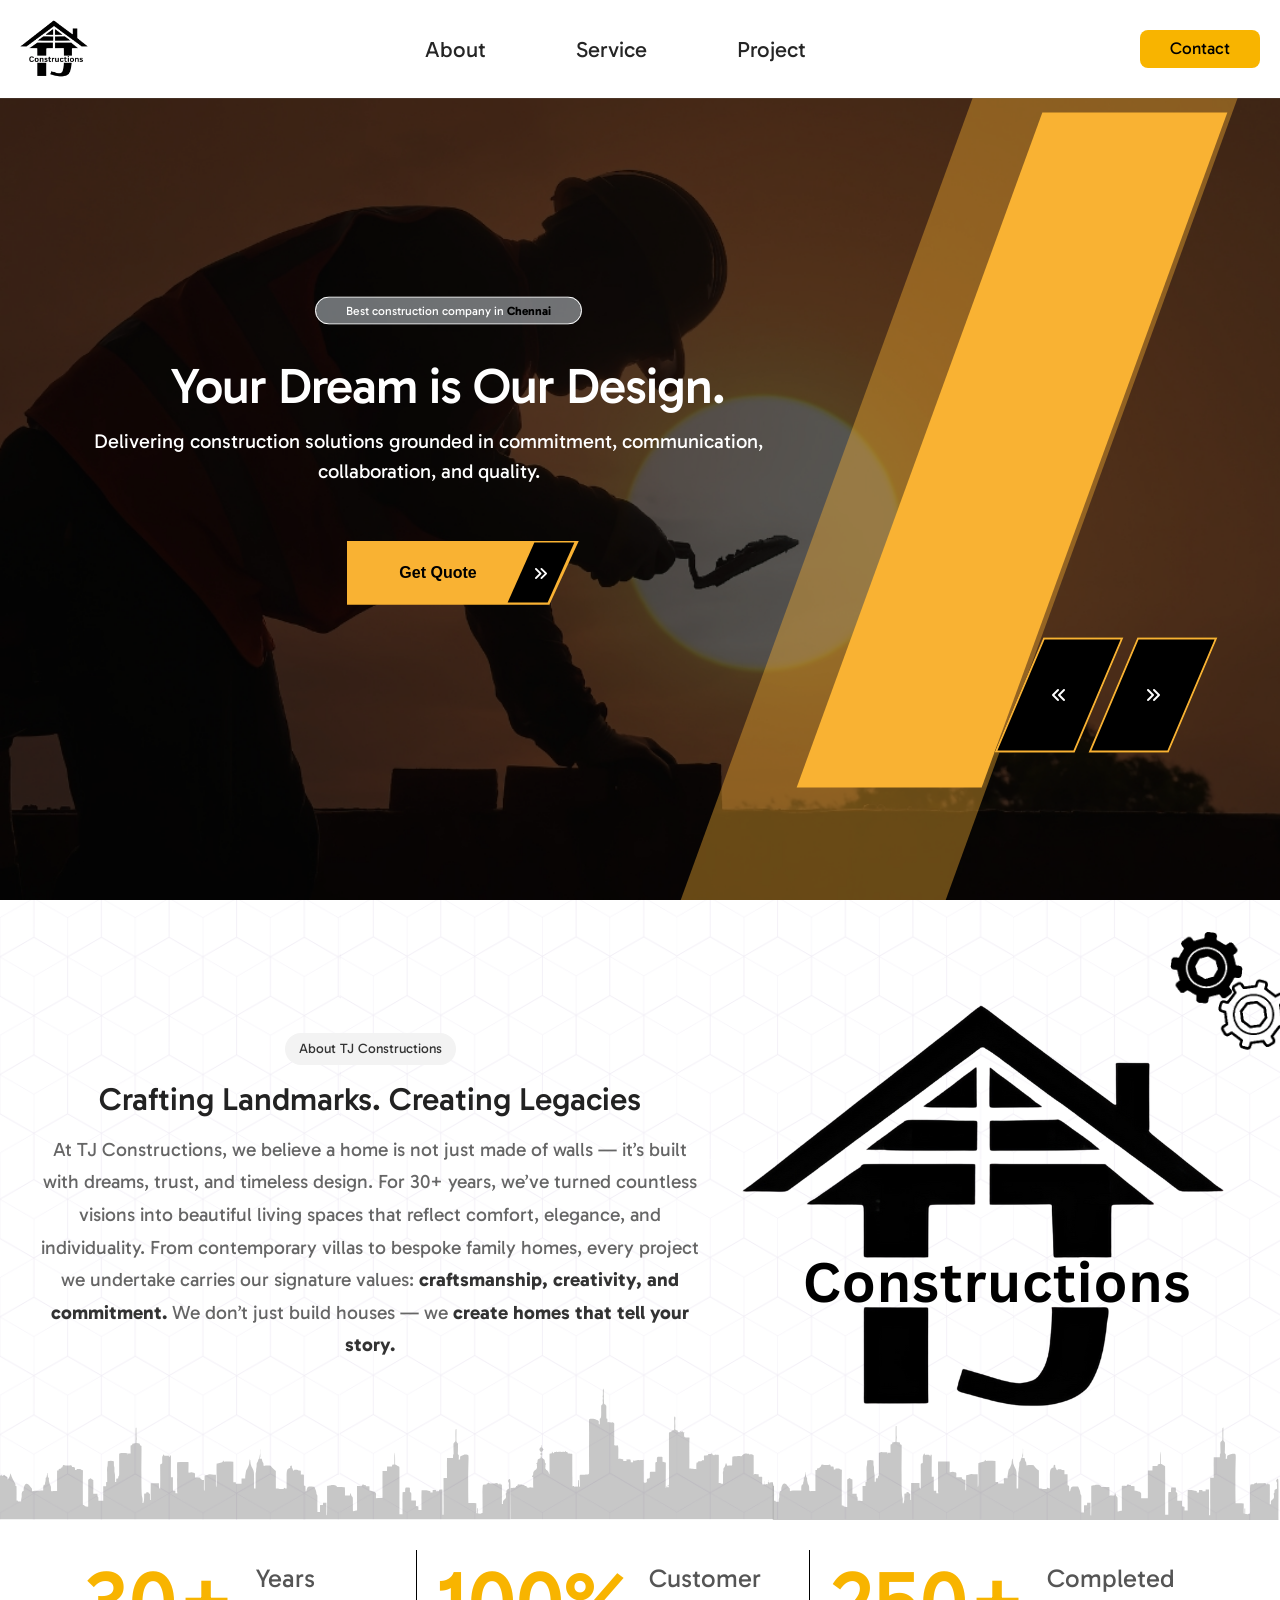
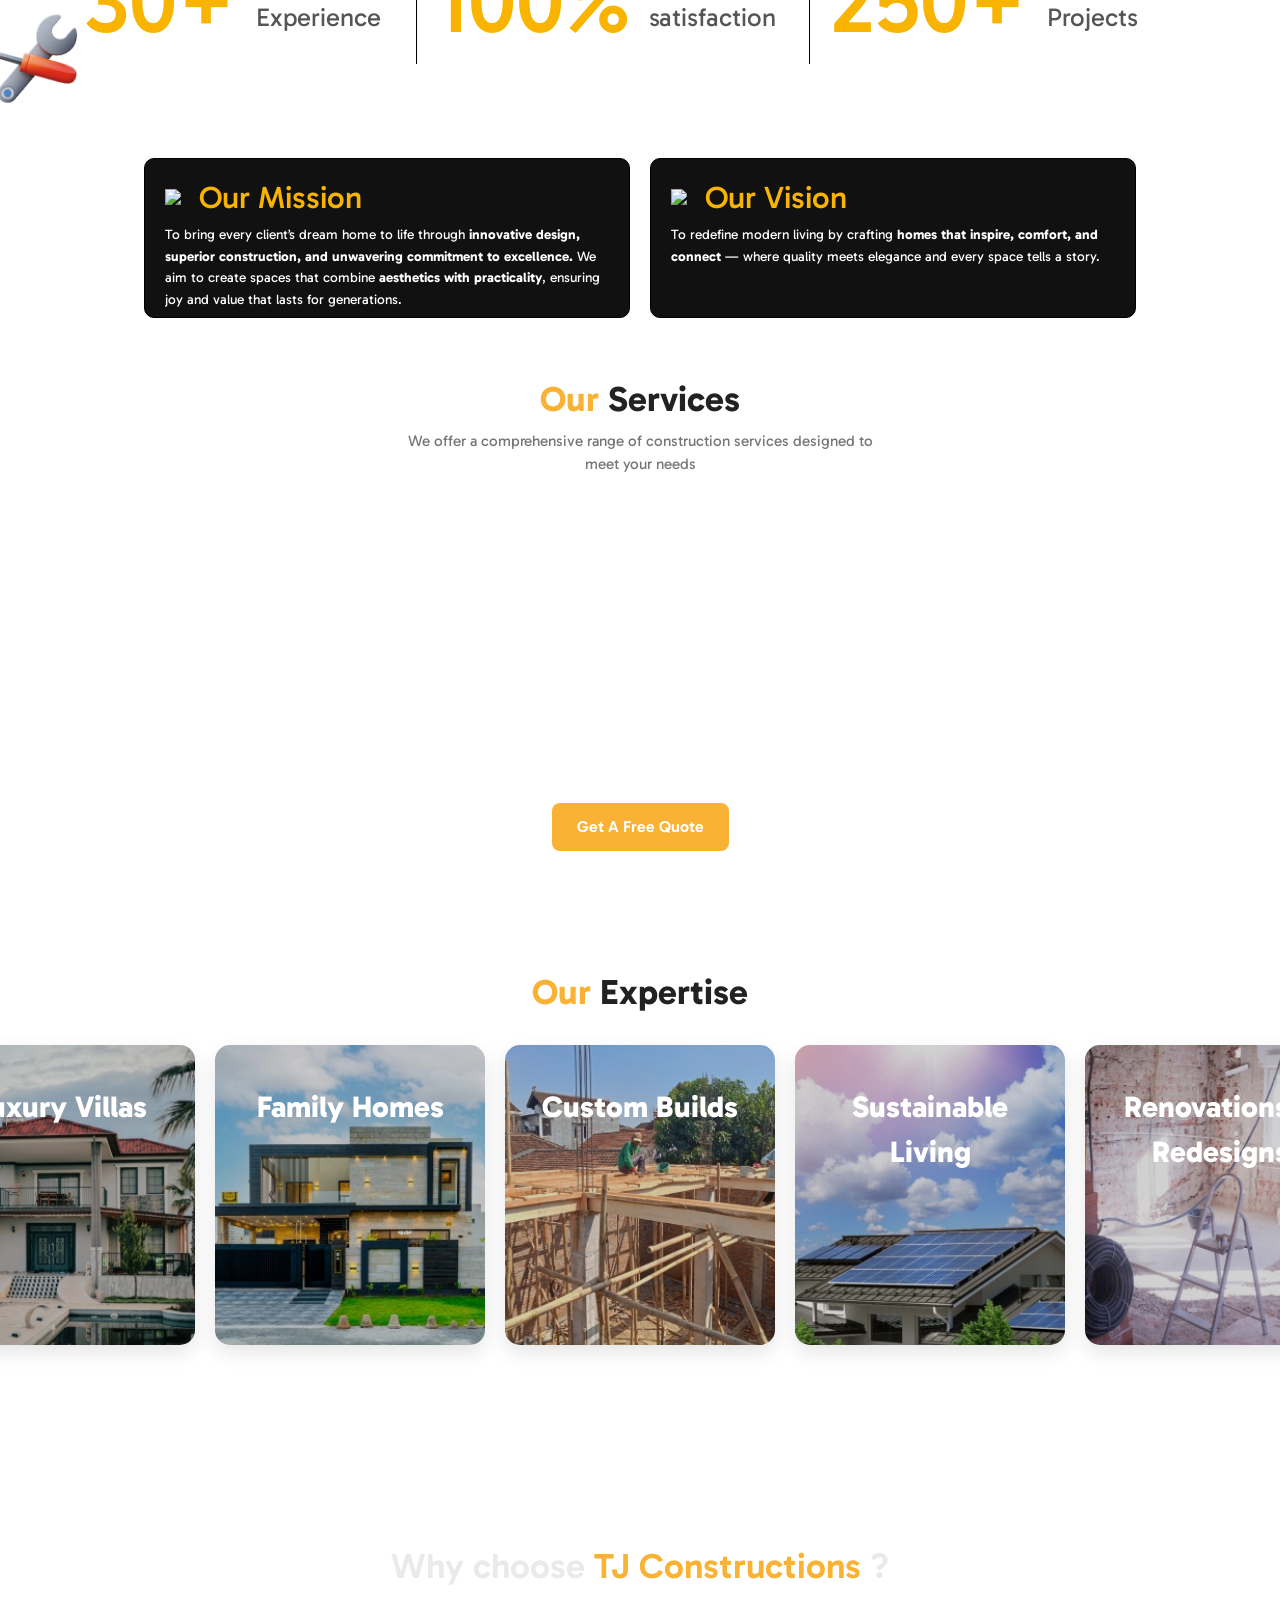
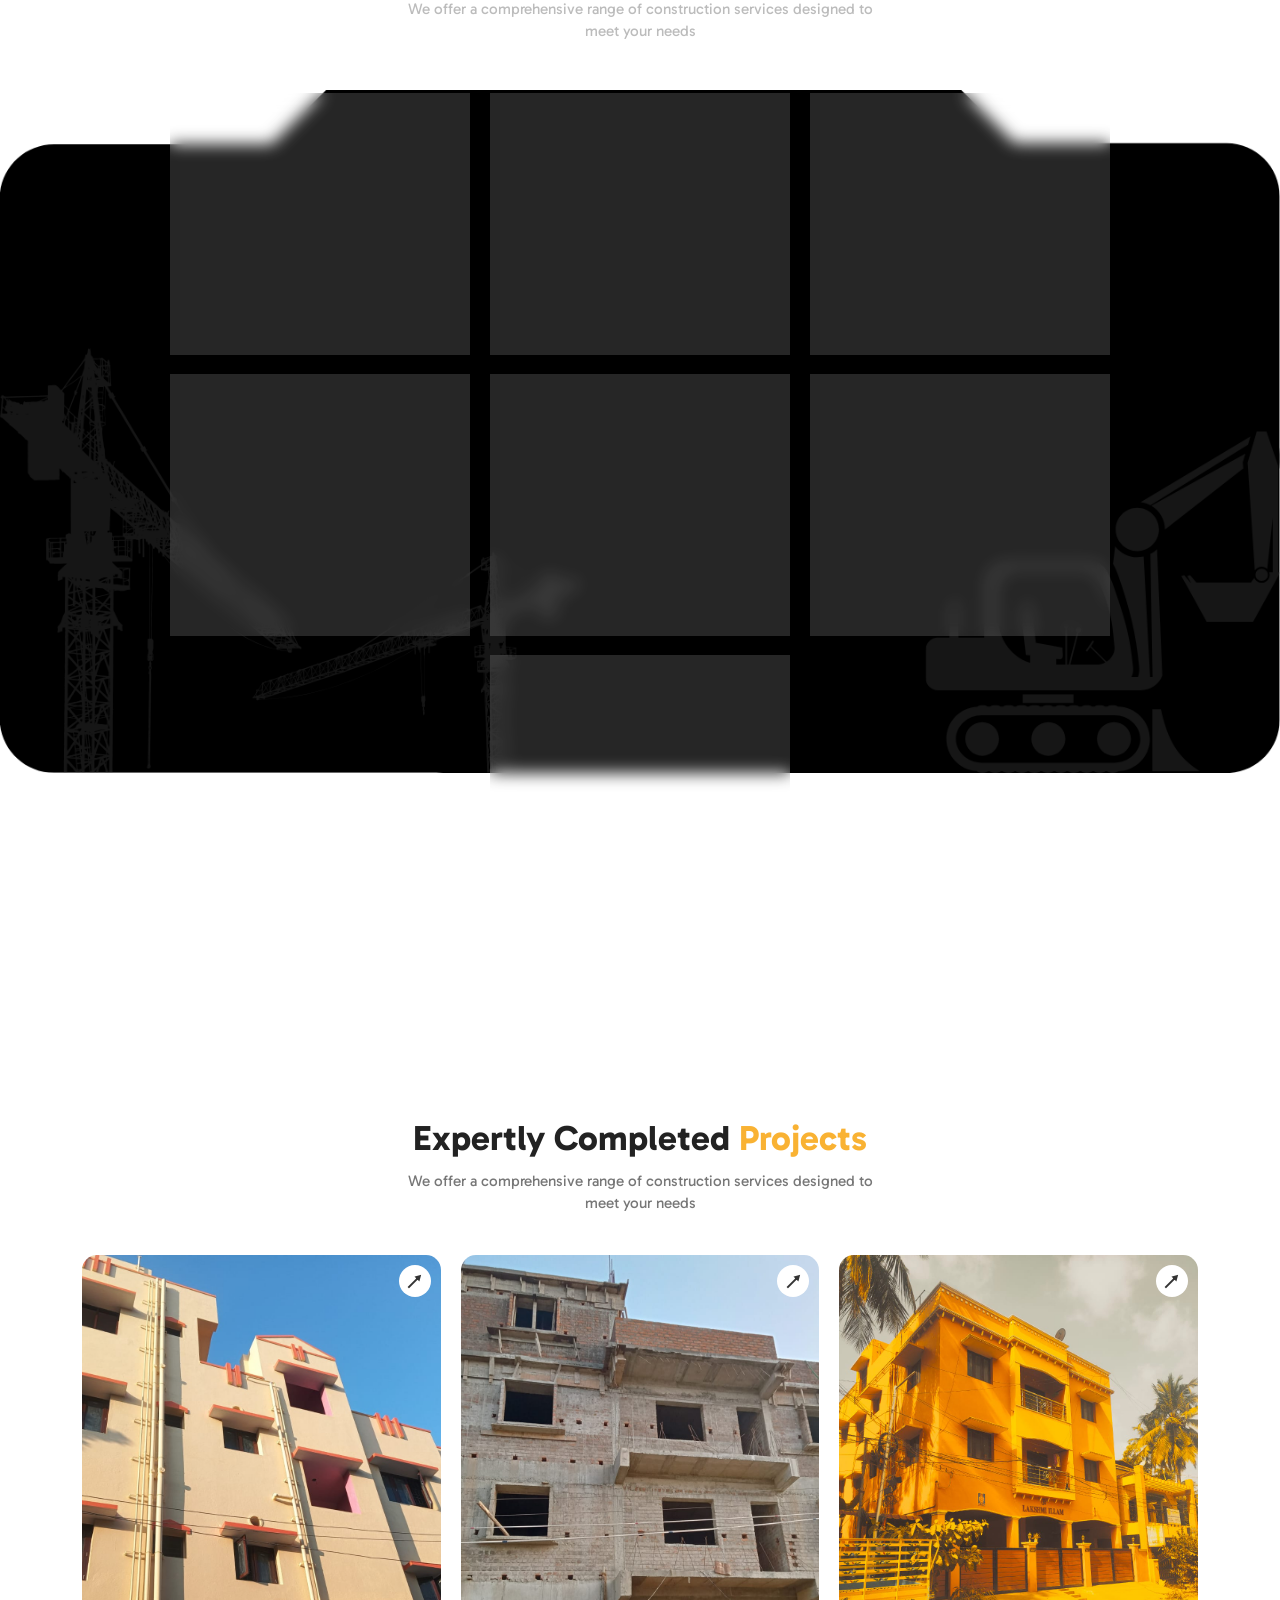
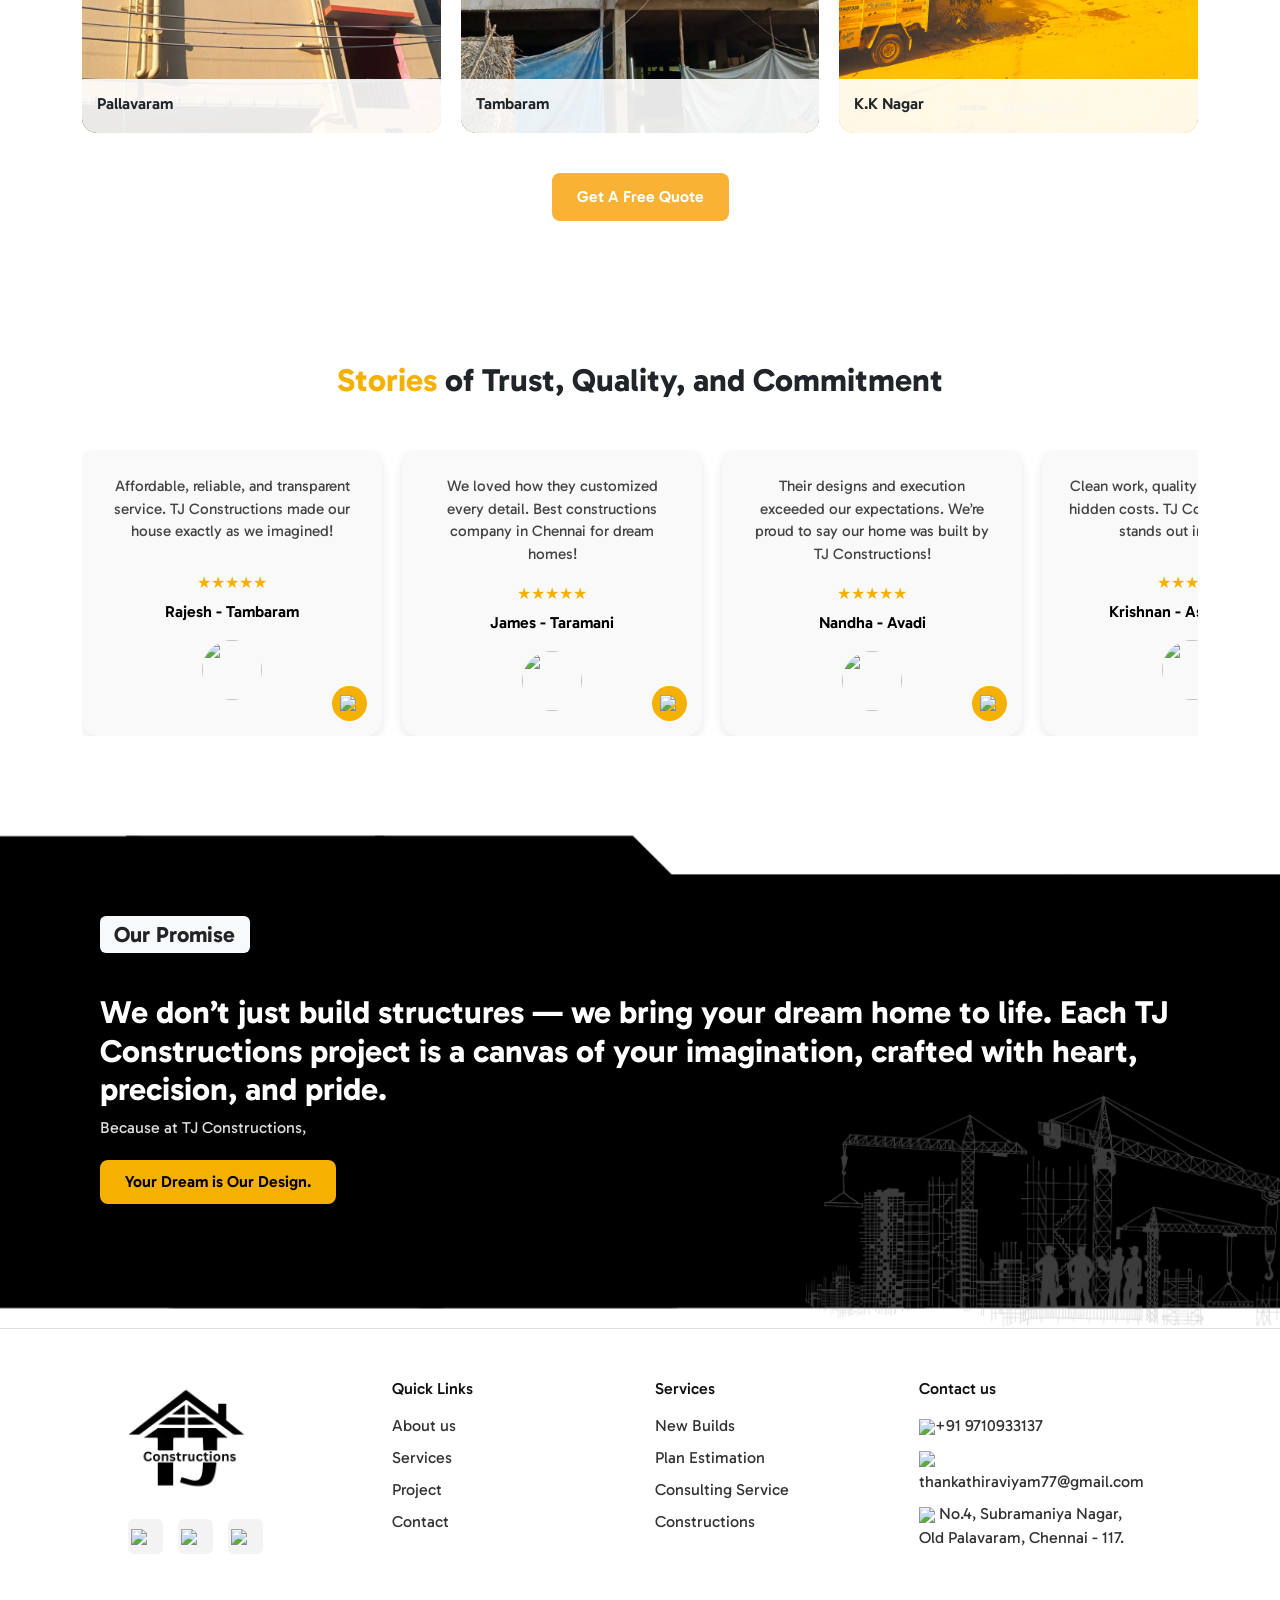
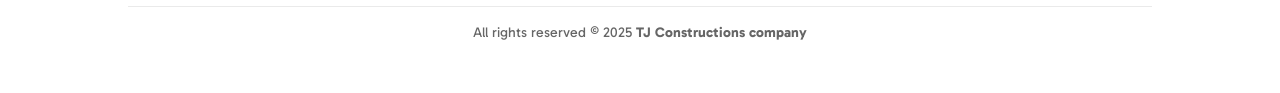
==== commit eda83081: "Update index.html" ====
--- a/index.html
+++ b/index.html
@@ -67,7 +67,7 @@
         <a href="#service">Service</a>
         <a href="#project">Project</a>
     </div>
-    <button class="con" onclick="window.location.href='#contact'">Contact</button>
+    <button class="con" onclick="window.location.href='tel:+919710933137'">Contact</button>
 </div>
     <!-- header end -->
 
@@ -86,7 +86,7 @@
                           <p class="small-text" style="font-size:12px; margin-bottom: 90px; padding: 6px 30px; background-color: rgba(240, 248, 255, 0.442); border: 1px solid white; border-radius: 25px; display: inline;">Best construction company in <strong>Chennai</strong></p>
                             <h1 style="text-align: center; margin-top: 30px;">Your Dream is Our Design.</h1>
                             <p>Delivering construction solutions grounded in commitment, communication, collaboration, and quality.</p>
-                            <a class="slide-btn" href="">Get Quote<i class="fa-solid fa-angles-right"></i></a>
+                            <a class="slide-btn" href="tel:+919710933137">Get Quote<i class="fa-solid fa-angles-right"></i></a>
                         </div>
                     </div>
                 </div> 
@@ -97,7 +97,7 @@
                         <div class="f-slider-one-data">
                             <h1>From Blueprint to Reality</h1>
                             <p>End-to-end construction, renovation, and design services that bring your vision to life.</p>
-                            <a class="slide-btn" href="">Get Quote<i class="fa-solid fa-angles-right"></i></a>
+                            <a class="slide-btn" href="tel:+919710933137">Get Quote<i class="fa-solid fa-angles-right"></i></a>
                         </div>
                     </div>
                 </div>
@@ -108,7 +108,7 @@
                         <div class="f-slider-one-data">
                             <h1>A Better Way To Build Your Dreams</h1>
                             <p>Innovative designs, sustainable solutions, and construction excellence in every detail.</p>
-                            <a class="slide-btn" href="">Get Quote<i class="fa-solid fa-angles-right"></i></a>
+                            <a class="slide-btn" href="tel:+919710933137">Get Quote<i class="fa-solid fa-angles-right"></i></a>
                         </div>
                     </div>
                 </div>
@@ -509,17 +509,17 @@
         <li><a href="#about">About us</a></li>
         <li><a href="#service">Services</a></li>
         <li><a href="#project">Project</a></li>
-        <li><a href="#contact">Contact</a></li>
+        <li><a href="tel:+919710933137">Contact</a></li>
       </ul>
     </div>
 
     <div class="footer-section">
       <h4>Services</h4>
       <ul>
-        <li><a href="#">New Builds</a></li>
-        <li><a href="#">Plan Estimation</a></li>
-        <li><a href="#">Consulting Service</a></li>
-        <li><a href="#">Constructions</a></li>
+        <li><a href="tel:+919710933137">New Builds</a></li>
+        <li><a href="tel:+919710933137">Plan Estimation</a></li>
+        <li><a href="tel:+919710933137">Consulting Service</a></li>
+        <li><a href="tel:+919710933137">Constructions</a></li>
       </ul>
     </div>
 
@@ -706,3 +706,4 @@
 </html>
 
 
+
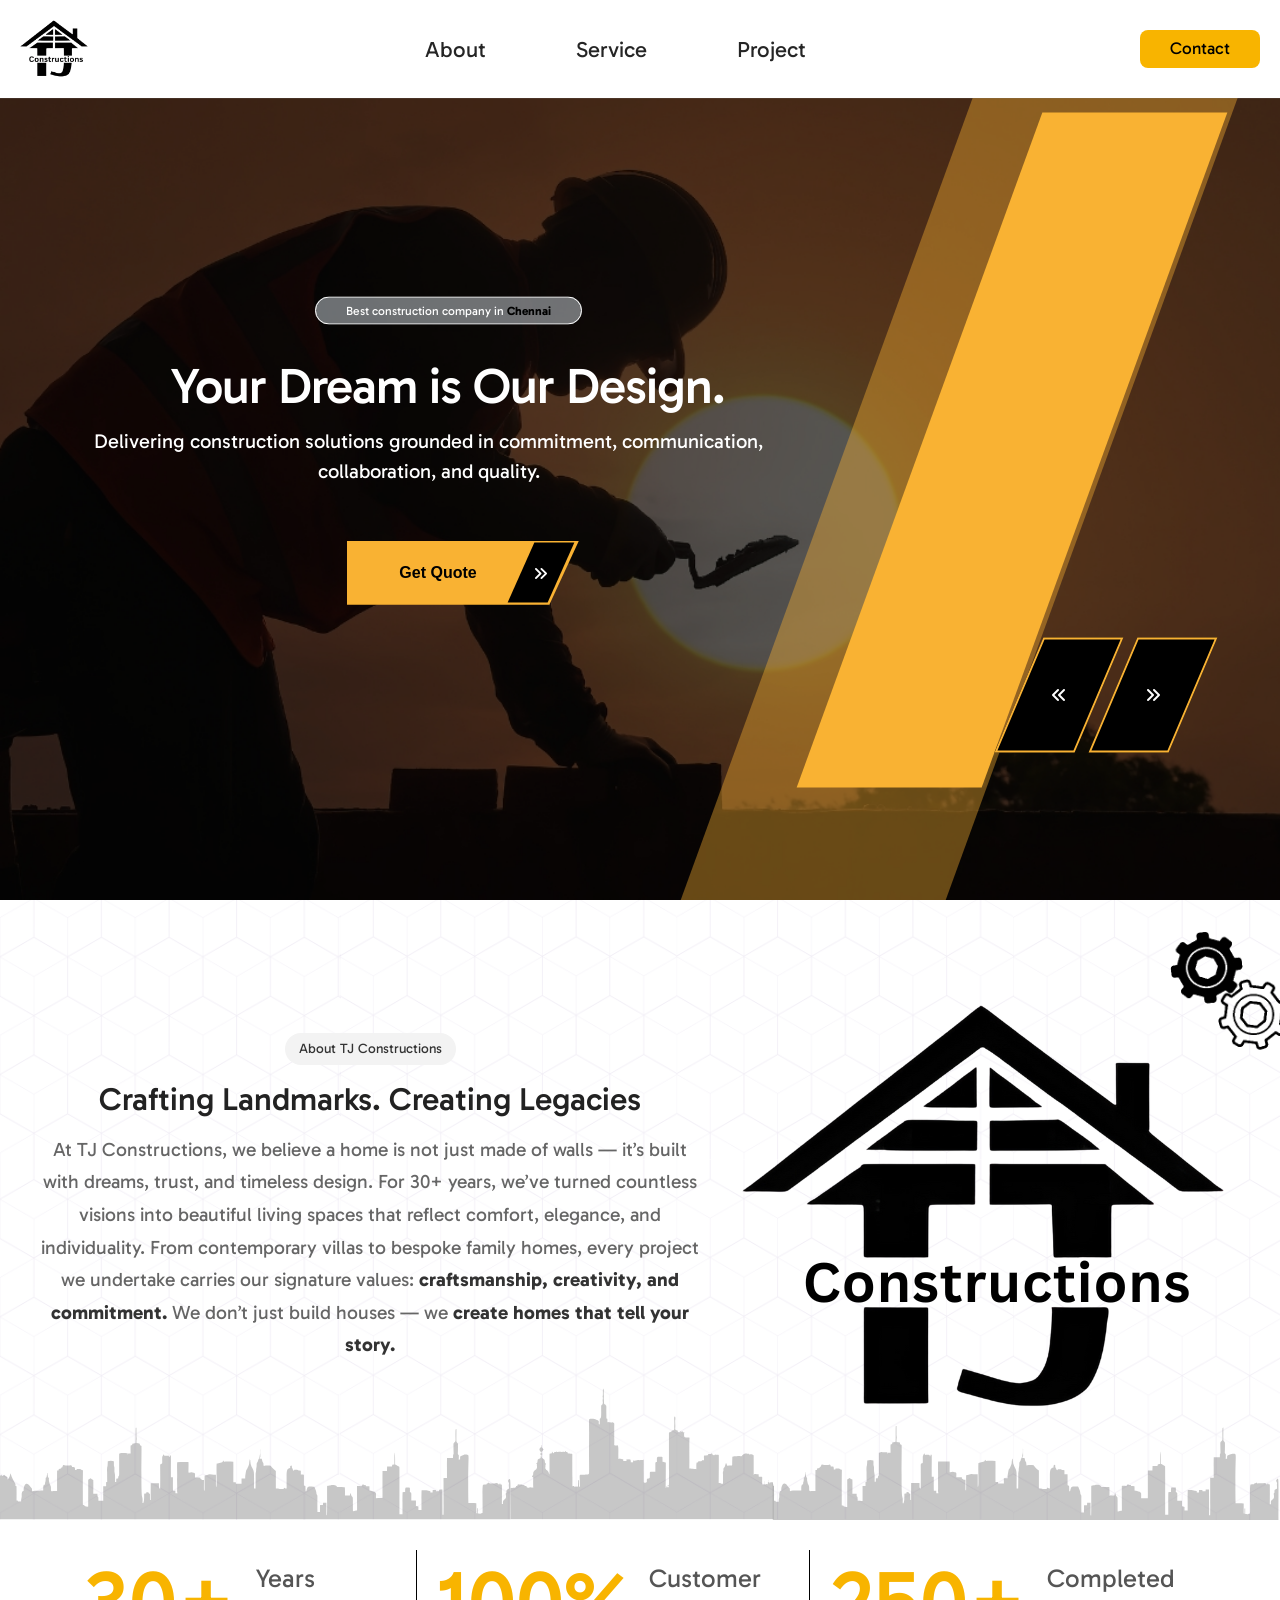
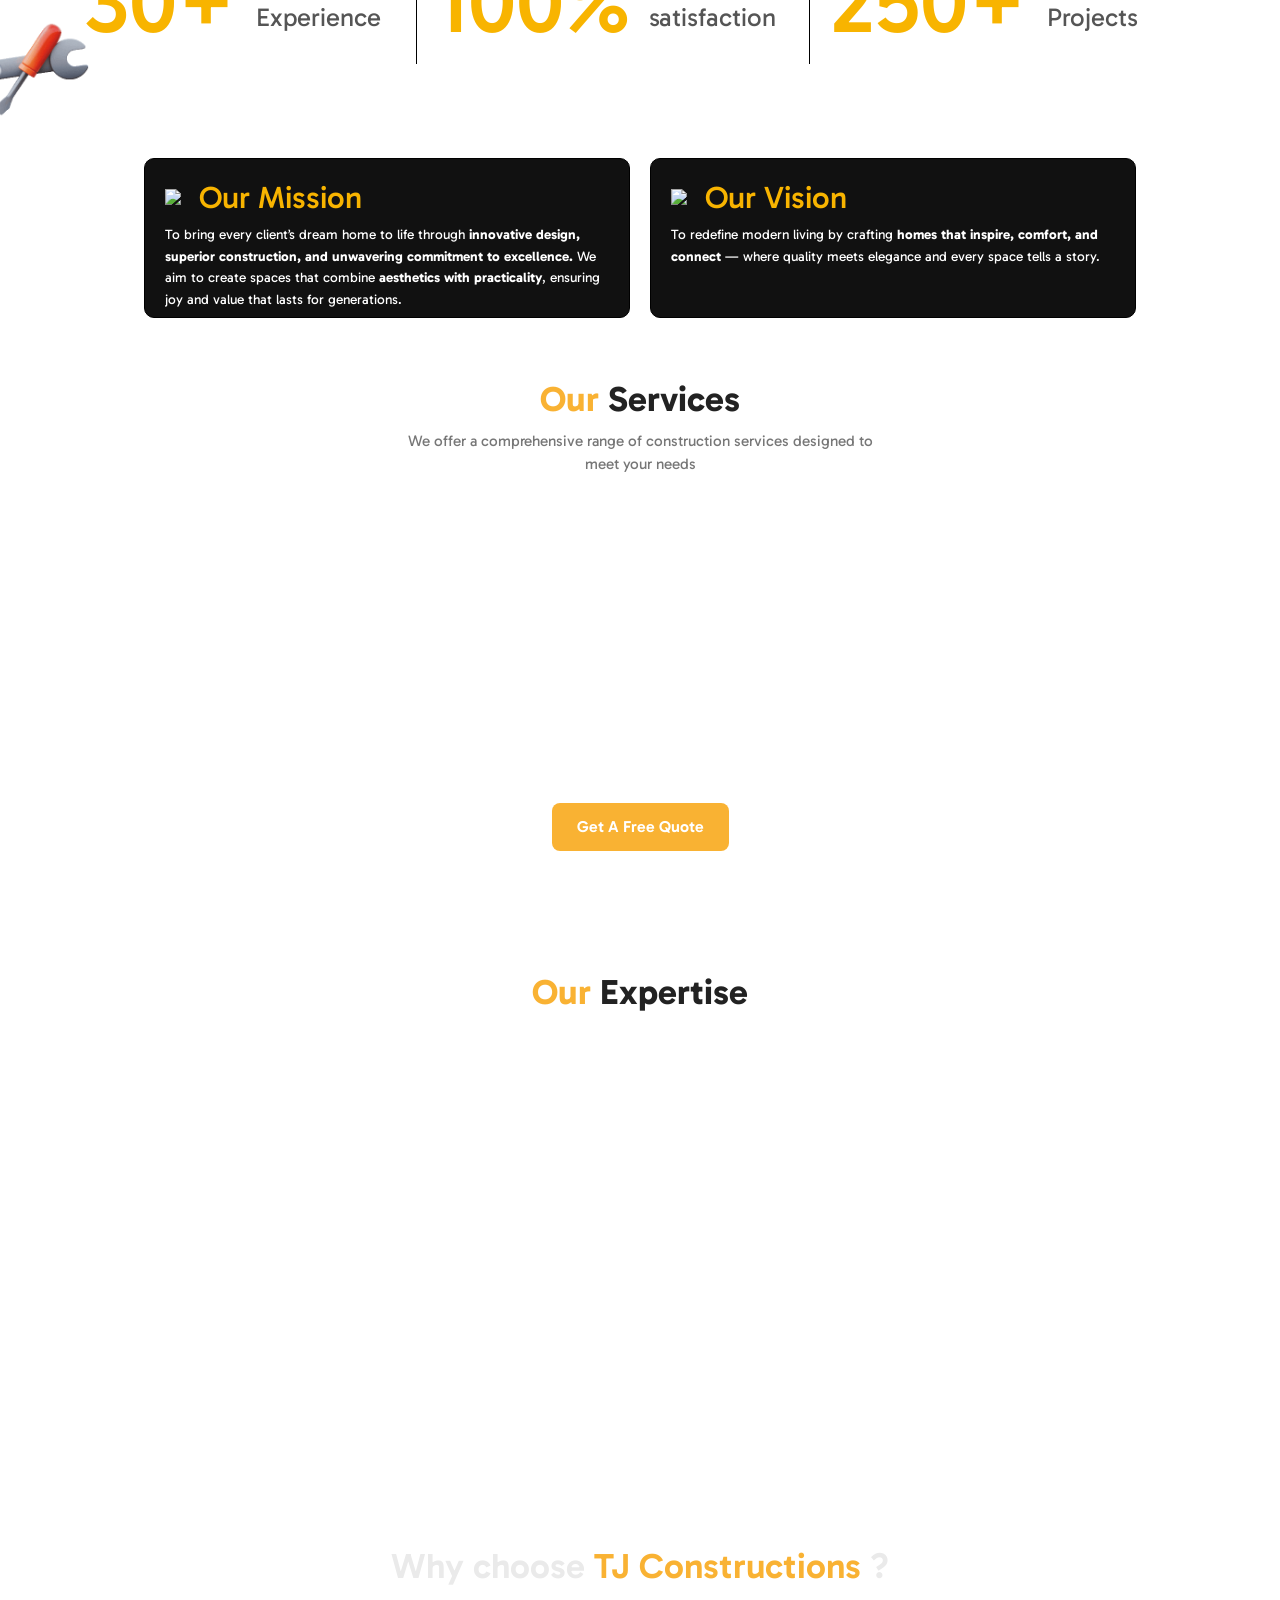
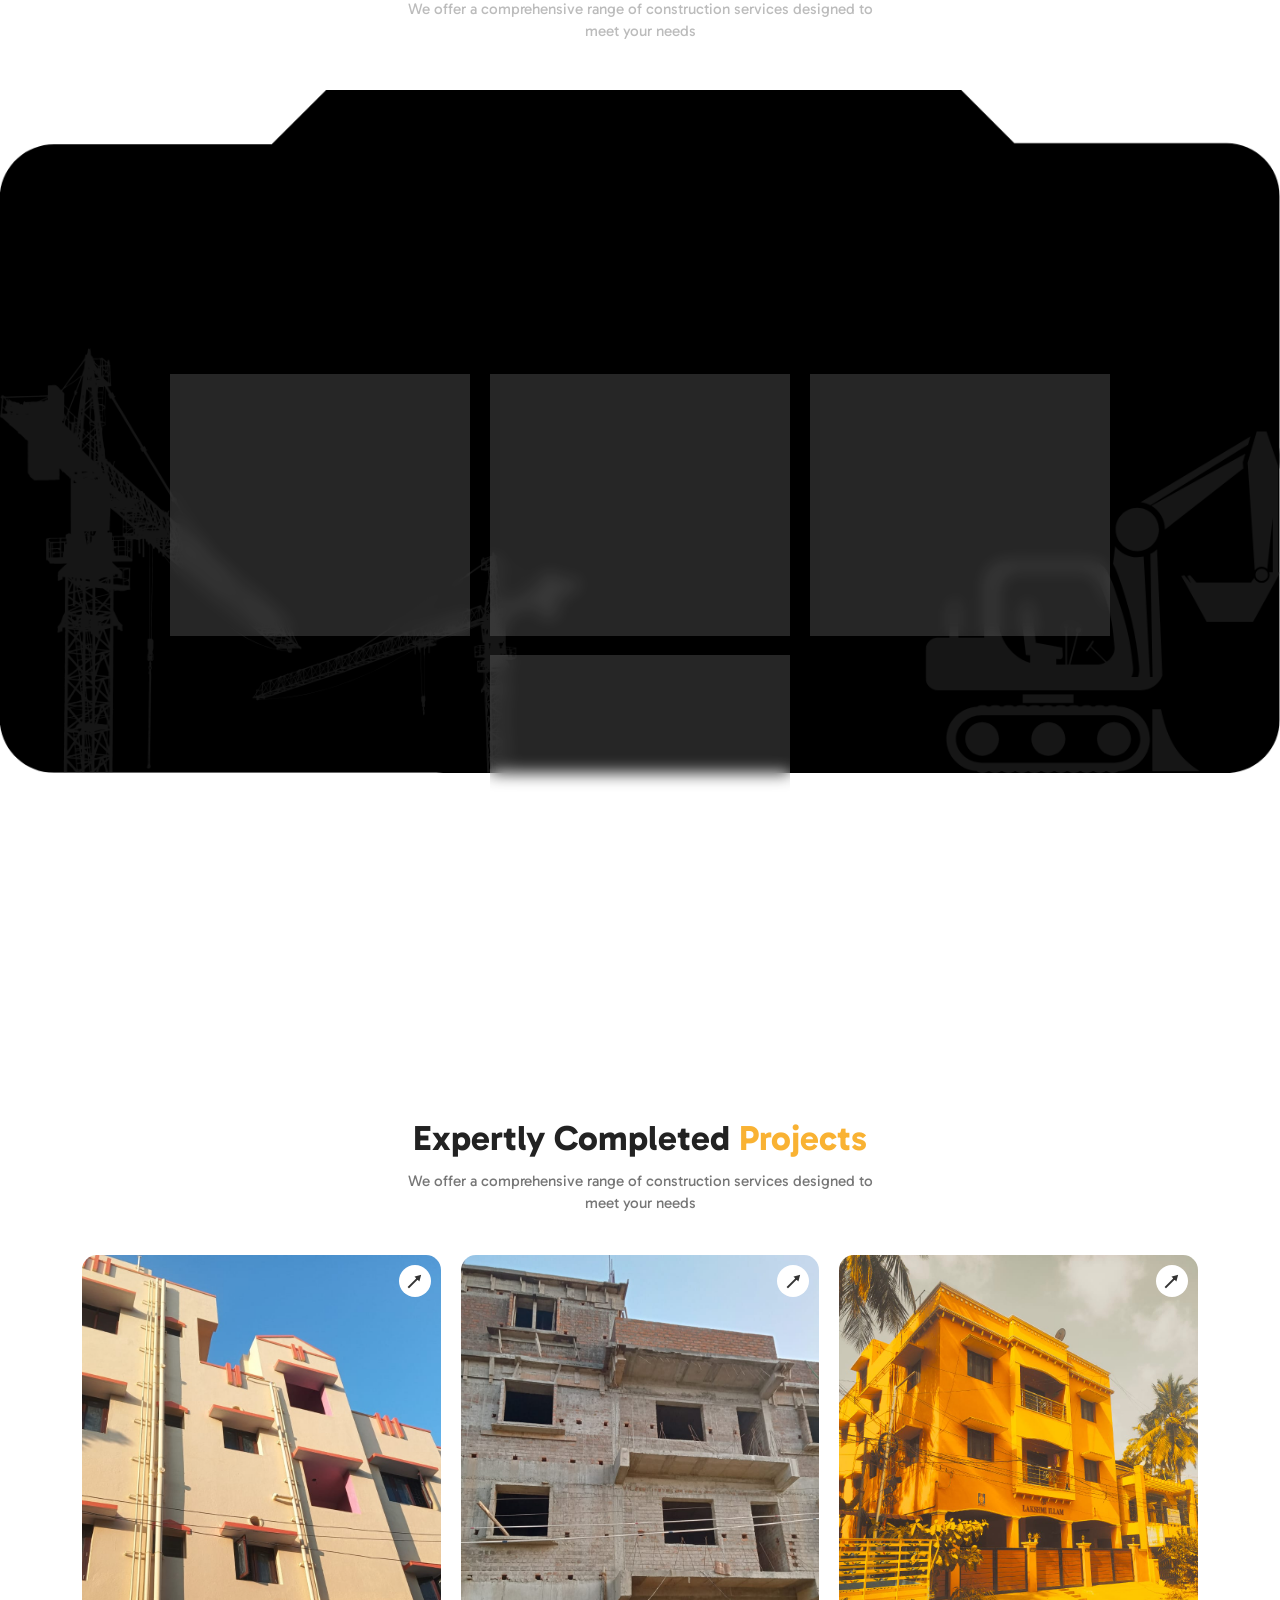
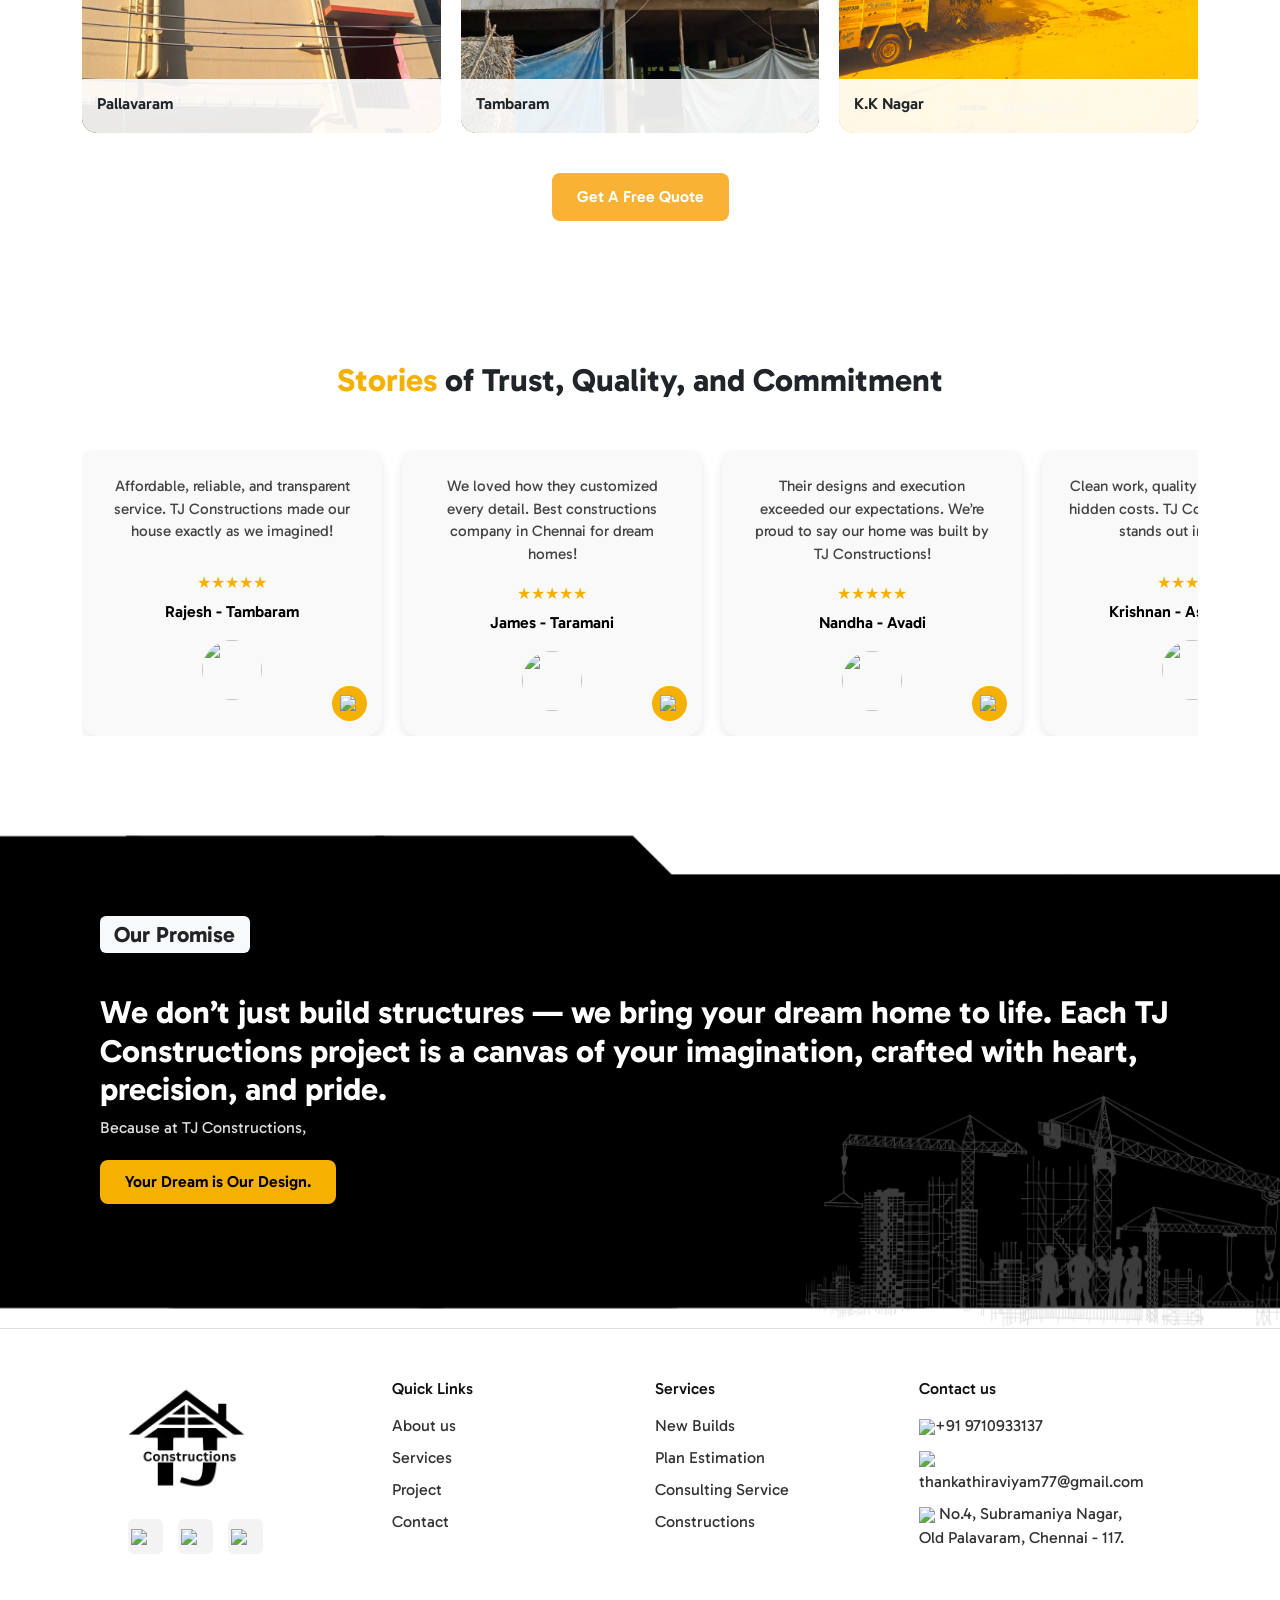
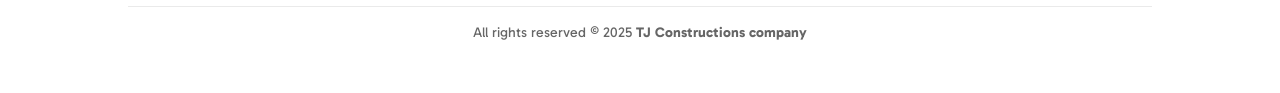
==== commit c42ccb1d: "Update index.html" ====
--- a/index.html
+++ b/index.html
@@ -86,7 +86,7 @@
                           <p class="small-text" style="font-size:12px; margin-bottom: 90px; padding: 6px 30px; background-color: rgba(240, 248, 255, 0.442); border: 1px solid white; border-radius: 25px; display: inline;">Best construction company in <strong>Chennai</strong></p>
                             <h1 style="text-align: center; margin-top: 30px;">Your Dream is Our Design.</h1>
                             <p>Delivering construction solutions grounded in commitment, communication, collaboration, and quality.</p>
-                            <a class="slide-btn" href="tel:+919710933137">Get Quote<i class="fa-solid fa-angles-right"></i></a>
+                            <a class="slide-btn" href="https://forms.gle/nSEsA3iyb4z61Ui57">Get Quote<i class="fa-solid fa-angles-right"></i></a>
                         </div>
                     </div>
                 </div> 
@@ -97,7 +97,7 @@
                         <div class="f-slider-one-data">
                             <h1>From Blueprint to Reality</h1>
                             <p>End-to-end construction, renovation, and design services that bring your vision to life.</p>
-                            <a class="slide-btn" href="tel:+919710933137">Get Quote<i class="fa-solid fa-angles-right"></i></a>
+                            <a class="slide-btn" href="https://forms.gle/nSEsA3iyb4z61Ui57">Get Quote<i class="fa-solid fa-angles-right"></i></a>
                         </div>
                     </div>
                 </div>
@@ -108,7 +108,7 @@
                         <div class="f-slider-one-data">
                             <h1>A Better Way To Build Your Dreams</h1>
                             <p>Innovative designs, sustainable solutions, and construction excellence in every detail.</p>
-                            <a class="slide-btn" href="tel:+919710933137">Get Quote<i class="fa-solid fa-angles-right"></i></a>
+                            <a class="slide-btn" href="https://forms.gle/nSEsA3iyb4z61Ui57">Get Quote<i class="fa-solid fa-angles-right"></i></a>
                         </div>
                     </div>
                 </div>
@@ -233,7 +233,7 @@
     </div>
 
     <div class="quote-btn-container">
-      <a href="tel:+919710933137" class="quote-btn">Get A Free Quote</a>
+      <a href="https://forms.gle/nSEsA3iyb4z61Ui57" class="quote-btn">Get A Free Quote</a>
     </div>
   </section>
 
@@ -391,7 +391,7 @@
       </div>
 
       <div class="quote-btn-container">
-        <a href="tel:+919710933137" class="quote-btn">Get A Free Quote</a>
+        <a href="https://forms.gle/nSEsA3iyb4z61Ui57" class="quote-btn">Get A Free Quote</a>
       </div>
     </div>
   </section>
@@ -707,3 +707,4 @@
 
 
 
+
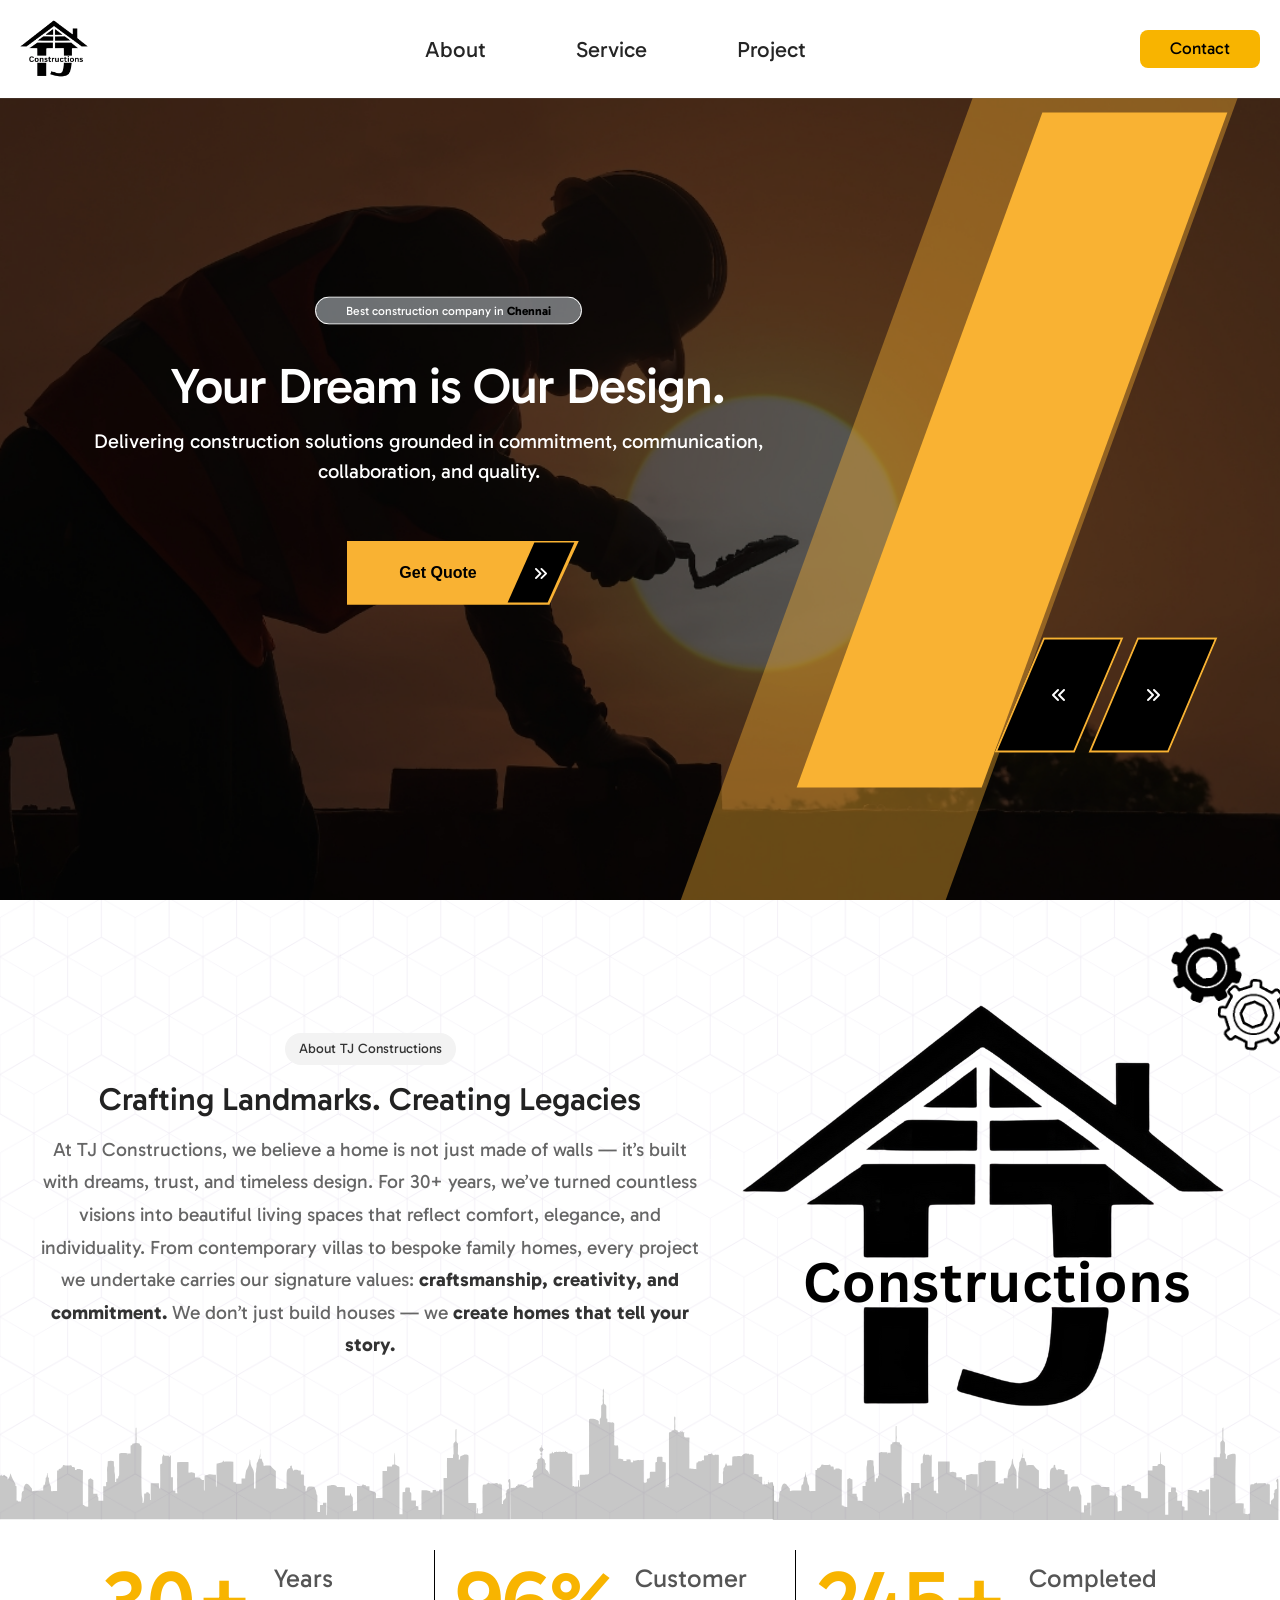
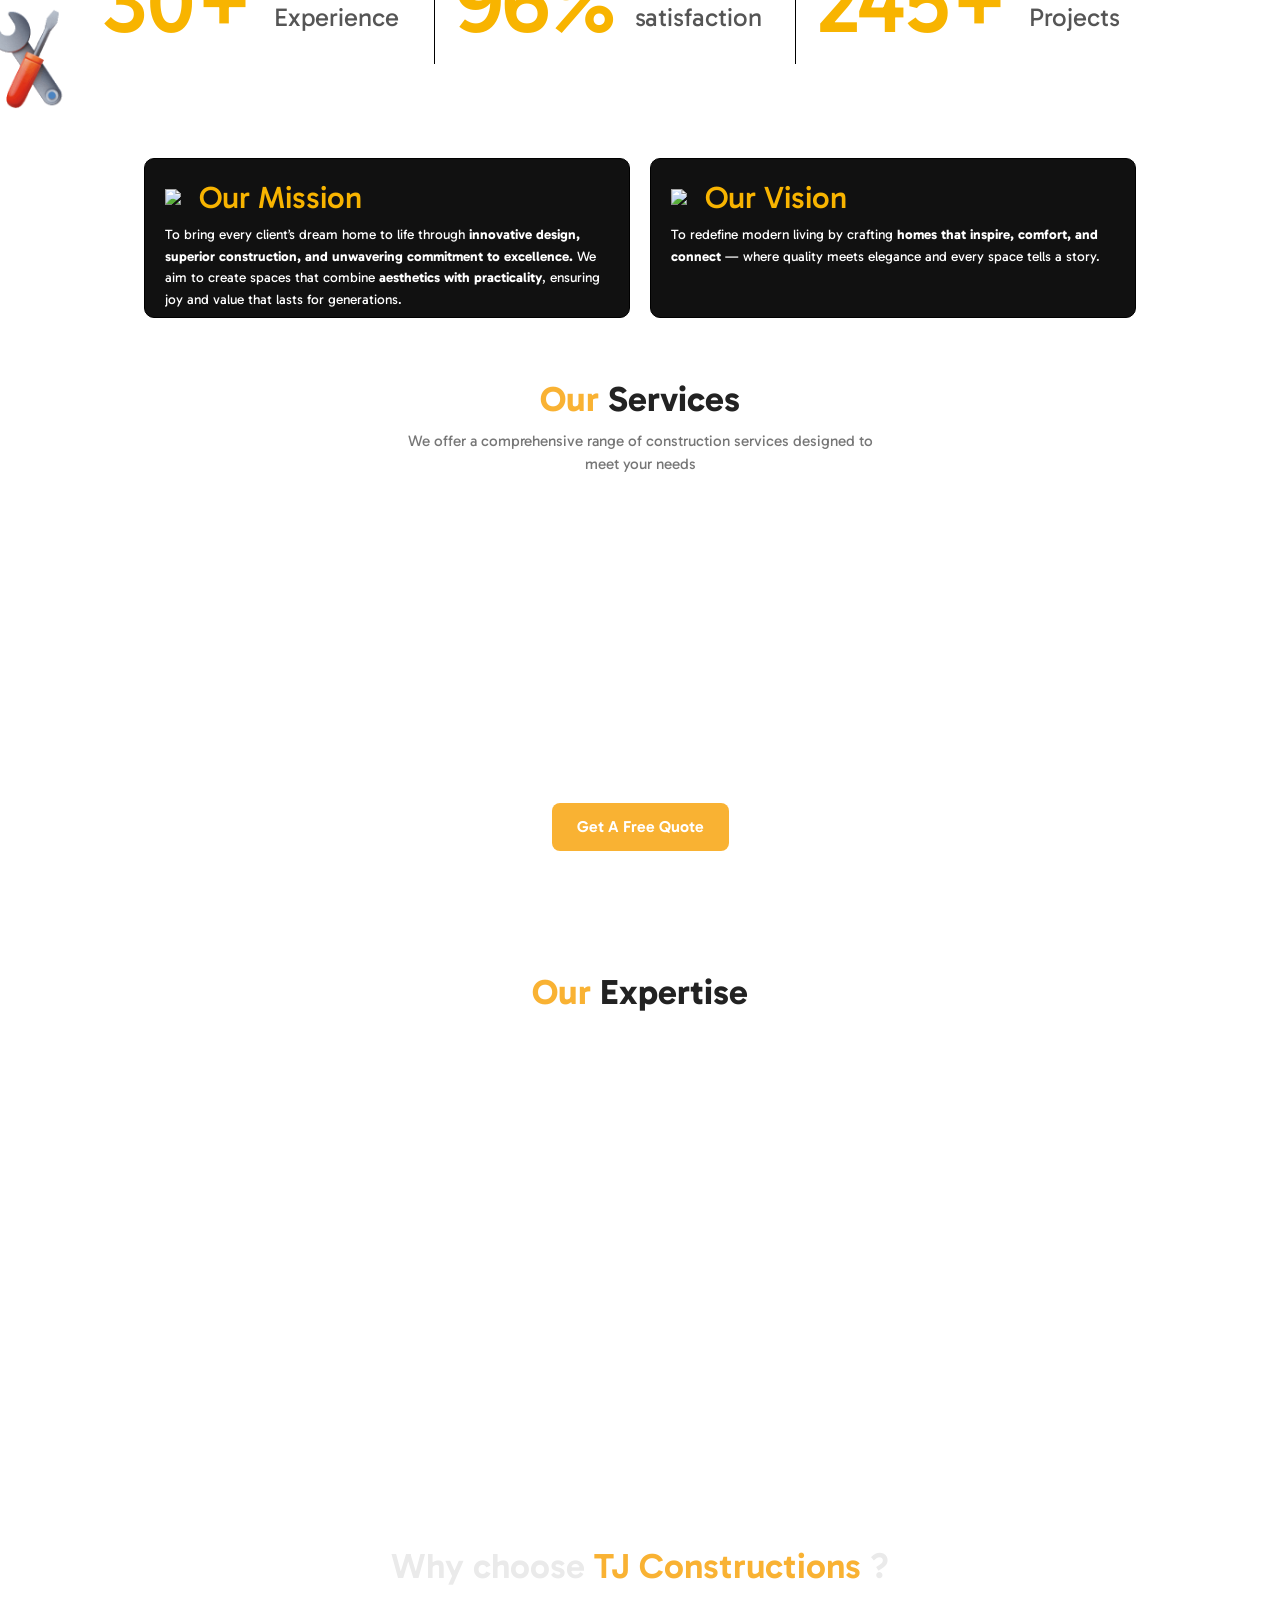
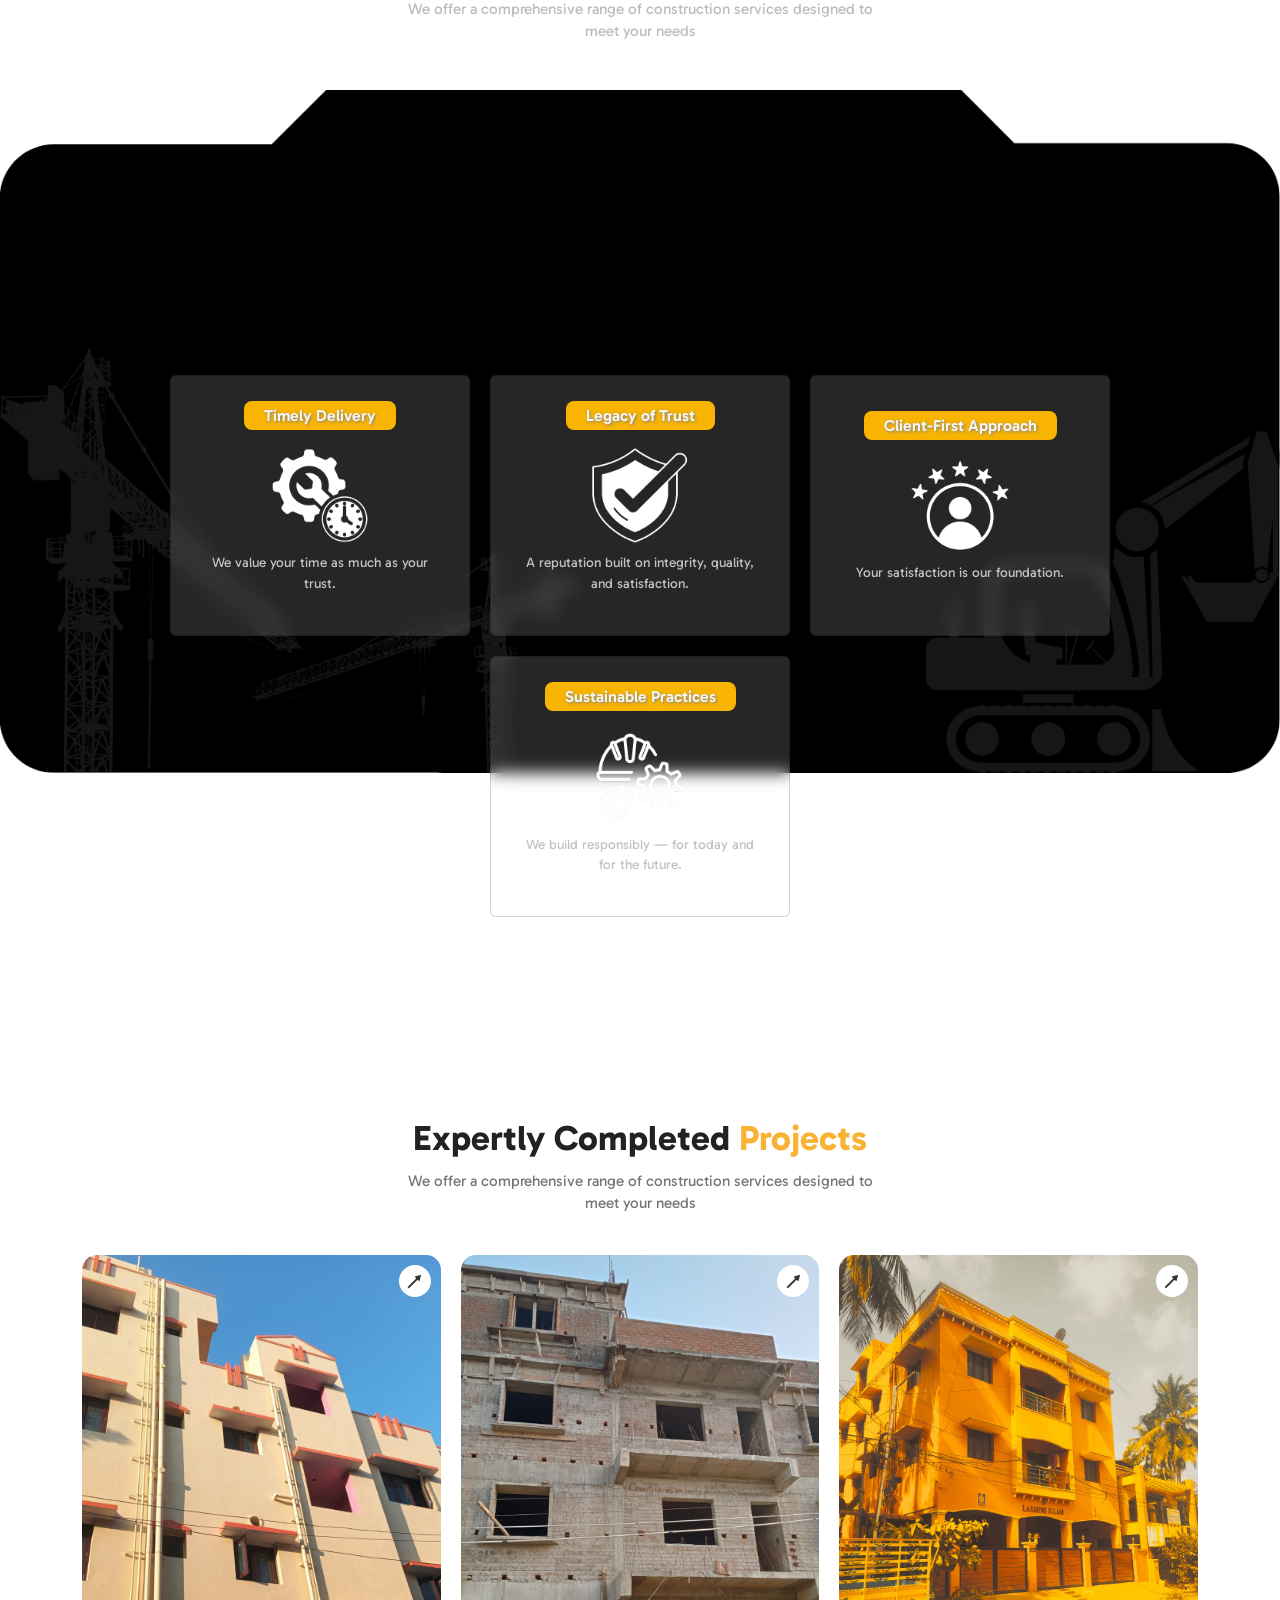
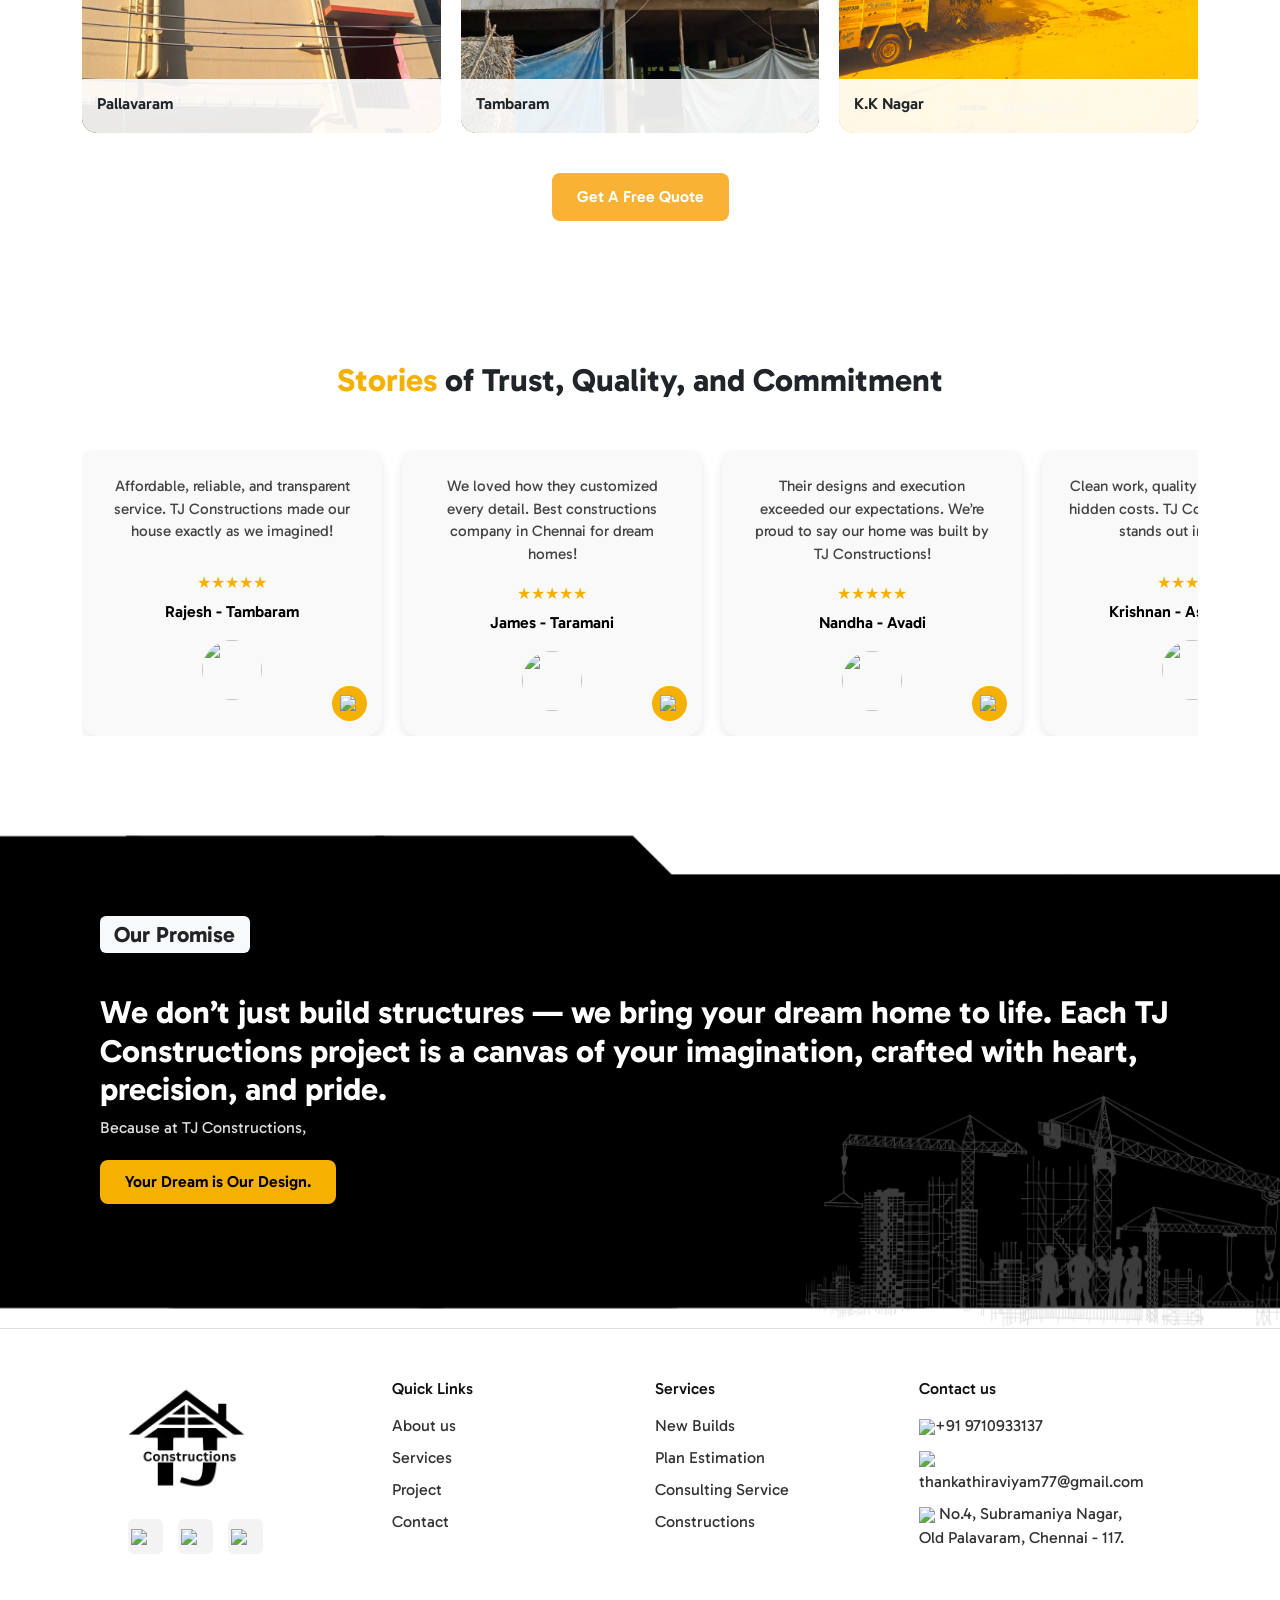
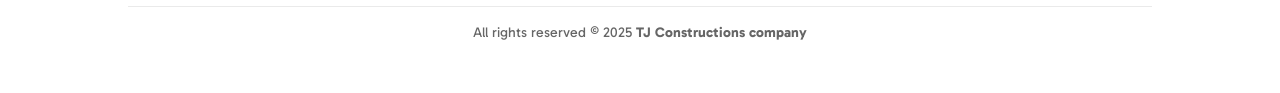
==== commit 2a001a76: "Update index.html" ====
--- a/index.html
+++ b/index.html
@@ -29,7 +29,7 @@
   <div class="container-fluid">
     <a class="navbar-brand" href="#"><img src="./Assets/Constructions.png" width="50px"></a>
     <button class="navbar-toggler" type="button" data-bs-toggle="offcanvas" data-bs-target="#offcanvasNavbar" aria-controls="offcanvasNavbar" aria-label="Toggle navigation">
-      <span class="navbar-toggler-icon"></span>
+      <img src="https://img.icons8.com/?size=100&id=0Dz6dK7b1UiN&format=png&color=000000" width="30px">
     </button>
     <div class="offcanvas offcanvas-end" tabindex="-1" id="offcanvasNavbar" aria-labelledby="offcanvasNavbarLabel">
       <div class="offcanvas-header">
@@ -86,7 +86,7 @@
                           <p class="small-text" style="font-size:12px; margin-bottom: 90px; padding: 6px 30px; background-color: rgba(240, 248, 255, 0.442); border: 1px solid white; border-radius: 25px; display: inline;">Best construction company in <strong>Chennai</strong></p>
                             <h1 style="text-align: center; margin-top: 30px;">Your Dream is Our Design.</h1>
                             <p>Delivering construction solutions grounded in commitment, communication, collaboration, and quality.</p>
-                            <a class="slide-btn" href="https://forms.gle/nSEsA3iyb4z61Ui57">Get Quote<i class="fa-solid fa-angles-right"></i></a>
+                            <a class="slide-btn" href="./contact.html">Get Quote<i class="fa-solid fa-angles-right"></i></a>
                         </div>
                     </div>
                 </div> 
@@ -97,7 +97,7 @@
                         <div class="f-slider-one-data">
                             <h1>From Blueprint to Reality</h1>
                             <p>End-to-end construction, renovation, and design services that bring your vision to life.</p>
-                            <a class="slide-btn" href="https://forms.gle/nSEsA3iyb4z61Ui57">Get Quote<i class="fa-solid fa-angles-right"></i></a>
+                            <a class="slide-btn" href="./contact.html">Get Quote<i class="fa-solid fa-angles-right"></i></a>
                         </div>
                     </div>
                 </div>
@@ -108,7 +108,7 @@
                         <div class="f-slider-one-data">
                             <h1>A Better Way To Build Your Dreams</h1>
                             <p>Innovative designs, sustainable solutions, and construction excellence in every detail.</p>
-                            <a class="slide-btn" href="https://forms.gle/nSEsA3iyb4z61Ui57">Get Quote<i class="fa-solid fa-angles-right"></i></a>
+                            <a class="slide-btn" href="./contact.html">Get Quote<i class="fa-solid fa-angles-right"></i></a>
                         </div>
                     </div>
                 </div>
@@ -233,7 +233,7 @@
     </div>
 
     <div class="quote-btn-container">
-      <a href="https://forms.gle/nSEsA3iyb4z61Ui57" class="quote-btn">Get A Free Quote</a>
+      <a href="./contact.html" class="quote-btn">Get A Free Quote</a>
     </div>
   </section>
 
@@ -391,7 +391,7 @@
       </div>
 
       <div class="quote-btn-container">
-        <a href="https://forms.gle/nSEsA3iyb4z61Ui57" class="quote-btn">Get A Free Quote</a>
+        <a href="./contact.html" class="quote-btn">Get A Free Quote</a>
       </div>
     </div>
   </section>
@@ -484,7 +484,7 @@
 crafted with heart, precision, and pride.
 </h2>
 <p>Because at TJ Constructions,</p>
-        <button class="btn-yellow mt-1" onclick="window.location.href='tel:+919710933137'">Your Dream is Our Design.</button>
+        <button class="btn-yellow mt-1" onclick="window.location.href='./contact.html'">Your Dream is Our Design.</button>
       </div>
     </div>
   </div>
@@ -509,17 +509,17 @@
         <li><a href="#about">About us</a></li>
         <li><a href="#service">Services</a></li>
         <li><a href="#project">Project</a></li>
-        <li><a href="tel:+919710933137">Contact</a></li>
+        <li><a href="./contact.html">Contact</a></li>
       </ul>
     </div>
 
     <div class="footer-section">
       <h4>Services</h4>
       <ul>
-        <li><a href="tel:+919710933137">New Builds</a></li>
-        <li><a href="tel:+919710933137">Plan Estimation</a></li>
-        <li><a href="tel:+919710933137">Consulting Service</a></li>
-        <li><a href="tel:+919710933137">Constructions</a></li>
+        <li><a href="./contact.html">New Builds</a></li>
+        <li><a href="./contact.html">Plan Estimation</a></li>
+        <li><a href="./contact.html">Consulting Service</a></li>
+        <li><a href="./contact.html">Constructions</a></li>
       </ul>
     </div>
 
@@ -708,3 +708,4 @@
 
 
 
+
